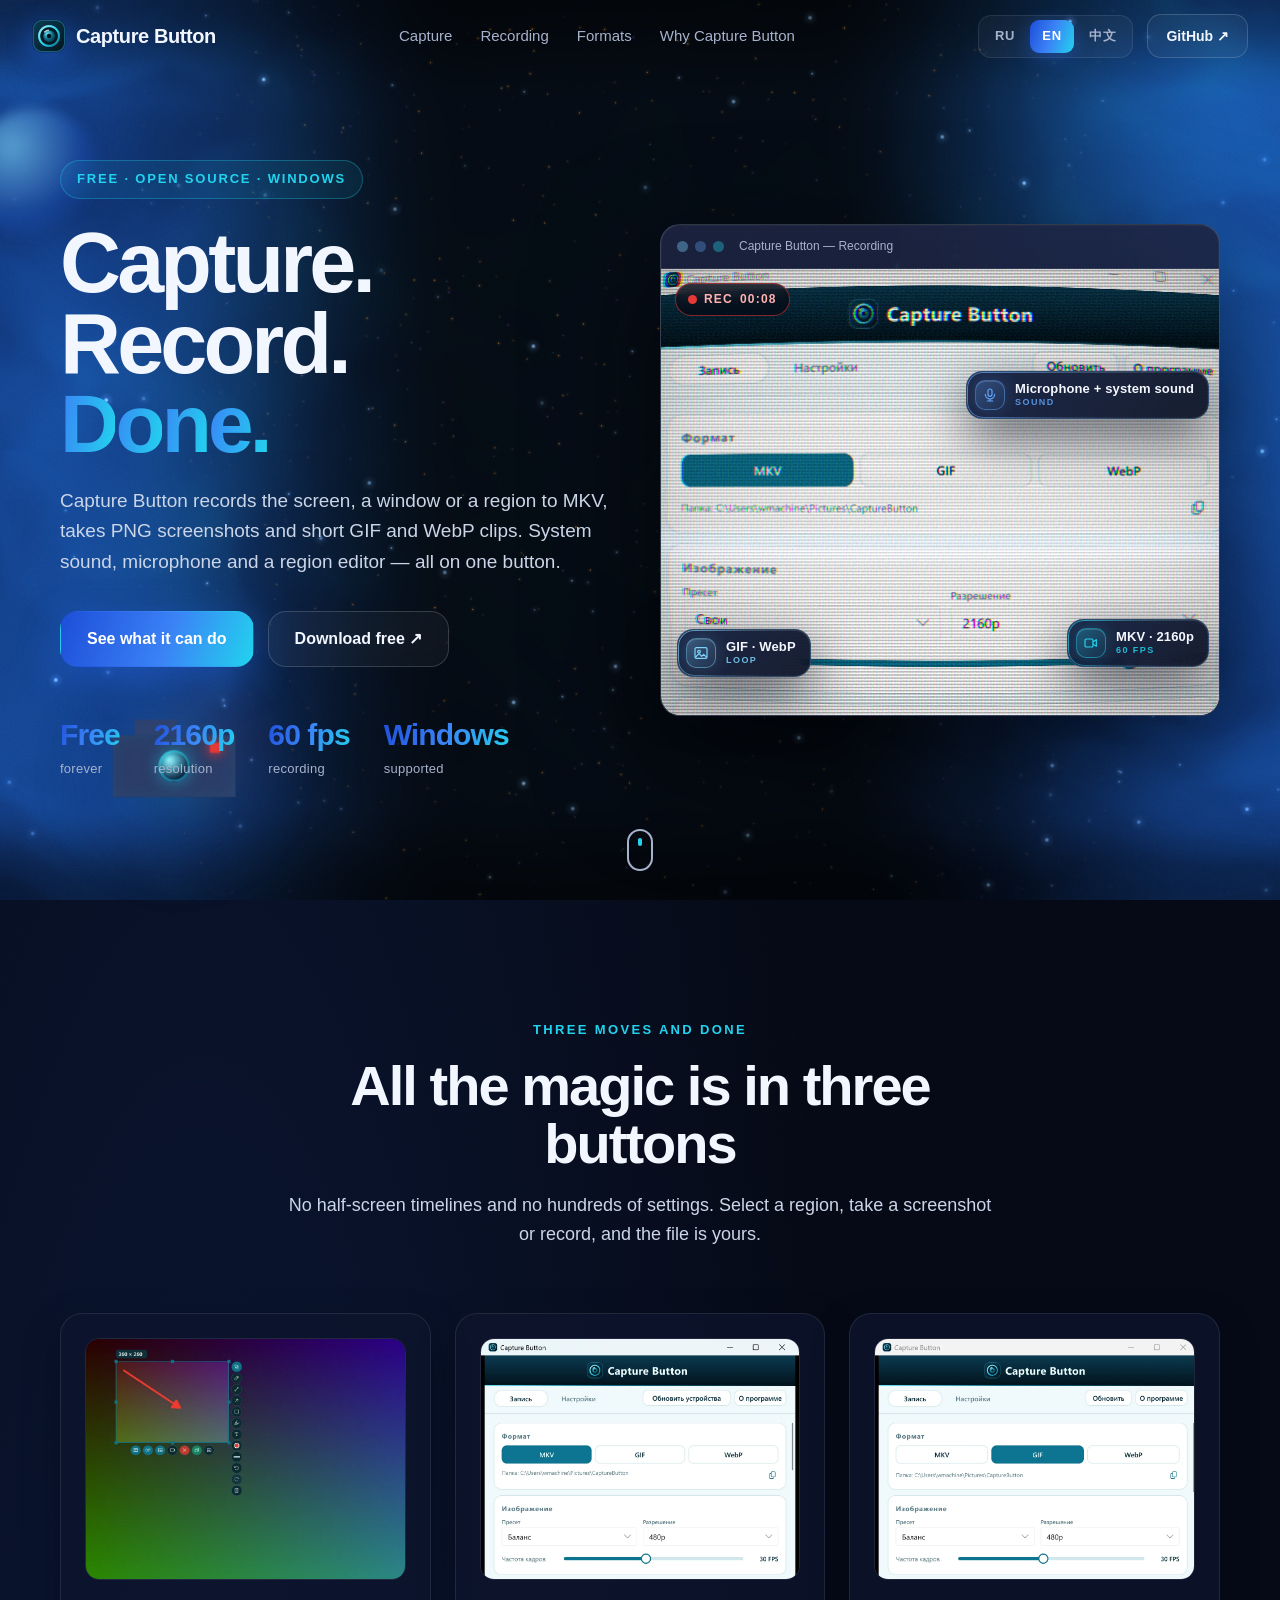
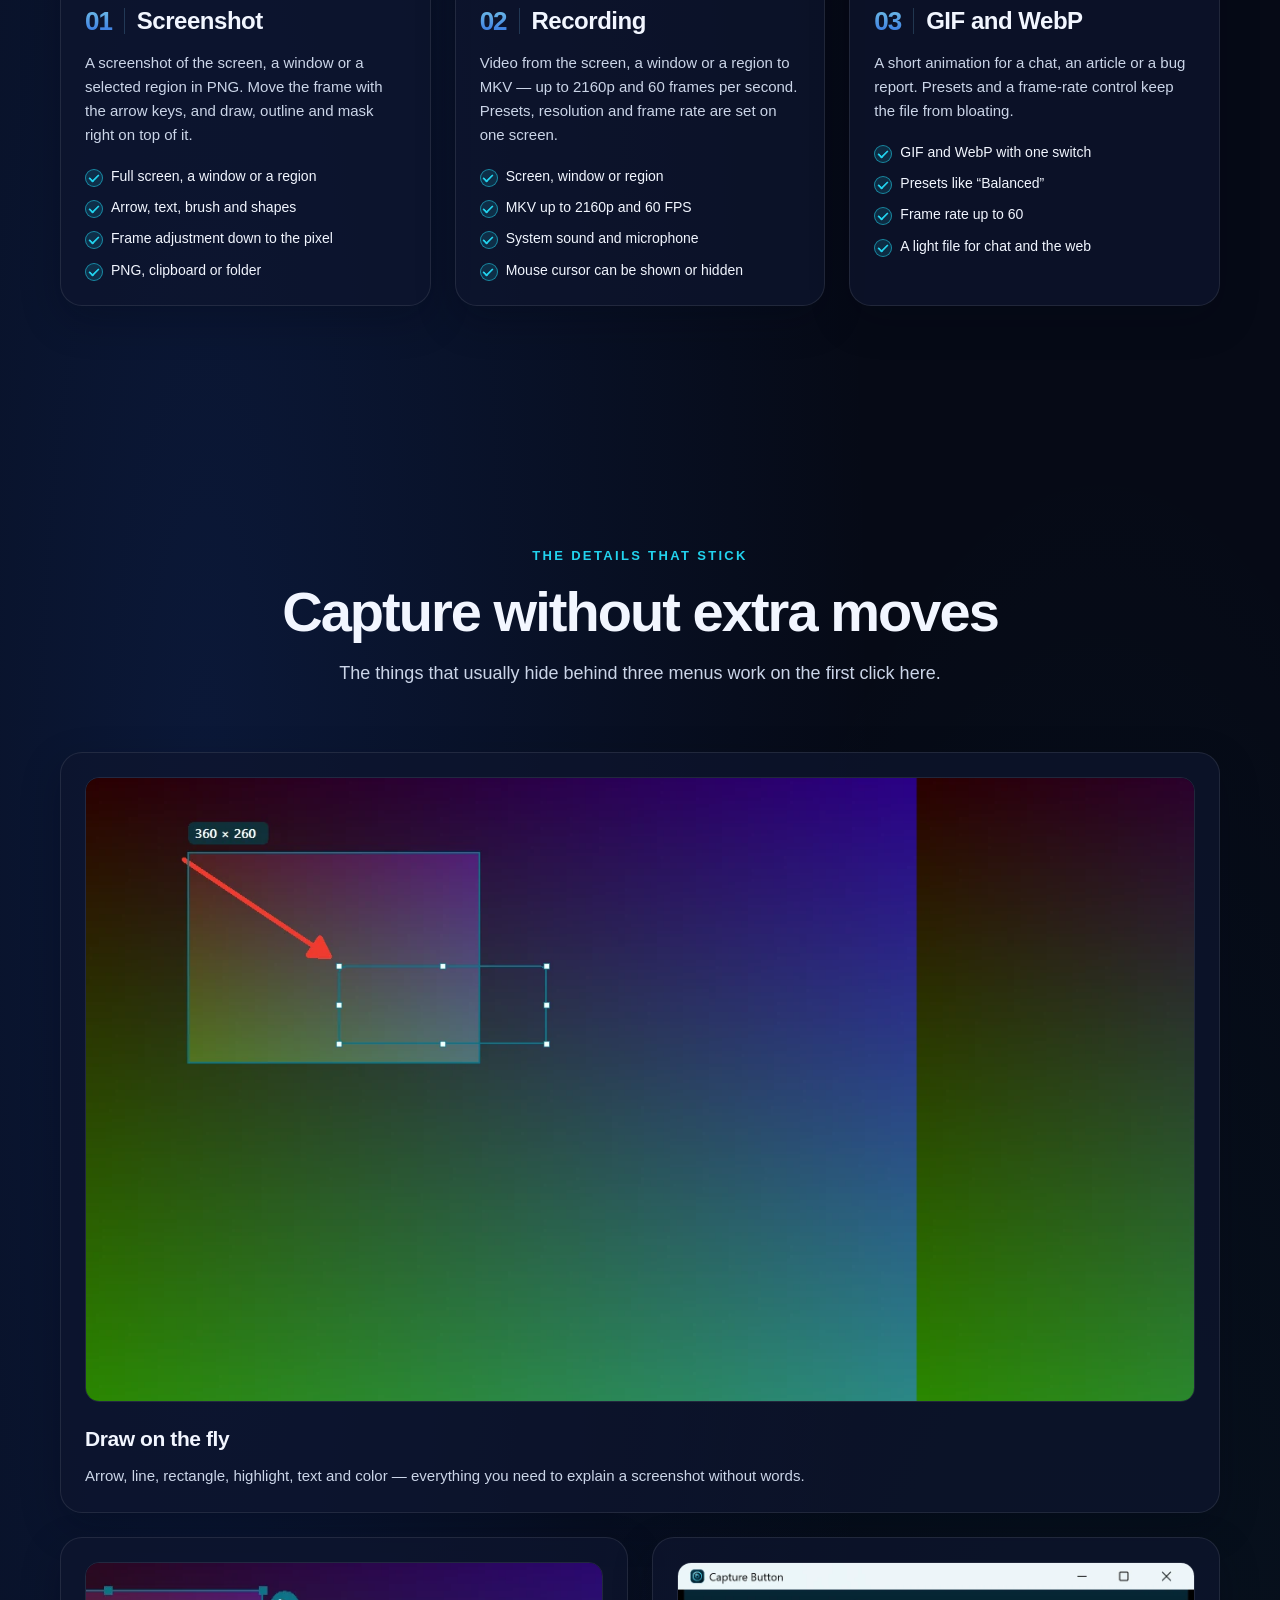
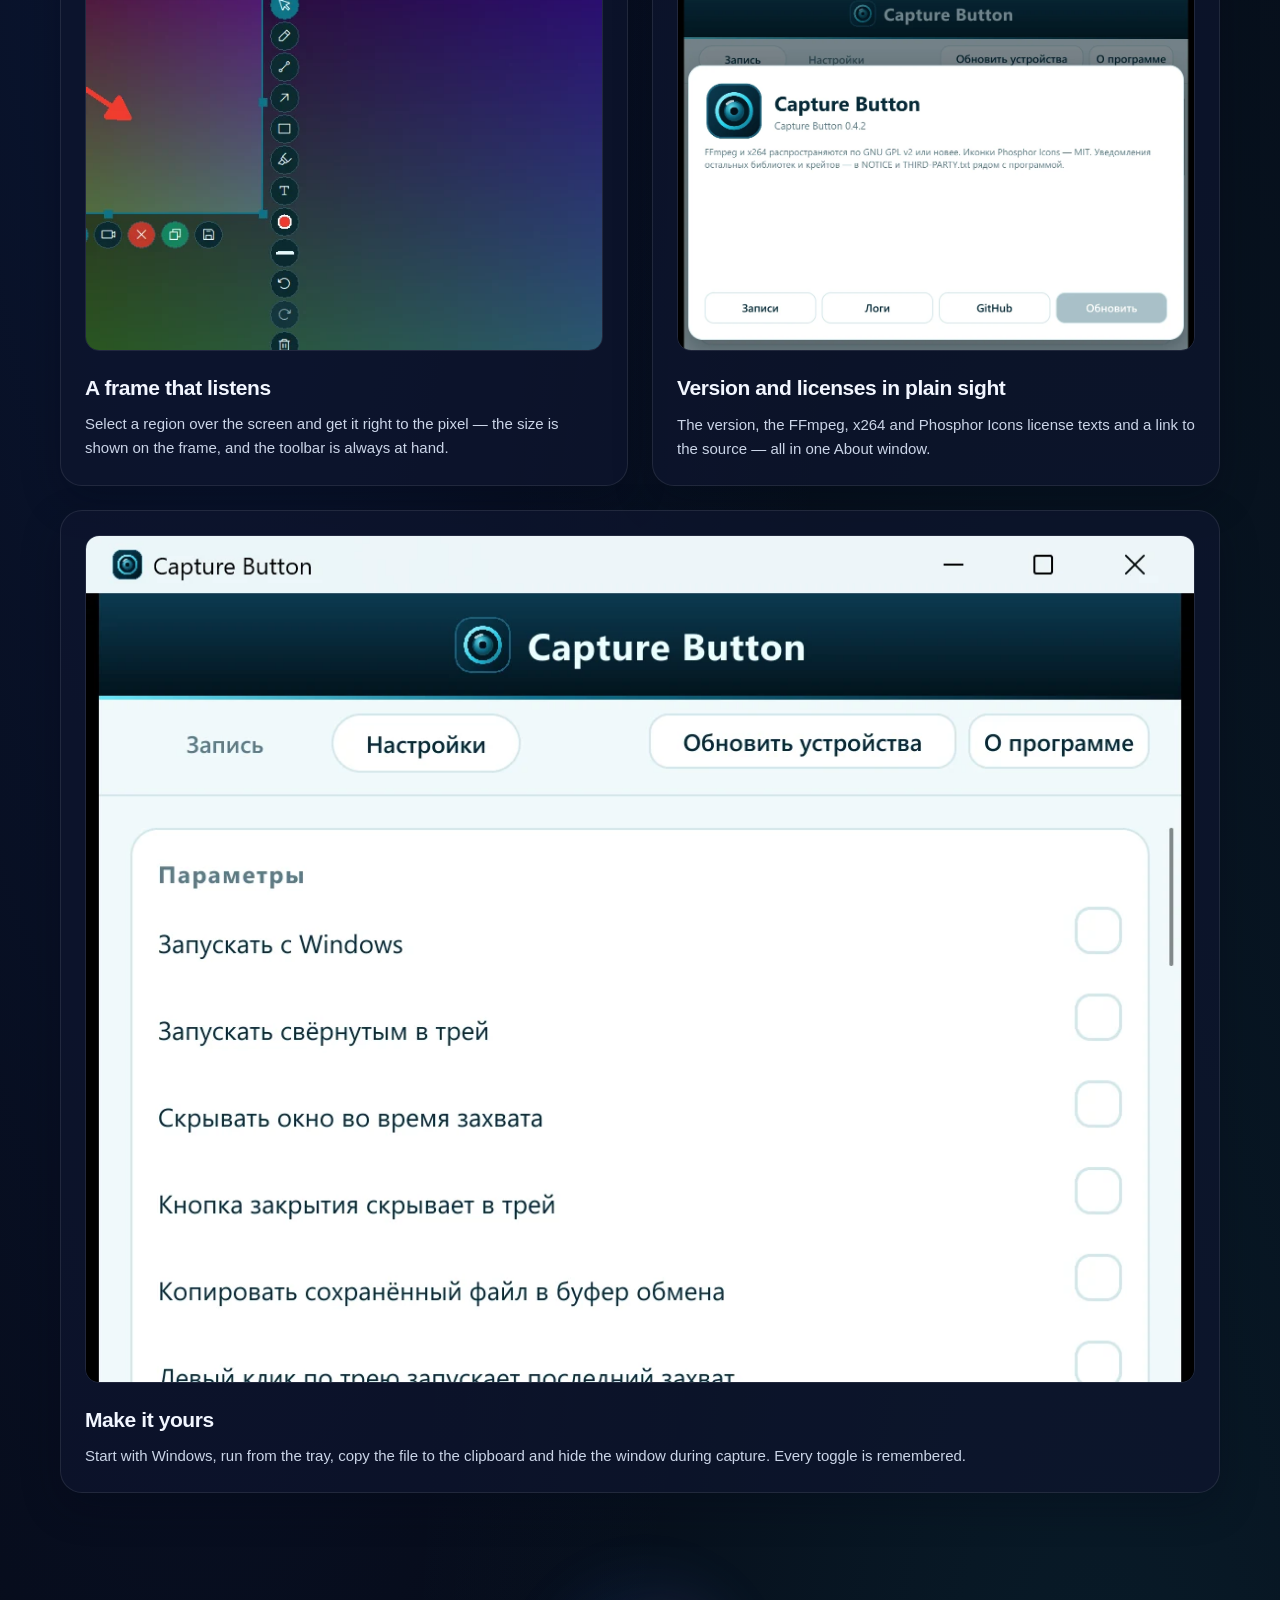
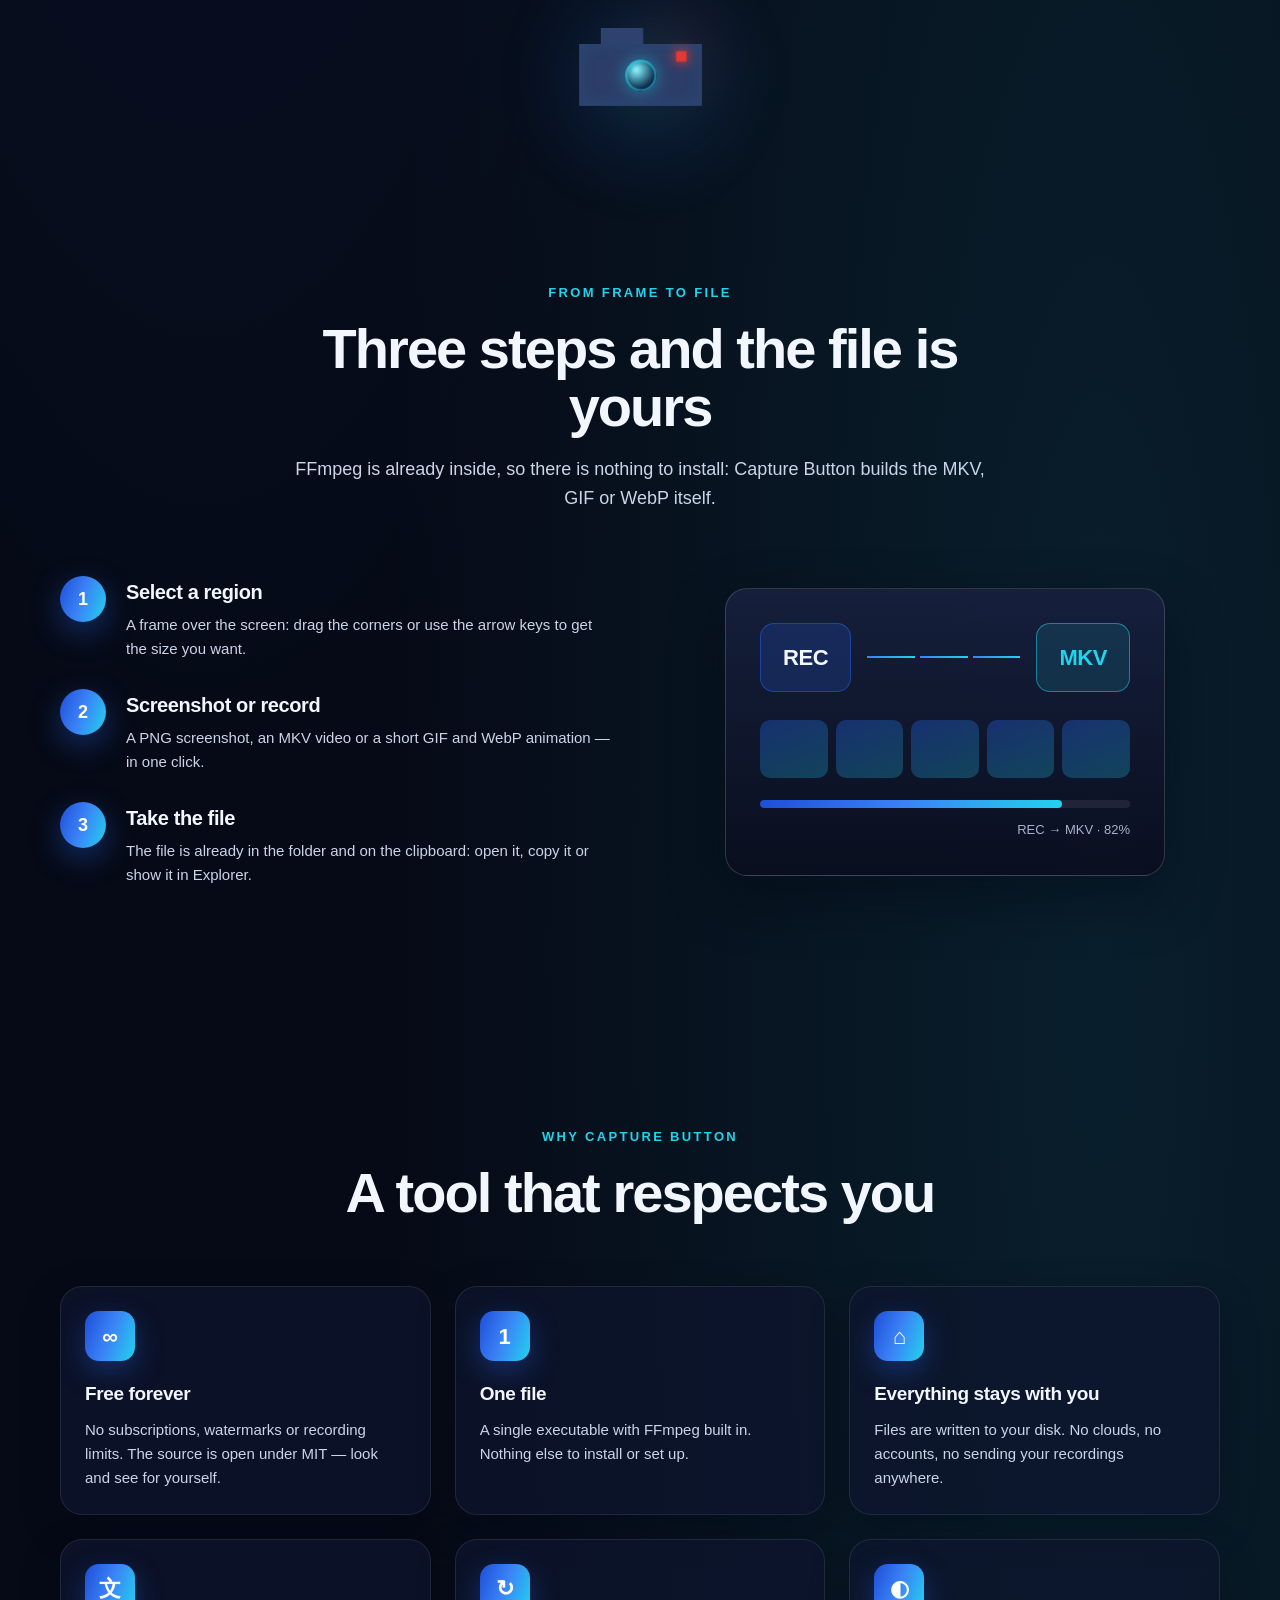
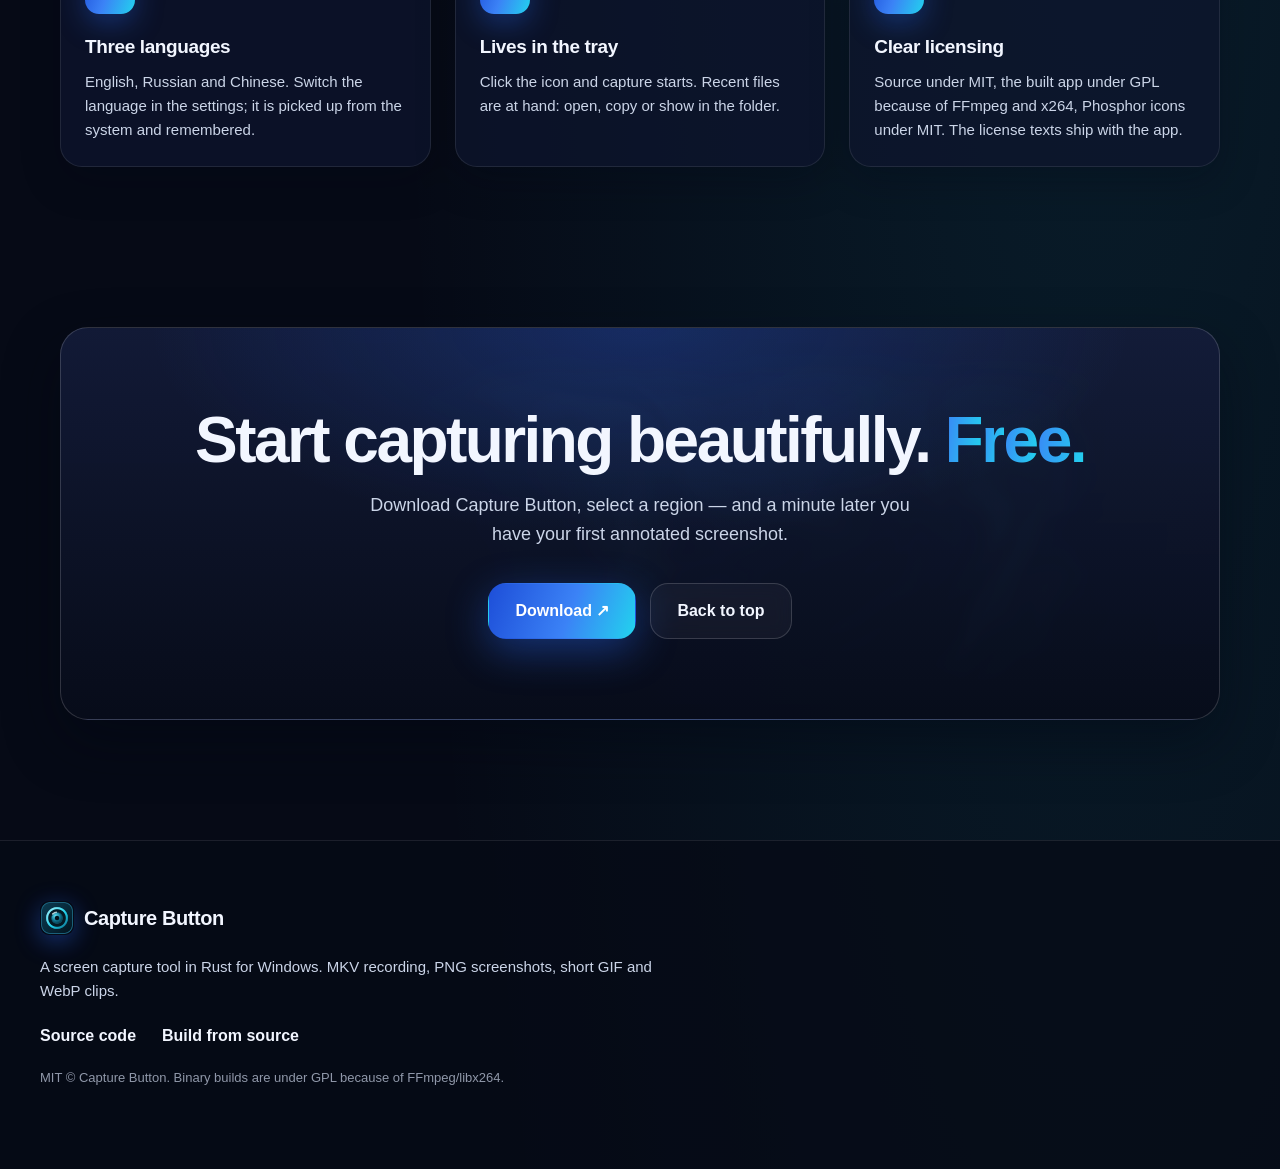
==== site/en/index.html @ 867edbab "﻿Replace the site with the new design and three pre-rendered languages The page is a static port of " ====
<!doctype html>
<html lang="en">
<head>
  <meta charset="utf-8">
  <meta name="viewport" content="width=device-width, initial-scale=1">
  <meta name="color-scheme" content="dark">
  <title data-key="meta.title">Capture Button — screen recording, screenshots, sound for Windows. Free.</title>
  <meta name="description" data-content-key="meta.description" content="Capture Button — a free Windows screen recorder: screen, window or region to MKV, PNG screenshots, short GIF and WebP clips, system sound and microphone. No account or cloud.">
  <meta name="theme-color" content="#070812">
  <meta property="og:locale" content="en_US">
  <meta property="og:title" data-content-key="og.title" content="Capture Button — capture, record, done">
  <meta property="og:description" data-content-key="og.description" content="Screen and sound recording, annotated screenshots, GIF and WebP. Free and open source.">
  <meta property="og:type" content="website">
  <meta property="og:url" content="https://machine202502.github.io/capture-button/en/">
  <meta property="og:image" content="https://machine202502.github.io/capture-button/assets/img/icon-512.png">
  <meta property="og:image:width" content="512">
  <meta property="og:image:height" content="512">
  <meta property="og:site_name" content="Capture Button">
  <meta name="twitter:card" content="summary">
  <meta name="twitter:title" data-content-key="og.title" content="Capture Button — capture, record, done">
  <meta name="twitter:description" data-content-key="og.description" content="Screen and sound recording, annotated screenshots, GIF and WebP. Free and open source.">
  <meta name="twitter:image" content="https://machine202502.github.io/capture-button/assets/img/icon-512.png">
  <link rel="canonical" href="https://machine202502.github.io/capture-button/en/">
  <link rel="alternate" hreflang="ru" href="https://machine202502.github.io/capture-button/">
  <link rel="alternate" hreflang="en" href="https://machine202502.github.io/capture-button/en/">
  <link rel="alternate" hreflang="zh" href="https://machine202502.github.io/capture-button/zh/">
  <link rel="alternate" hreflang="x-default" href="https://machine202502.github.io/capture-button/en/">
  <link rel="icon" type="image/png" href="../assets/img/icon.png">
  <link rel="apple-touch-icon" href="../assets/img/icon-512.png">
  <link rel="preload" as="image" href="../assets/img/screen-record.webp" type="image/webp" fetchpriority="high">
  <link rel="stylesheet" href="../assets/css/style.css?v=35">
  <script type="application/ld+json">
  {
    "@context": "https://schema.org",
    "@type": "SoftwareApplication",
    "name": "Capture Button",
    "applicationCategory": "MultimediaApplication",
    "operatingSystem": "Windows 10, Windows 11",
    "inLanguage": "en",
    "url": "https://machine202502.github.io/capture-button/en/",
    "downloadUrl": "https://github.com/machine202502/capture-button/releases/latest",
    "license": "https://github.com/machine202502/capture-button/blob/master/LICENSE",
    "description": "Screen, window or region recording to MKV, PNG screenshots and short GIF and WebP clips for Windows.",
    "offers": {
      "@type": "Offer",
      "price": "0",
      "priceCurrency": "USD"
    }
  }
  </script>
  <noscript>
    <style>
      .reveal { opacity: 1; transform: none; filter: none; }
      .hero-intro { animation: none; }
      .cta-fog { display: none; }
    </style>
  </noscript>
</head>
<body>
  <div class="bg" aria-hidden="true">
    <canvas id="shader"></canvas>
    <div class="grain"></div>
  </div>
  <div class="shutter-flash" aria-hidden="true"></div>

  <header class="nav" id="nav">
    <a class="brand" href="#top" aria-label="Capture Button">
      <img class="brand-icon" src="../assets/img/icon.png" alt="" width="34" height="34" aria-hidden="true">
      <span class="brand-name">Capture Button</span>
    </a>
    <nav class="nav-links" aria-label="Main navigation" data-aria-key="nav.aria">
      <a href="#capture" data-key="nav.capture">Capture</a>
      <a href="#record" data-key="nav.record">Recording</a>
      <a href="#convert" data-key="nav.formats">Formats</a>
      <a href="#why" data-key="nav.why">Why Capture Button</a>
    </nav>
    <div class="nav-actions">
      <div class="lang-switch" role="group" aria-label="Language" data-aria-key="lang.label">
        <a class="lang-btn" href="../" hreflang="ru" lang="ru" data-lang="ru">RU</a>
        <a class="lang-btn active" href="./" hreflang="en" lang="en" data-lang="en" aria-current="page">EN</a>
        <a class="lang-btn" href="../zh/" hreflang="zh" lang="zh" data-lang="zh">中文</a>
      </div>
      <a class="btn btn-ghost btn-sm" href="https://github.com/machine202502/capture-button" target="_blank" rel="noopener">GitHub ↗</a>
    </div>
  </header>

  <main id="top">
    <section class="hero">
      <div class="hero-shapes" aria-hidden="true">
        <div class="shape shape-orb"></div>
        <div class="shape shape-cam">
          <div class="cam-bloom" aria-hidden="true"></div>
          <div class="cam3d" aria-hidden="true">
            <div class="cam-body">
              <span class="cam-face b-front"></span>
              <span class="cam-face b-back"></span>
              <span class="cam-face b-left"></span>
              <span class="cam-face b-right"></span>
              <span class="cam-face b-top"></span>
              <span class="cam-face b-bottom"></span>
              <span class="cam-face cam-rec"></span>
            </div>
            <div class="cam-lens">
              <span class="cam-face l-front"></span>
              <span class="cam-face l-back"></span>
              <span class="cam-face l-left"></span>
              <span class="cam-face l-right"></span>
              <span class="cam-face l-top"></span>
              <span class="cam-face l-bottom"></span>
            </div>
            <div class="cam-vf">
              <span class="cam-face v-front"></span>
              <span class="cam-face v-back"></span>
              <span class="cam-face v-left"></span>
              <span class="cam-face v-right"></span>
              <span class="cam-face v-top"></span>
              <span class="cam-face v-bottom"></span>
            </div>
          </div>
        </div>
      </div>

      <div class="hero-inner">
        <p class="eyebrow hero-intro" data-delay="0" data-key="hero.eyebrow">Free · Open source · Windows</p>
        <h1 class="hero-title">
          <span class="line hero-intro" data-delay="80" data-key="hero.line1">Capture. Record.</span>
          <span class="line gradient-text hero-intro" data-delay="160" data-key="hero.line2" data-scramble>Done.</span>
        </h1>
        <p class="hero-sub hero-intro" data-delay="240" data-key="hero.sub">Capture Button records the screen, a window or a region to MKV, takes PNG screenshots and short GIF and WebP clips. System sound, microphone and a region editor — all on one button.</p>
        <div class="hero-cta hero-intro" data-delay="320">
          <a class="btn btn-primary magnetic" href="#capture" data-key="hero.cta.primary">See what it can do</a>
          <a class="btn btn-ghost magnetic" href="https://github.com/machine202502/capture-button/releases/latest/download/CaptureButton-@@VERSION@@-windows-x64-setup.msi" target="_blank" rel="noopener" data-key="hero.cta.ghost">Download free ↗</a>
        </div>
        <div class="hero-stats hero-intro" data-delay="400">
          <div class="stat">
            <strong data-key="stat.free.value">Free</strong>
            <span data-key="stat.free.label">forever</span>
          </div>
          <div class="stat">
            <strong><span data-count="2160">0</span><span data-key="stat.res.unit">p</span></strong>
            <span data-key="stat.res.label">resolution</span>
          </div>
          <div class="stat">
            <strong><span data-count="60">0</span><span data-key="stat.fps.unit"> fps</span></strong>
            <span data-key="stat.fps.label">recording</span>
          </div>
          <div class="stat">
            <strong data-key="stat.os.value">Windows</strong>
            <span data-key="stat.os.label">supported</span>
          </div>
        </div>
      </div>

      <div class="hero-visual">
        <div class="device tilt">
          <div class="device-bar">
            <span class="dot dot-r"></span>
            <span class="dot dot-y"></span>
            <span class="dot dot-g"></span>
            <span class="device-title" data-key="hero.device.title">Capture Button — Recording</span>
          </div>
          <div class="device-screen">
            <picture class="media-picture">
              <source srcset="../assets/img/screen-record.webp" type="image/webp">
              <img class="crt-fallback" src="../assets/img/screen-record.png" width="1124" height="900" alt="Capture Button window: recording format, preset, resolution and frame rate" data-alt-key="alt.record" loading="eager" fetchpriority="high" decoding="async">
            </source></picture>
            <canvas class="crt-canvas" aria-hidden="true"></canvas>
            <div class="rec-badge">
              <span class="rec-dot"></span>
              <span class="rec-label">REC</span>
              <span class="rec-time" id="recTime">00:00</span>
            </div>
          </div>
        </div>
        <div class="float-chip chip-1" data-float="1">
          <span class="chip-badge" aria-hidden="true">
            <svg viewbox="0 0 24 24" fill="none" stroke="currentColor" stroke-width="1.8" stroke-linecap="round" stroke-linejoin="round"><rect x="3" y="6" width="12" height="12" rx="2"></rect><path d="M15 10l5-3v10l-5-3"></path></svg>
          </span>
          <span class="chip-copy"><b>MKV · 2160p</b><small data-key="hero.chip1.label">60 FPS</small></span>
        </div>
        <div class="float-chip chip-2" data-float="2">
          <span class="chip-badge" aria-hidden="true">
            <svg viewbox="0 0 24 24" fill="none" stroke="currentColor" stroke-width="1.8" stroke-linecap="round" stroke-linejoin="round"><rect x="3" y="4" width="18" height="16" rx="2"></rect><circle cx="9" cy="10" r="2"></circle><path d="M4 18l5-5 4 4 3-3 4 4"></path></svg>
          </span>
          <span class="chip-copy"><b>GIF · WebP</b><small data-key="hero.chip2.label">loop</small></span>
        </div>
        <div class="float-chip chip-3" data-float="3">
          <span class="chip-badge" aria-hidden="true">
            <svg viewbox="0 0 24 24" fill="none" stroke="currentColor" stroke-width="1.8" stroke-linecap="round" stroke-linejoin="round"><rect x="9" y="3" width="6" height="11" rx="3"></rect><path d="M5 11a7 7 0 0 0 14 0M12 18v3M8 21h8"></path></svg>
          </span>
          <span class="chip-copy"><b data-key="hero.chip3">Microphone + system sound</b><small data-key="hero.chip3.label">sound</small></span>
        </div>
      </div>

      <a class="scroll-hint" href="#capture" aria-label="Scroll down" data-aria-key="scroll.down">
        <span class="mouse"><span class="wheel"></span></span>
      </a>
    </section>

    <section class="section pillars" id="capture">
      <header class="section-head reveal">
        <p class="kicker" data-key="cap.kicker">Three moves and done</p>
        <h2 data-key="cap.h2">All the magic is in three buttons</h2>
        <p class="lede" data-key="cap.lede">No half-screen timelines and no hundreds of settings. Select a region, take a screenshot or record, and the file is yours.</p>
      </header>

      <div class="pillar-grid">
        <article class="pillar reveal" data-tilt>
          <div class="pillar-shot">
            <picture class="media-picture">
              <source srcset="../assets/img/region-overlay.webp" type="image/webp">
              <img src="../assets/img/region-overlay.png" width="1018" height="768" alt="Region selection: frame with dimensions and toolbar" data-alt-key="alt.capture" loading="lazy" fetchpriority="low" decoding="async">
            </source></picture>
          </div>
          <div class="pillar-title">
            <span class="pillar-num">01</span>
            <h3 data-key="cap.p1.h3">Screenshot</h3>
          </div>
          <p data-key="cap.p1.p">A screenshot of the screen, a window or a selected region in PNG. Move the frame with the arrow keys, and draw, outline and mask right on top of it.</p>
          <ul class="tick-list">
            <li data-key="cap.p1.li1">Full screen, a window or a region</li>
            <li data-key="cap.p1.li2">Arrow, text, brush and shapes</li>
            <li data-key="cap.p1.li3">Frame adjustment down to the pixel</li>
            <li data-key="cap.p1.li4">PNG, clipboard or folder</li>
          </ul>
        </article>

        <article class="pillar pillar-featured reveal" data-tilt>
          <div class="pillar-shot">
            <picture class="media-picture">
              <source srcset="../assets/img/screen-record-balanced.webp" type="image/webp">
              <img src="../assets/img/screen-record-balanced.png" width="1124" height="848" alt="Recording window: MKV format, preset, resolution and frame rate" data-alt-key="alt.record2" loading="lazy" fetchpriority="low" decoding="async">
            </source></picture>
          </div>
          <div class="pillar-title">
            <span class="pillar-num">02</span>
            <h3 data-key="cap.p2.h3">Recording</h3>
          </div>
          <p data-key="cap.p2.p">Video from the screen, a window or a region to MKV — up to 2160p and 60 frames per second. Presets, resolution and frame rate are set on one screen.</p>
          <ul class="tick-list">
            <li data-key="cap.p2.li1">Screen, window or region</li>
            <li data-key="cap.p2.li2">MKV up to 2160p and 60 FPS</li>
            <li data-key="cap.p2.li3">System sound and microphone</li>
            <li data-key="cap.p2.li4">Mouse cursor can be shown or hidden</li>
          </ul>
        </article>

        <article class="pillar reveal" data-tilt>
          <div class="pillar-shot">
            <picture class="media-picture">
              <source srcset="../assets/img/screen-record-gif.webp" type="image/webp">
              <img src="../assets/img/screen-record-gif.png" width="1124" height="848" alt="Recording window with GIF selected" data-alt-key="alt.convert" loading="lazy" fetchpriority="low" decoding="async">
            </source></picture>
          </div>
          <div class="pillar-title">
            <span class="pillar-num">03</span>
            <h3 data-key="cap.p3.h3">GIF and WebP</h3>
          </div>
          <p data-key="cap.p3.p">A short animation for a chat, an article or a bug report. Presets and a frame-rate control keep the file from bloating.</p>
          <ul class="tick-list">
            <li data-key="cap.p3.li1">GIF and WebP with one switch</li>
            <li data-key="cap.p3.li2">Presets like “Balanced”</li>
            <li data-key="cap.p3.li3">Frame rate up to 60</li>
            <li data-key="cap.p3.li4">A light file for chat and the web</li>
          </ul>
        </article>
      </div>
    </section>

    <section class="section spotlight" id="record">
      <header class="section-head reveal">
        <p class="kicker" data-key="spot.kicker">The details that stick</p>
        <h2 data-key="spot.h2">Capture without extra moves</h2>
        <p class="lede" data-key="spot.lede">The things that usually hide behind three menus work on the first click here.</p>
      </header>

      <div class="bento">
        <article class="bento-item bento-wide reveal" data-tilt>
          <div class="bento-media">
            <picture class="media-picture">
              <source srcset="../assets/img/region-wide.webp" type="image/webp">
              <img src="../assets/img/region-wide.png" width="1366" height="768" alt="Annotations: arrow and text box on the selected region" data-alt-key="alt.region" loading="lazy" fetchpriority="low" decoding="async">
            </source></picture>
          </div>
          <div class="bento-copy">
            <h3 data-key="spot.b1.h3">Draw on the fly</h3>
            <p data-key="spot.b1.p">Arrow, line, rectangle, highlight, text and color — everything you need to explain a screenshot without words.</p>
          </div>
        </article>

        <article class="bento-item reveal" data-tilt>
          <div class="bento-media">
            <picture class="media-picture">
              <source srcset="../assets/img/region-frame.webp" type="image/webp">
              <img src="../assets/img/region-frame.png" width="600" height="450" alt="Selection frame: dimensions on the frame and toolbar" data-alt-key="alt.annotate" loading="lazy" fetchpriority="low" decoding="async">
            </source></picture>
          </div>
          <div class="bento-copy">
            <h3 data-key="spot.b2.h3">A frame that listens</h3>
            <p data-key="spot.b2.p">Select a region over the screen and get it right to the pixel — the size is shown on the frame, and the toolbar is always at hand.</p>
          </div>
        </article>

        <article class="bento-item reveal" data-tilt>
          <div class="bento-media">
            <picture class="media-picture">
              <source srcset="../assets/img/screen-about.webp" type="image/webp">
              <img src="../assets/img/screen-about.png" width="1124" height="845" alt="About window: version, FFmpeg and x264 licenses, links" data-alt-key="alt.about" loading="lazy" fetchpriority="low" decoding="async">
            </source></picture>
          </div>
          <div class="bento-copy">
            <h3 data-key="spot.b3.h3">Version and licenses in plain sight</h3>
            <p data-key="spot.b3.p">The version, the FFmpeg, x264 and Phosphor Icons license texts and a link to the source — all in one About window.</p>
          </div>
        </article>

        <article class="bento-item bento-wide reveal" data-tilt>
          <div class="bento-media">
            <picture class="media-picture">
              <source srcset="../assets/img/screen-settings.webp" type="image/webp">
              <img src="../assets/img/screen-settings.png" width="1124" height="858" alt="Settings: start with Windows, tray, copy to clipboard" data-alt-key="alt.settings" loading="lazy" fetchpriority="low" decoding="async">
            </source></picture>
          </div>
          <div class="bento-copy">
            <h3 data-key="spot.b4.h3">Make it yours</h3>
            <p data-key="spot.b4.p">Start with Windows, run from the tray, copy the file to the clipboard and hide the window during capture. Every toggle is remembered.</p>
          </div>
        </article>
      </div>
    </section>

    <div class="camera-interlude">
      <div class="interlude-cam camera-shutter" role="button" tabindex="0" aria-label="Take a screenshot" data-aria-key="camera.shutter" data-camera-shutter>
        <div class="cam-bloom" aria-hidden="true"></div>
      </div>
    </div>

    <section class="section how" id="convert">
      <header class="section-head reveal">
        <p class="kicker" data-key="cnv.kicker">From frame to file</p>
        <h2 data-key="cnv.h2">Three steps and the file is yours</h2>
        <p class="lede" data-key="cnv.lede">FFmpeg is already inside, so there is nothing to install: Capture Button builds the MKV, GIF or WebP itself.</p>
      </header>

      <div class="how-grid">
        <ol class="how-steps">
          <li class="how-step reveal">
            <span class="step-dot">1</span>
            <div>
              <h3 data-key="cnv.step1.h3">Select a region</h3>
              <p data-key="cnv.step1.p">A frame over the screen: drag the corners or use the arrow keys to get the size you want.</p>
            </div>
          </li>
          <li class="how-step reveal" data-delay="100">
            <span class="step-dot">2</span>
            <div>
              <h3 data-key="cnv.step2.h3">Screenshot or record</h3>
              <p data-key="cnv.step2.p">A PNG screenshot, an MKV video or a short GIF and WebP animation — in one click.</p>
            </div>
          </li>
          <li class="how-step reveal" data-delay="200">
            <span class="step-dot">3</span>
            <div>
              <h3 data-key="cnv.step3.h3">Take the file</h3>
              <p data-key="cnv.step3.p">The file is already in the folder and on the clipboard: open it, copy it or show it in Explorer.</p>
            </div>
          </li>
        </ol>

        <div class="how-visual reveal" data-delay="150">
          <div class="convert-card tilt">
            <div class="convert-io">
              <div class="convert-pill" data-key="cnv.from">REC</div>
              <div class="convert-arrow" aria-hidden="true"><span></span><span></span><span></span></div>
              <div class="convert-pill convert-pill-out" data-key="cnv.to">MKV</div>
            </div>
            <div class="convert-frames" aria-hidden="true">
              <span></span><span></span><span></span><span></span><span></span>
            </div>
            <div class="convert-progress"><i style="--p:0%"></i></div>
            <p class="convert-caption"><span data-wobble data-key="cnv.caption">REC → MKV ·</span> <span class="convert-percent" id="convertPercent"><span class="wobble-letter" style="--i:11"></span><span class="wobble-letter" style="--i:12">0</span><span class="wobble-letter" style="--i:13">%</span></span></p>
          </div>
        </div>
      </div>
    </section>

    <section class="section why" id="why">
      <header class="section-head reveal">
        <p class="kicker" data-key="why.kicker">Why Capture Button</p>
        <h2 data-key="why.h2">A tool that respects you</h2>
      </header>

      <div class="why-grid">
        <article class="why-item reveal">
          <span class="why-icon">∞</span>
          <h3 data-key="why.free.h3">Free forever</h3>
          <p data-key="why.free.p">No subscriptions, watermarks or recording limits. The source is open under MIT — look and see for yourself.</p>
        </article>
        <article class="why-item reveal" data-delay="60">
          <span class="why-icon">1</span>
          <h3 data-key="why.one.h3">One file</h3>
          <p data-key="why.one.p">A single executable with FFmpeg built in. Nothing else to install or set up.</p>
        </article>
        <article class="why-item reveal" data-delay="120">
          <span class="why-icon">⌂</span>
          <h3 data-key="why.local.h3">Everything stays with you</h3>
          <p data-key="why.local.p">Files are written to your disk. No clouds, no accounts, no sending your recordings anywhere.</p>
        </article>
        <article class="why-item reveal" data-delay="180">
          <span class="why-icon">文</span>
          <h3 data-key="why.lang.h3">Three languages</h3>
          <p data-key="why.lang.p">English, Russian and Chinese. Switch the language in the settings; it is picked up from the system and remembered.</p>
        </article>
        <article class="why-item reveal" data-delay="240">
          <span class="why-icon">↻</span>
          <h3 data-key="why.tray.h3">Lives in the tray</h3>
          <p data-key="why.tray.p">Click the icon and capture starts. Recent files are at hand: open, copy or show in the folder.</p>
        </article>
        <article class="why-item reveal" data-delay="300">
          <span class="why-icon">◐</span>
          <h3 data-key="why.lic.h3">Clear licensing</h3>
          <p data-key="why.lic.p">Source under MIT, the built app under GPL because of FFmpeg and x264, Phosphor icons under MIT. The license texts ship with the app.</p>
        </article>
      </div>
    </section>

    <section class="final-cta">
      <div class="final-cta-inner reveal">
        <canvas class="cta-fog" aria-hidden="true"></canvas>
        <h2><span data-key="cta.lead">Start capturing beautifully.</span> <span class="gradient-text cta-free" data-wobble data-key="cta.free">Free.</span></h2>
        <p data-key="cta.p">Download Capture Button, select a region — and a minute later you have your first annotated screenshot.</p>
        <div class="hero-cta">
          <a class="btn btn-primary magnetic" href="https://github.com/machine202502/capture-button/releases/latest/download/CaptureButton-@@VERSION@@-windows-x64-setup.msi" target="_blank" rel="noopener" data-key="cta.primary">Download ↗</a>
          <a class="btn btn-ghost magnetic" href="#top" data-key="cta.ghost">Back to top</a>
        </div>
      </div>
    </section>
  </main>

  <footer class="footer">
    <div class="footer-peek" data-footer-peek aria-hidden="true">
      <button class="footer-peek-trigger" type="button" tabindex="-1" aria-label="Hide the camera" data-aria-key="camera.hidePeek">
        <span class="footer-peek-bloom" aria-hidden="true"></span>
      </button>
    </div>

    <div class="footer-inner">
      <a class="brand" href="#top">
        <img class="brand-icon" src="../assets/img/icon.png" alt="" width="34" height="34" aria-hidden="true">
        <span class="brand-name">Capture Button</span>
      </a>
      <p data-key="footer.p">A screen capture tool in Rust for Windows. MKV recording, PNG screenshots, short GIF and WebP clips.</p>
      <div class="footer-links">
        <a href="https://github.com/machine202502/capture-button" target="_blank" rel="noopener" data-key="footer.source">Source code</a>
        <a href="https://github.com/machine202502/capture-button#readme" target="_blank" rel="noopener" data-key="footer.build">Build from source</a>
      </div>
      <p class="footer-note" data-key="footer.note">MIT © Capture Button. Binary builds are under GPL because of FFmpeg/libx264.</p>
    </div>
  </footer>

  <script src="../assets/js/main.js?v=46"></script>
</body>
</html>
---- site/assets/css/style.css ----
:root {
  color-scheme: dark;
  --bg: #060a16;
  --bg-2: #0a1228;
  --panel: rgba(15, 22, 46, 0.72);
  --panel-strong: rgba(19, 26, 56, 0.82);
  --line: rgba(255, 255, 255, 0.09);
  --line-strong: rgba(255, 255, 255, 0.16);
  --text: #f2f6ff;
  --text-soft: #cbd5e8;
  --muted: #a7b2cc;
  --blue: #2563eb;
  --blue-2: #3b82f6;
  --cyan: #22d3ee;
  --sky: #7dd3fc;
  --navy: #162c78;
  --g1: #1d4ed8;
  --g2: #3b82f6;
  --g3: #22d3ee;
  --g4: #7dd3fc;
  --shadow-card: 0 14px 38px rgba(2, 6, 20, 0.28);
  --shadow-card-hover: 0 22px 56px rgba(2, 6, 20, 0.42);
  --grad: linear-gradient(110deg, var(--g1) 0%, var(--g2) 48%, var(--g3) 100%);
  --grad-soft: linear-gradient(110deg, rgba(37, 99, 235, 0.32), rgba(34, 211, 238, 0.22), rgba(125, 211, 252, 0.24));
  --radius: 22px;
  --max: 1240px;
  --font: "Inter", "Manrope", -apple-system, BlinkMacSystemFont, "Segoe UI", Roboto, "Helvetica Neue", Arial, sans-serif;
}

* {
  box-sizing: border-box;
  margin: 0;
  padding: 0;
}

html {
  scroll-behavior: smooth;
  scroll-padding-top: 90px;
  overflow-x: hidden;
  scrollbar-width: none;
  -ms-overflow-style: none;
}

body {
  font-family: var(--font);
  background:
    radial-gradient(ellipse at 16% 32%, rgba(37, 99, 235, 0.16), transparent 44%),
    radial-gradient(ellipse at 86% 76%, rgba(34, 211, 238, 0.1), transparent 46%),
    var(--bg);
  color: var(--text);
  overflow-x: hidden;
  scrollbar-width: none;
  -ms-overflow-style: none;
  line-height: 1.6;
  -webkit-font-smoothing: antialiased;
  text-rendering: optimizeLegibility;
}

::selection {
  background: rgba(37, 99, 235, 0.55);
  color: #fff;
}

a {
  color: inherit;
  text-decoration: none;
}

img {
  display: block;
  max-width: 100%;
}

.media-picture {
  display: block;
}

a:focus-visible,
button:focus-visible {
  outline: 2px solid var(--cyan);
  outline-offset: 3px;
}

html::-webkit-scrollbar,
body::-webkit-scrollbar {
  display: none;
  width: 0;
  height: 0;
}

/* ---------- background ---------- */
.bg {
  position: fixed;
  inset: 0;
  z-index: -2;
  pointer-events: none;
}

#shader {
  position: absolute;
  inset: 0;
  width: 100%;
  height: 100%;
  display: block;
  opacity: 0;
  transition: opacity 1.2s ease;
}

#shader.on {
  opacity: 1;
}

@media (prefers-reduced-motion: reduce) {
  #shader {
    transition: none;
  }
}

.grain {
  position: absolute;
  inset: 0;
  opacity: 0.05;
  background-image: url("data:image/svg+xml,%3Csvg xmlns='http://www.w3.org/2000/svg' width='140' height='140'%3E%3Cfilter id='n'%3E%3CfeTurbulence type='fractalNoise' baseFrequency='0.9' numOctaves='2'/%3E%3C/filter%3E%3Crect width='100%25' height='100%25' filter='url(%23n)'/%3E%3C/svg%3E");
  mix-blend-mode: overlay;
}

.shutter-flash {
  position: fixed;
  inset: 0;
  z-index: 9999;
  pointer-events: none;
  opacity: 0;
  background:
    radial-gradient(circle at 50% 46%, #ffffff 0 34%, rgba(250, 253, 255, 0.98) 62%, rgba(222, 241, 255, 0.94) 100%);
  will-change: opacity;
}

.shutter-flash.is-firing {
  animation: shutter-flash 0.48s cubic-bezier(0.2, 0.8, 0.2, 1) both;
}

@keyframes shutter-flash {
  0% { opacity: 0; }
  6% { opacity: 0.96; }
  14% { opacity: 0.82; }
  32% { opacity: 0.08; }
  46% { opacity: 0.22; }
  100% { opacity: 0; }
}

/* ---------- nav ---------- */
.nav {
  position: fixed;
  top: 0;
  left: 0;
  right: 0;
  z-index: 50;
  display: flex;
  align-items: center;
  justify-content: space-between;
  gap: 24px;
  padding: 14px 32px;
  transition: background 0.4s ease, border-color 0.4s ease, backdrop-filter 0.4s ease;
  border-bottom: 1px solid transparent;
}

.nav.scrolled {
  background: rgba(6, 10, 22, 0.76);
  border-bottom-color: var(--line);
  -webkit-backdrop-filter: blur(18px) saturate(1.4);
  backdrop-filter: blur(18px) saturate(1.4);
}

.brand {
  display: inline-flex;
  align-items: center;
  gap: 10px;
  font-weight: 800;
  letter-spacing: -0.02em;
  font-size: 20px;
}

.brand-icon {
  width: 34px;
  height: 34px;
  flex: 0 0 auto;
  border-radius: 9px;
  box-shadow: 0 6px 24px rgba(37, 99, 235, 0.45);
}

.nav-links {
  display: flex;
  gap: 28px;
  align-items: center;
}

.nav-links a {
  color: var(--muted);
  font-size: 15px;
  font-weight: 500;
  position: relative;
  transition: color 0.25s ease;
}

.nav-links a::after {
  content: "";
  position: absolute;
  left: 0;
  bottom: -6px;
  width: 100%;
  height: 2px;
  border-radius: 2px;
  background: var(--grad);
  transform: scaleX(0);
  transform-origin: left;
  transition: transform 0.3s ease;
}

.nav-links a:hover {
  color: #fff;
}

.nav-links a:hover::after {
  transform: scaleX(1);
}

.nav-actions {
  display: flex;
  align-items: center;
  gap: 14px;
}

.lang-switch {
  display: flex;
  gap: 3px;
  padding: 4px;
  border: 1px solid var(--line);
  border-radius: 13px;
  background: rgba(255, 255, 255, 0.04);
}

.lang-btn {
  min-width: 38px;
  min-height: 32px;
  border: 0;
  padding: 6px 12px;
  border-radius: 9px;
  background: transparent;
  color: var(--muted);
  font: inherit;
  font-size: 13px;
  font-weight: 800;
  letter-spacing: 0.06em;
  cursor: pointer;
  transition: color 0.25s ease, background 0.25s ease, box-shadow 0.25s ease;
}

.lang-btn:hover {
  color: #fff;
}

.lang-btn.active {
  color: #fff;
  background: var(--grad);
  box-shadow: 0 4px 18px rgba(37, 99, 235, 0.4);
}

/* ---------- buttons ---------- */
.btn {
  display: inline-flex;
  align-items: center;
  justify-content: center;
  gap: 8px;
  padding: 14px 26px;
  border-radius: 18px;
  font-weight: 700;
  font-size: 16px;
  cursor: pointer;
  border: 1px solid transparent;
  transition: transform 0.18s ease, box-shadow 0.25s ease, border-color 0.25s ease, background 0.25s ease;
  white-space: nowrap;
}

.btn-primary {
  color: #fff;
  background: linear-gradient(110deg, var(--g1), var(--g2) 55%, var(--g3));
  box-shadow: 0 12px 40px rgba(37, 99, 235, 0.42);
  position: relative;
  overflow: hidden;
}

.btn-primary::before {
  content: "";
  position: absolute;
  inset: 0;
  background: linear-gradient(110deg, transparent 30%, rgba(255, 255, 255, 0.35) 50%, transparent 70%);
  transform: translateX(-120%);
  transition: transform 0.7s ease;
}

.btn-primary:hover::before {
  transform: translateX(120%);
}

.btn-primary:hover {
  box-shadow: 0 16px 54px rgba(37, 99, 235, 0.58);
}

.btn-ghost {
  color: var(--text);
  border-color: var(--line-strong);
  background: rgba(255, 255, 255, 0.04);
  -webkit-backdrop-filter: blur(8px);
  backdrop-filter: blur(8px);
}

.btn-ghost:hover {
  border-color: rgba(255, 255, 255, 0.4);
  background: rgba(255, 255, 255, 0.1);
}

.btn-sm {
  padding: 10px 18px;
  font-size: 14px;
  border-radius: 14px;
}

/* ---------- hero ---------- */
.hero {
  position: relative;
  min-height: 100vh;
  display: grid;
  grid-template-columns: minmax(0, 1fr) minmax(0, 1fr);
  align-items: center;
  gap: 40px;
  max-width: var(--max);
  margin: 0 auto;
  padding: 130px 40px 90px;
}

.hero-inner {
  position: relative;
  z-index: 3;
}

.hero-intro {
  animation: hero-intro 0.82s cubic-bezier(0.22, 1, 0.36, 1) both;
  animation-delay: calc(var(--delay, 0) * 1ms);
}

@keyframes hero-intro {
  0% { transform: translate3d(0, 16px, 0); }
  100% { transform: translate3d(0, 0, 0); }
}

.eyebrow {
  display: inline-flex;
  align-items: center;
  gap: 10px;
  font-size: 13px;
  font-weight: 600;
  letter-spacing: 0.14em;
  text-transform: uppercase;
  color: var(--cyan);
  padding: 8px 16px;
  border: 1px solid rgba(34, 211, 238, 0.3);
  border-radius: 999px;
  background: rgba(34, 211, 238, 0.08);
}

.hero-title {
  margin: 24px 0 22px;
  font-size: clamp(46px, 6.6vw, 88px);
  line-height: 0.96;
  letter-spacing: -0.045em;
  font-weight: 850;
}

.hero-title .line {
  display: block;
}

.hero-title [data-scramble] {
  white-space: nowrap;
  font-size: 0.97em;
}

.gradient-text {
  background: linear-gradient(100deg, var(--g2), var(--g3) 50%, var(--g4) 90%);
  background-size: 220% 100%;
  -webkit-background-clip: text;
  background-clip: text;
  color: transparent;
  animation: gradient-shift 7s ease-in-out infinite;
}

.gradient-text.is-wobble {
  background: none;
  -webkit-background-clip: border-box;
  background-clip: border-box;
  animation: none;
}

@keyframes gradient-shift {
  0%, 100% { background-position: 0% 50%; }
  50% { background-position: 100% 50%; }
}

.wobble-letter {
  display: inline-block;
  background: linear-gradient(100deg, var(--g2), var(--g3) 50%, var(--g4) 90%);
  background-size: 220% 100%;
  -webkit-background-clip: text;
  background-clip: text;
  color: transparent;
  animation:
    letter-float 4.2s ease-in-out infinite,
    gradient-shift 7s ease-in-out infinite;
  animation-delay: calc(var(--i) * -0.18s), 0s;
}

@keyframes letter-float {
  0%, 100% { transform: translateY(0) rotate(0deg); }
  22% { transform: translateY(-7px) rotate(-3deg); }
  50% { transform: translateY(3px) rotate(2deg); }
  72% { transform: translateY(-4px) rotate(-1.5deg); }
}

.hero-sub {
  max-width: 560px;
  font-size: 19px;
  color: var(--text-soft);
}

.hero-cta {
  display: flex;
  flex-wrap: wrap;
  gap: 14px;
  margin-top: 34px;
}

.hero-stats {
  display: flex;
  flex-wrap: wrap;
  gap: 34px;
  margin-top: 44px;
}

.stat {
  display: flex;
  flex-direction: column;
}

.stat strong {
  font-size: 30px;
  font-weight: 850;
  letter-spacing: -0.03em;
  background: var(--grad);
  -webkit-background-clip: text;
  background-clip: text;
  color: transparent;
}

.stat > span {
  font-size: 13px;
  color: var(--muted);
  letter-spacing: 0.02em;
}

/* hero visual */
.hero-visual {
  position: relative;
  z-index: 2;
  perspective: 1400px;
}

.hero-visual::before {
  content: "";
  position: absolute;
  inset: -16%;
  background: radial-gradient(closest-side, rgba(34, 211, 238, 0.12), rgba(37, 99, 235, 0.06) 55%, transparent 78%);
  filter: blur(8px);
  pointer-events: none;
  z-index: 0;
}

.device {
  position: relative;
  z-index: 2;
  border-radius: 20px;
  border: 1px solid var(--line-strong);
  background: linear-gradient(180deg, rgba(24, 32, 62, 0.9), rgba(10, 14, 30, 0.9));
  box-shadow: 0 40px 120px rgba(0, 0, 0, 0.6), 0 0 0 1px rgba(255, 255, 255, 0.03) inset;
  overflow: hidden;
  transform-style: preserve-3d;
  animation: device-bob 7s ease-in-out infinite;
}

.device::after {
  content: "";
  position: absolute;
  inset: -2px;
  border-radius: 22px;
  padding: 1px;
  background: linear-gradient(140deg, rgba(37, 99, 235, 0.65), transparent 35%, rgba(34, 211, 238, 0.45) 65%, transparent);
  -webkit-mask: linear-gradient(#000 0 0) content-box, linear-gradient(#000 0 0);
  -webkit-mask-composite: xor;
  mask: linear-gradient(#000 0 0) content-box, linear-gradient(#000 0 0);
  mask-composite: exclude;
  pointer-events: none;
}

@keyframes device-bob {
  0%, 100% { transform: translateY(0) rotateX(0deg) rotateY(0deg); }
  50% { transform: translateY(-16px) rotateX(3deg) rotateY(-4deg); }
}

.device-bar {
  display: flex;
  align-items: center;
  gap: 7px;
  padding: 12px 16px;
  border-bottom: 1px solid var(--line);
  background: rgba(255, 255, 255, 0.02);
}

.dot {
  width: 11px;
  height: 11px;
  border-radius: 50%;
}

.dot-r { background: rgba(125, 211, 252, 0.38); }
.dot-y { background: rgba(96, 165, 250, 0.34); }
.dot-g { background: rgba(34, 211, 238, 0.36); }

.device-title {
  margin-left: 8px;
  font-size: 12px;
  color: var(--muted);
}

.device-screen {
  position: relative;
  overflow: hidden;
}

.crt-fallback {
  display: block;
  width: 100%;
  height: auto;
  filter: contrast(1.05) saturate(1.05);
}

.crt-fallback.crt-off {
  visibility: hidden;
}

.crt-canvas {
  position: absolute;
  inset: 0;
  z-index: 1;
  display: none;
  width: 100%;
  height: 100%;
}

.crt-canvas.on {
  display: block;
}

.rec-badge {
  position: absolute;
  top: 14px;
  left: 14px;
  z-index: 2;
  display: flex;
  align-items: center;
  gap: 7px;
  padding: 6px 12px;
  border-radius: 999px;
  background: rgba(6, 10, 22, 0.74);
  border: 1px solid rgba(229, 57, 53, 0.55);
  -webkit-backdrop-filter: blur(8px);
  backdrop-filter: blur(8px);
  font-size: 12px;
  font-weight: 700;
  letter-spacing: 0.1em;
  color: #ffb3b0;
}

.rec-dot {
  width: 9px;
  height: 9px;
  border-radius: 50%;
  background: #e53935;
  animation: rec-pulse 1.4s ease-in-out infinite;
}

@keyframes rec-pulse {
  0%, 100% { opacity: 1; box-shadow: 0 0 0 0 rgba(229, 57, 53, 0.7); }
  50% { opacity: 0.55; box-shadow: 0 0 0 8px rgba(229, 57, 53, 0); }
}

.float-chip {
  --chip-accent: 34, 211, 238;
  position: absolute;
  z-index: 3;
  display: inline-flex;
  align-items: center;
  gap: 10px;
  padding: 8px 14px 8px 8px;
  border-radius: 16px;
  background: linear-gradient(135deg, rgba(20, 32, 66, 0.96), rgba(8, 15, 34, 0.92));
  border: 1px solid rgba(125, 211, 252, 0.22);
  box-shadow:
    0 18px 50px rgba(2, 6, 20, 0.6),
    0 0 0 1px rgba(255, 255, 255, 0.03) inset,
    0 1px 0 rgba(255, 255, 255, 0.08) inset;
  -webkit-backdrop-filter: blur(16px) saturate(1.3);
  backdrop-filter: blur(16px) saturate(1.3);
  white-space: nowrap;
  overflow: hidden;
  opacity: 1;
  will-change: transform;
}

.float-chip::before {
  content: "";
  position: absolute;
  inset: 0;
  border-radius: inherit;
  padding: 1px;
  background: linear-gradient(120deg, rgba(var(--chip-accent), 0.75), rgba(var(--chip-accent), 0.16) 42%, transparent 72%);
  -webkit-mask: linear-gradient(#000 0 0) content-box, linear-gradient(#000 0 0);
  -webkit-mask-composite: xor;
  mask: linear-gradient(#000 0 0) content-box, linear-gradient(#000 0 0);
  mask-composite: exclude;
  pointer-events: none;
}

.float-chip::after {
  content: "";
  position: absolute;
  top: -60%;
  left: -55%;
  width: 42%;
  height: 220%;
  background: linear-gradient(90deg, transparent, rgba(255, 255, 255, 0.16), transparent);
  transform: rotate(18deg) translateX(-120%);
  animation: chip-sheen 6.5s ease-in-out infinite;
  pointer-events: none;
}

.float-chip > * {
  position: relative;
  z-index: 1;
}

.chip-badge {
  display: grid;
  place-items: center;
  flex: 0 0 auto;
  width: 30px;
  height: 30px;
  border-radius: 10px;
  background: linear-gradient(135deg, rgba(var(--chip-accent), 0.3), rgba(var(--chip-accent), 0.08));
  border: 1px solid rgba(var(--chip-accent), 0.42);
  color: rgb(var(--chip-accent));
  box-shadow: 0 0 18px rgba(var(--chip-accent), 0.2), inset 0 1px 0 rgba(255, 255, 255, 0.14);
}

.chip-badge svg {
  width: 16px;
  height: 16px;
  display: block;
}

.chip-copy {
  display: flex;
  flex-direction: column;
  gap: 2px;
  line-height: 1.1;
}

.chip-copy b {
  font-size: 13px;
  font-weight: 800;
  letter-spacing: 0.01em;
  color: #f4f7ff;
}

.chip-copy small {
  font-size: 9px;
  font-weight: 700;
  letter-spacing: 0.16em;
  text-transform: uppercase;
  color: rgba(var(--chip-accent), 0.85);
}

.chip-1 { --chip-accent: 34, 211, 238; bottom: 10%; right: 2%; animation: chip-drift-a 7.5s ease-in-out infinite; }
.chip-2 { --chip-accent: 125, 211, 252; bottom: 8%; left: 3%; animation: chip-drift-b 9s ease-in-out infinite; }
.chip-3 { --chip-accent: 96, 165, 250; top: 30%; right: 2%; animation: chip-drift-c 8.2s ease-in-out infinite; }

@keyframes chip-drift-a {
  0%, 100% { transform: translate3d(0, 0, 0) rotate(0deg); }
  35% { transform: translate3d(7px, -9px, 0) rotate(1.2deg); }
  70% { transform: translate3d(-3px, 5px, 0) rotate(-0.8deg); }
}

@keyframes chip-drift-b {
  0%, 100% { transform: translate3d(0, 0, 0) rotate(0deg); }
  40% { transform: translate3d(-6px, -7px, 0) rotate(-1deg); }
  75% { transform: translate3d(4px, 4px, 0) rotate(0.7deg); }
}

@keyframes chip-drift-c {
  0%, 100% { transform: translate3d(0, 0, 0) rotate(0deg); }
  30% { transform: translate3d(-5px, 6px, 0) rotate(-0.8deg); }
  65% { transform: translate3d(3px, -5px, 0) rotate(1deg); }
}

@keyframes chip-sheen {
  0%, 52% { transform: rotate(18deg) translateX(-120%); opacity: 0; }
  60% { opacity: 0.75; }
  82%, 100% { transform: rotate(18deg) translateX(430%); opacity: 0; }
}

/* shapes */
.hero-shapes {
  position: absolute;
  inset: 0;
  pointer-events: none;
}

.shape {
  position: absolute;
}

@keyframes spin3d {
  0% { transform: rotateX(0deg) rotateY(0deg); }
  100% { transform: rotateX(360deg) rotateY(360deg); }
}

.shape-orb {
  top: 12%;
  left: -4%;
  width: 130px;
  height: 130px;
  border-radius: 50%;
  background: radial-gradient(circle at 32% 30%, rgba(125, 211, 252, 0.65), rgba(37, 99, 235, 0.25) 55%, transparent 75%);
  filter: blur(6px);
  animation: orb-pulse 6s ease-in-out infinite;
}

@keyframes orb-pulse {
  0%, 100% { transform: scale(1) translateY(0); opacity: 0.85; }
  50% { transform: scale(1.15) translateY(-20px); opacity: 1; }
}

.shape-cam {
  bottom: 6%;
  left: 6%;
  width: 160px;
  height: 160px;
  transform-origin: 50% 58%;
  animation: cam-arrive 1.5s cubic-bezier(.16, 1, .3, 1) .15s both;
}

.cam-bloom {
  position: absolute;
  inset: -28%;
  z-index: 0;
  border-radius: 50%;
  background:
    radial-gradient(circle at 52% 52%, rgba(34, 211, 238, 0.24), rgba(37, 99, 235, 0.12) 38%, transparent 70%),
    radial-gradient(circle at 64% 42%, rgba(229, 57, 53, 0.14), transparent 34%);
  filter: blur(16px);
  mix-blend-mode: screen;
  opacity: 0.65;
  pointer-events: none;
  animation: cam-bloom 6s ease-in-out infinite;
  will-change: opacity, transform;
}

@keyframes cam-bloom {
  0%, 100% { opacity: 0.55; transform: scale(0.96); }
  50% { opacity: 0.9; transform: scale(1.05); }
}

@keyframes cam-arrive {
  0% { transform: translate3d(120px, 70px, 0) scale(.02) rotate(-8deg); }
  100% { transform: translate3d(0, 0, 0) scale(1) rotate(0); }
}

.cam3d {
  position: absolute;
  inset: 0;
  z-index: 1;
  perspective: 900px;
  transform-style: preserve-3d;
  animation: spin3d 16s linear infinite;
}

.cam-body,
.cam-lens,
.cam-vf {
  position: absolute;
  left: 50%;
  top: 50%;
  transform-style: preserve-3d;
}

.cam-body {
  width: 120px;
  height: 60px;
  transform: translate(-50%, -50%);
}

.cam-lens {
  width: 30px;
  height: 30px;
  transform: translate(-50%, -50%) translateZ(29px);
}

.cam-vf {
  width: 42px;
  height: 16px;
  transform: translate(-50%, -50%) translate3d(-18px, -38px, 0);
}

.cam-face {
  position: absolute;
  left: 50%;
  top: 50%;
  display: block;
  backface-visibility: hidden;
}

.b-front { width: 120px; height: 60px; transform: translate(-50%, -50%) translateZ(18px); background: #2b3d68; box-shadow: inset 0 0 20px rgba(34, 211, 238, 0.08); }
.b-back { width: 120px; height: 60px; transform: translate(-50%, -50%) rotateY(180deg) translateZ(18px); background: #1a2744; }
.b-left { width: 36px; height: 60px; transform: translate(-50%, -50%) rotateY(-90deg) translateZ(60px); background: #203052; }
.b-right { width: 36px; height: 60px; transform: translate(-50%, -50%) rotateY(90deg) translateZ(60px); background: #203052; box-shadow: inset 0 0 16px rgba(34, 211, 238, 0.1); }
.b-top { width: 120px; height: 36px; transform: translate(-50%, -50%) rotateX(90deg) translateZ(30px); background: #34507d; box-shadow: inset 0 0 18px rgba(34, 211, 238, 0.16); }
.b-bottom { width: 120px; height: 36px; transform: translate(-50%, -50%) rotateX(-90deg) translateZ(30px); background: #131e38; }

.l-front { width: 30px; height: 30px; border-radius: 50%; transform: translate(-50%, -50%) translateZ(11px); background: radial-gradient(circle at 35% 30%, #67e8f9, #0b1b3a 72%); box-shadow: inset 0 0 0 2px rgba(34, 211, 238, 0.55), 0 0 16px rgba(34, 211, 238, 0.5); }

.l-front::after {
  content: "";
  position: absolute;
  inset: 18%;
  border-radius: 50%;
  background: radial-gradient(circle at 32% 28%, rgba(255, 255, 255, 0.9), rgba(125, 211, 252, 0.35) 35%, transparent 70%);
  mix-blend-mode: screen;
  opacity: 0.35;
  animation: lens-glint 4.5s ease-in-out infinite;
}

@keyframes lens-glint {
  0%, 100% { opacity: 0.25; transform: scale(0.9); }
  45% { opacity: 0.85; transform: scale(1.05); }
}
.l-back { width: 30px; height: 30px; transform: translate(-50%, -50%) rotateY(180deg) translateZ(11px); background: #14203a; }
.l-left { width: 22px; height: 30px; transform: translate(-50%, -50%) rotateY(-90deg) translateZ(15px); background: #1b2a4a; }
.l-right { width: 22px; height: 30px; transform: translate(-50%, -50%) rotateY(90deg) translateZ(15px); background: #1b2a4a; }
.l-top { width: 30px; height: 22px; transform: translate(-50%, -50%) rotateX(90deg) translateZ(15px); background: #24355c; }
.l-bottom { width: 30px; height: 22px; transform: translate(-50%, -50%) rotateX(-90deg) translateZ(15px); background: #16223e; }

.v-front { width: 42px; height: 16px; transform: translate(-50%, -50%) translateZ(8px); background: #2e4270; }
.v-back { width: 42px; height: 16px; transform: translate(-50%, -50%) rotateY(180deg) translateZ(8px); background: #1a2744; }
.v-left { width: 16px; height: 16px; transform: translate(-50%, -50%) rotateY(-90deg) translateZ(21px); background: #22345c; }
.v-right { width: 16px; height: 16px; transform: translate(-50%, -50%) rotateY(90deg) translateZ(21px); background: #22345c; }
.v-top { width: 42px; height: 16px; transform: translate(-50%, -50%) rotateX(90deg) translateZ(8px); background: #3a5a8c; }
.v-bottom { width: 42px; height: 16px; transform: translate(-50%, -50%) rotateX(-90deg) translateZ(8px); background: #17233f; }

.cam-rec {
  width: 10px;
  height: 10px;
  transform: translate(-50%, -50%) translate3d(40px, -18px, 19px);
  background: #e53935;
  box-shadow: 0 0 10px 2px rgba(229, 57, 53, 0.7);
  animation: rec-blink 1.8s ease-in-out infinite;
  will-change: opacity, box-shadow;
}

@keyframes rec-blink {
  0% { opacity: 0.3; box-shadow: 0 0 4px 1px rgba(229, 57, 53, 0.2); }
  8% { opacity: 1; box-shadow: 0 0 16px 6px rgba(229, 57, 53, 0.9), 0 0 34px 12px rgba(229, 57, 53, 0.38); }
  30% { opacity: 0.68; box-shadow: 0 0 10px 3px rgba(229, 57, 53, 0.45); }
  100% { opacity: 0.3; box-shadow: 0 0 4px 1px rgba(229, 57, 53, 0.18); }
}

/* interlude camera */
.camera-interlude {
  position: relative;
  z-index: 1;
  display: grid;
  place-items: center;
  max-width: var(--max);
  min-height: 200px;
  margin: -40px auto -10px;
  padding: 0 40px;
  pointer-events: none;
}

.interlude-cam {
  position: relative;
  width: 160px;
  height: 160px;
}

.interlude-cam .cam3d {
  animation: none;
  transform-origin: 50% 58%;
  will-change: transform;
}

.camera-shutter {
  pointer-events: auto;
  cursor: pointer;
  touch-action: manipulation;
  border-radius: 22px;
  outline: none;
  -webkit-tap-highlight-color: transparent;
}

.camera-shutter::after {
  content: "";
  position: absolute;
  inset: 13%;
  z-index: 3;
  border: 1px solid rgba(125, 211, 252, 0.7);
  border-radius: 50%;
  opacity: 0;
  pointer-events: none;
  box-shadow: 0 0 26px rgba(34, 211, 238, 0.38);
}

.camera-shutter:focus-visible {
  outline: 2px solid rgba(34, 211, 238, 0.86);
  outline-offset: 7px;
}

.camera-shutter.is-firing .cam-bloom {
  opacity: 1;
  filter: blur(13px) brightness(1.65);
}

.camera-shutter.is-celebrating .cam-bloom {
  opacity: 0.95;
  filter: blur(20px) brightness(1.38);
}

.camera-shutter.is-firing::after {
  animation: camera-shutter-ring 0.56s ease-out both;
}

.camera-shutter.is-celebrating::after {
  animation: camera-celebration-halo 1.08s ease-out both;
}

@keyframes camera-shutter-ring {
  0% { opacity: 0.9; transform: scale(0.62); }
  72%, 100% { opacity: 0; transform: scale(1.45); }
}

@keyframes camera-celebration-halo {
  0% { opacity: 0; transform: scale(0.72) rotate(0deg); }
  26% { opacity: 0.7; }
  100% { opacity: 0; transform: scale(1.72) rotate(180deg); }
}

.scroll-hint {
  position: absolute;
  left: 50%;
  bottom: 26px;
  display: grid;
  place-items: center;
  width: 48px;
  height: 48px;
  transform: translateX(-50%);
  z-index: 4;
}

.mouse {
  display: block;
  width: 26px;
  height: 42px;
  border: 2px solid var(--muted);
  border-radius: 999px;
  position: relative;
}

.wheel {
  position: absolute;
  top: 7px;
  left: 50%;
  width: 4px;
  height: 8px;
  margin-left: -2px;
  border-radius: 4px;
  background: var(--cyan);
  animation: wheel 1.8s ease-in-out infinite;
}

@keyframes wheel {
  0% { transform: translateY(0); opacity: 1; }
  70% { transform: translateY(14px); opacity: 0; }
  100% { transform: translateY(0); opacity: 0; }
}

/* ---------- sections ---------- */
.section {
  max-width: var(--max);
  margin: 0 auto;
  padding: 120px 40px;
}

.section-head {
  max-width: 720px;
  margin: 0 auto 64px;
  text-align: center;
}

.kicker {
  font-size: 13px;
  font-weight: 700;
  letter-spacing: 0.18em;
  text-transform: uppercase;
  color: var(--cyan);
  margin-bottom: 16px;
}

.section-head h2 {
  font-size: clamp(34px, 4.4vw, 56px);
  line-height: 1.04;
  letter-spacing: -0.035em;
  font-weight: 850;
}

.lede {
  margin-top: 18px;
  font-size: 18px;
  color: var(--text-soft);
}

/* pillars */
.pillar-grid {
  display: grid;
  grid-template-columns: repeat(3, 1fr);
  gap: 24px;
}

.pillar {
  position: relative;
  padding: 24px;
  border-radius: var(--radius);
  border: 1px solid var(--line);
  background: var(--panel);
  overflow: hidden;
  box-shadow: var(--shadow-card);
  transition: transform 0.4s ease, border-color 0.4s ease, box-shadow 0.4s ease, background 0.4s ease;
}

.pillar::before,
.bento-item::before,
.why-item::before {
  content: "";
  position: absolute;
  top: 0;
  left: 0;
  right: 0;
  height: 2px;
  background: var(--grad);
  opacity: 0;
  pointer-events: none;
  transition: opacity 0.4s ease;
}

.pillar:hover {
  transform: translateY(-5px);
  border-color: var(--line-strong);
  background: var(--panel-strong);
  box-shadow: var(--shadow-card-hover);
}

.pillar:hover::before,
.bento-item:hover::before,
.why-item:hover::before {
  opacity: 1;
}

.pillar-shot {
  position: relative;
  isolation: isolate;
  border-radius: 14px;
  overflow: hidden;
  border: 1px solid var(--line);
  margin-bottom: 22px;
  transition: border-color 0.35s ease, box-shadow 0.35s ease;
}

.pillar-shot img {
  width: 100%;
  height: auto;
  transition: transform 0.6s ease;
}

.pillar-title {
  display: flex;
  align-items: center;
  gap: 12px;
  margin-bottom: 10px;
}

.pillar .pillar-title h3 {
  margin: 0;
}

.pillar-num {
  flex: 0 0 auto;
  padding-right: 12px;
  border-right: 1px solid rgba(125, 211, 252, 0.22);
  font-size: 26px;
  font-weight: 800;
  line-height: 1;
  letter-spacing: -0.04em;
  font-variant-numeric: tabular-nums;
  color: transparent;
  background: linear-gradient(180deg, #7dd3fc, #3b82f6);
  -webkit-background-clip: text;
  background-clip: text;
  opacity: 0.9;
  transition: opacity 0.3s ease, filter 0.3s ease;
}

.pillar:hover .pillar-num {
  opacity: 1;
  filter: drop-shadow(0 0 8px rgba(34, 211, 238, 0.4));
}

.pillar h3 {
  font-size: 24px;
  font-weight: 800;
  letter-spacing: -0.02em;
  margin-bottom: 10px;
}

.pillar p {
  color: var(--text-soft);
  font-size: 15px;
  margin-bottom: 18px;
}

.tick-list {
  list-style: none;
  display: grid;
  gap: 9px;
}

.tick-list li {
  position: relative;
  padding-left: 26px;
  font-size: 14px;
  color: var(--text);
}

.tick-list li::before {
  content: "";
  position: absolute;
  left: 0;
  top: 4px;
  width: 16px;
  height: 16px;
  border-radius: 50%;
  background: rgba(34, 211, 238, 0.14);
  border: 1px solid rgba(34, 211, 238, 0.55);
}

.tick-list li::after {
  content: "";
  position: absolute;
  left: 5.5px;
  top: 7px;
  width: 4px;
  height: 8px;
  border: solid var(--cyan);
  border-width: 0 2px 2px 0;
  border-radius: 0 0 1px 0;
  transform: rotate(45deg);
  transform-origin: center;
}

/* bento */
.bento {
  display: grid;
  grid-template-columns: repeat(2, 1fr);
  gap: 24px;
}

.bento-item {
  position: relative;
  display: grid;
  grid-template-rows: auto 1fr;
  gap: 20px;
  padding: 24px;
  border-radius: var(--radius);
  border: 1px solid var(--line);
  background: var(--panel);
  overflow: hidden;
  box-shadow: var(--shadow-card);
  transition: transform 0.4s ease, border-color 0.4s ease, box-shadow 0.4s ease, background 0.4s ease;
}

.bento-item:hover {
  border-color: var(--line-strong);
  transform: translateY(-5px);
  background: var(--panel-strong);
  box-shadow: var(--shadow-card-hover);
}

.bento-wide {
  grid-column: span 2;
}

.bento-media {
  position: relative;
  isolation: isolate;
  border-radius: 14px;
  overflow: hidden;
  border: 1px solid var(--line);
  transition: border-color 0.35s ease, box-shadow 0.35s ease;
}

.bento-media img {
  width: 100%;
  height: auto;
  transition: transform 0.6s ease;
}

.pillar:hover .pillar-shot,
.bento-item:hover .bento-media {
  border-color: rgba(125, 211, 252, 0.22);
  box-shadow: 0 10px 28px rgba(0, 0, 0, 0.25), 0 0 16px rgba(34, 211, 238, 0.04);
}

.pillar-shot::before,
.bento-media::before {
  content: "";
  position: absolute;
  inset: 0;
  z-index: 1;
  border-radius: inherit;
  pointer-events: none;
  background: linear-gradient(
    135deg,
    rgba(255, 255, 255, 0.022),
    transparent 38%,
    transparent 66%,
    rgba(125, 211, 252, 0.018)
  );
  opacity: calc(var(--light-o, 0) * 0.7);
  transition: opacity 0.4s ease;
  mix-blend-mode: soft-light;
}

.pillar-shot::after,
.bento-media::after {
  content: "";
  position: absolute;
  inset: 0;
  z-index: 2;
  border-radius: inherit;
  pointer-events: none;
  backdrop-filter: brightness(1.16) saturate(1.12) contrast(1.02) blur(0.3px);
  -webkit-backdrop-filter: brightness(1.16) saturate(1.12) contrast(1.02) blur(0.3px);
  -webkit-mask-image: linear-gradient(
    calc(112deg + var(--tilt-angle, 0deg)),
    transparent calc(22% + var(--mask-shift, 0%)),
    rgba(0, 0, 0, 0.35) calc(38% + var(--mask-shift, 0%)),
    #000 calc(50% + var(--mask-shift, 0%)),
    rgba(0, 0, 0, 0.35) calc(62% + var(--mask-shift, 0%)),
    transparent calc(78% + var(--mask-shift, 0%))
  );
  mask-image: linear-gradient(
    calc(112deg + var(--tilt-angle, 0deg)),
    transparent calc(22% + var(--mask-shift, 0%)),
    rgba(0, 0, 0, 0.35) calc(38% + var(--mask-shift, 0%)),
    #000 calc(50% + var(--mask-shift, 0%)),
    rgba(0, 0, 0, 0.35) calc(62% + var(--mask-shift, 0%)),
    transparent calc(78% + var(--mask-shift, 0%))
  );
  opacity: var(--light-o, 0);
  transition: opacity 0.4s ease;
}

.bento-copy h3 {
  font-size: 21px;
  font-weight: 800;
  letter-spacing: -0.02em;
  margin-bottom: 8px;
}

.bento-copy p {
  color: var(--text-soft);
  font-size: 15px;
}

/* how */
.how-grid {
  display: grid;
  grid-template-columns: 1fr 1fr;
  gap: 60px;
  align-items: center;
}

.how-steps {
  list-style: none;
  display: grid;
  gap: 28px;
}

.how-step {
  display: flex;
  gap: 20px;
  align-items: flex-start;
}

.step-dot {
  flex: 0 0 auto;
  display: grid;
  place-items: center;
  width: 46px;
  height: 46px;
  border-radius: 50%;
  font-size: 18px;
  font-weight: 850;
  color: #fff;
  background: var(--grad);
  box-shadow: 0 10px 30px rgba(37, 99, 235, 0.4);
}

.how-step h3 {
  font-size: 20px;
  font-weight: 800;
  letter-spacing: -0.02em;
}

.how-step p {
  color: var(--text-soft);
  font-size: 15px;
  font-weight: 500;
  margin-top: 5px;
}

.how-visual {
  display: grid;
  place-items: center;
  perspective: 1200px;
}

.convert-card {
  width: 100%;
  max-width: 440px;
  padding: 34px;
  border-radius: var(--radius);
  border: 1px solid var(--line-strong);
  background: linear-gradient(180deg, rgba(24, 32, 62, 0.9), rgba(10, 14, 30, 0.9));
  box-shadow: var(--shadow-card-hover);
  transform-style: preserve-3d;
}

.convert-io {
  display: flex;
  align-items: center;
  justify-content: space-between;
  gap: 16px;
}

.convert-pill {
  padding: 16px 22px;
  border-radius: 14px;
  font-weight: 850;
  font-size: 22px;
  letter-spacing: -0.02em;
  background: rgba(37, 99, 235, 0.2);
  border: 1px solid rgba(37, 99, 235, 0.5);
}

.convert-pill-out {
  color: var(--cyan);
  background: rgba(34, 211, 238, 0.12);
  border-color: rgba(34, 211, 238, 0.5);
}

.convert-arrow {
  flex: 1;
  display: flex;
  align-items: center;
  gap: 5px;
  height: 20px;
}

.convert-arrow span {
  flex: 1;
  height: 2px;
  background: linear-gradient(90deg, var(--g2), var(--g3));
  animation: arrow-flow 1.2s ease-in-out infinite;
}

.convert-arrow span:nth-child(2) { animation-delay: 0.15s; }
.convert-arrow span:nth-child(3) { animation-delay: 0.3s; }

@keyframes arrow-flow {
  0% { opacity: 0.25; transform: scaleX(0.6); }
  50% { opacity: 1; transform: scaleX(1); }
  100% { opacity: 0.25; transform: scaleX(0.6); }
}

.convert-frames {
  display: flex;
  gap: 8px;
  margin: 28px 0 22px;
}

.convert-frames span {
  flex: 1;
  height: 58px;
  border-radius: 10px;
  background: linear-gradient(160deg, rgba(37, 99, 235, 0.35), rgba(34, 211, 238, 0.25));
  animation: frame-pulse 2.2s ease-in-out infinite;
}

.convert-frames span:nth-child(2) { animation-delay: 0.2s; }
.convert-frames span:nth-child(3) { animation-delay: 0.4s; }
.convert-frames span:nth-child(4) { animation-delay: 0.6s; }
.convert-frames span:nth-child(5) { animation-delay: 0.8s; }

@keyframes frame-pulse {
  0%, 100% { opacity: 0.45; transform: translateY(0); }
  50% { opacity: 1; transform: translateY(-6px); }
}

.convert-progress {
  height: 8px;
  border-radius: 999px;
  background: rgba(255, 255, 255, 0.08);
  overflow: hidden;
}

.convert-progress i {
  display: block;
  height: 100%;
  width: var(--p, 68%);
  border-radius: 999px;
  background: var(--grad);
  animation: progress-beat 2.6s ease-in-out infinite;
}

@keyframes progress-beat {
  0%, 100% { filter: brightness(1); }
  12% { filter: brightness(1.22); }
  24% { filter: brightness(1); }
  36% { filter: brightness(1.1); }
  52%, 100% { filter: brightness(1); }
}

.convert-caption {
  margin-top: 12px;
  font-size: 13px;
  color: var(--muted);
  text-align: right;
  font-variant-numeric: tabular-nums;
}

.convert-percent {
  display: inline-block;
  min-width: 3.2ch;
  color: var(--muted);
  font-variant-numeric: tabular-nums;
  text-align: right;
}

.convert-caption .wobble-letter {
  background: none;
  color: var(--muted);
  animation: letter-float-small 5.2s ease-in-out infinite;
  animation-delay: calc(var(--i) * -0.09s);
}

@keyframes letter-float-small {
  0%, 100% { transform: translateY(0) rotate(0deg); }
  30% { transform: translateY(-1.4px) rotate(-0.6deg); }
  55% { transform: translateY(0.7px) rotate(0.4deg); }
  80% { transform: translateY(-0.7px) rotate(-0.25deg); }
}

/* why */
.why-grid {
  display: grid;
  grid-template-columns: repeat(3, 1fr);
  gap: 24px;
}

.why-item {
  position: relative;
  padding: 24px;
  border-radius: var(--radius);
  border: 1px solid var(--line);
  background: var(--panel);
  overflow: hidden;
  box-shadow: var(--shadow-card);
  transition: transform 0.4s ease, border-color 0.4s ease, background 0.4s ease, box-shadow 0.4s ease;
}

.why-item:hover {
  transform: translateY(-5px);
  border-color: var(--line-strong);
  background: var(--panel-strong);
  box-shadow: var(--shadow-card-hover);
}

.why-icon {
  display: grid;
  place-items: center;
  width: 50px;
  height: 50px;
  margin-bottom: 18px;
  border-radius: 14px;
  font-size: 22px;
  font-weight: 850;
  color: #fff;
  background: var(--grad);
  box-shadow: 0 10px 28px rgba(37, 99, 235, 0.35);
}

.why-item h3 {
  font-size: 19px;
  font-weight: 800;
  letter-spacing: -0.02em;
  margin-bottom: 8px;
}

.why-item p {
  color: var(--text-soft);
  font-size: 15px;
}

/* final cta */
.final-cta {
  max-width: var(--max);
  margin: 40px auto 120px;
  padding: 0 40px;
}

.final-cta-inner {
  position: relative;
  text-align: center;
  padding: 80px 40px;
  border-radius: 28px;
  border: 1px solid var(--line-strong);
  background:
    radial-gradient(700px 300px at 50% 0%, rgba(37, 99, 235, 0.24), transparent 70%),
    linear-gradient(180deg, rgba(21, 29, 60, 0.85), rgba(8, 12, 26, 0.9));
  box-shadow: var(--shadow-card-hover);
  overflow: hidden;
}

.final-cta-inner > * {
  position: relative;
  z-index: 1;
}

.final-cta-inner > .cta-fog {
  position: absolute;
  inset: 0;
  z-index: 0;
  display: block;
  width: 100%;
  height: 100%;
  border-radius: inherit;
  pointer-events: none;
  mix-blend-mode: screen;
  opacity: 0.9;
}

.final-cta-inner h2 {
  font-size: clamp(34px, 5vw, 64px);
  letter-spacing: -0.04em;
  font-weight: 850;
  line-height: 1.02;
}

.cta-free {
  display: inline;
  white-space: nowrap;
}

html[lang="ru"] .cta-free {
  display: block;
}

.final-cta-inner p {
  max-width: 540px;
  margin: 18px auto 0;
  color: var(--text-soft);
  font-size: 18px;
}

.final-cta-inner .hero-cta {
  justify-content: center;
}

/* footer */
.footer {
  position: relative;
  border-top: 1px solid var(--line);
  padding: 60px 40px 80px;
  background: rgba(6, 10, 22, 0.7);
}

.footer-inner {
  max-width: var(--max);
  margin: 0 auto;
  display: grid;
  gap: 20px;
}

.footer-inner p {
  max-width: 620px;
  color: var(--text-soft);
  font-size: 15px;
}

.footer-links {
  display: flex;
  gap: 26px;
  flex-wrap: wrap;
}

.footer-links a {
  color: var(--text);
  font-weight: 600;
  position: relative;
}

.footer-links a::after {
  content: "";
  position: absolute;
  left: 0;
  bottom: -3px;
  width: 100%;
  height: 1px;
  background: var(--grad);
  transform: scaleX(0);
  transform-origin: left;
  transition: transform 0.3s ease;
}

.footer-links a:hover::after {
  transform: scaleX(1);
}

.footer-note {
  font-size: 13px !important;
  opacity: 0.7;
}

.footer-peek {
  --peek-hide-x: calc(-100% - 28px);
  --peek-half-x: calc(-50% - 14px);
  --peek-near-x: calc(-12% - 3px);
  --peek-rotate: 5deg;
  --peek-idle-rotate: -2deg;
  --peek-sway: 4px;
  position: absolute;
  bottom: calc(100% + 28px);
  z-index: 80;
  width: 150px;
  height: 150px;
  visibility: hidden;
  opacity: 0;
  pointer-events: none;
  transform-origin: 50% 100%;
  transform: translate3d(var(--peek-hide-x), 0, 0) rotate(var(--peek-rotate));
  will-change: transform;
}

.footer-peek.is-left {
  left: -28px;
}

.footer-peek.is-right {
  right: -28px;
  --peek-hide-x: calc(100% + 28px);
  --peek-half-x: calc(50% + 14px);
  --peek-near-x: calc(12% + 3px);
  --peek-rotate: -5deg;
  --peek-idle-rotate: 2deg;
  --peek-sway: -4px;
}

.footer-peek.is-peeking {
  visibility: visible;
  opacity: 1;
  pointer-events: auto;
  animation:
    footer-peek-arrive 1.75s cubic-bezier(0.2, 0.72, 0.24, 1) both,
    footer-peek-idle 5.7s 1.75s ease-in-out infinite;
}

.footer-peek.is-peeking.is-retreating {
  pointer-events: none;
  animation: footer-peek-retreat 0.26s cubic-bezier(0.45, 0, 0.85, 0.3) both;
}

.footer-peek-trigger {
  position: relative;
  display: block;
  width: 100%;
  height: 100%;
  border: 0;
  padding: 0;
  appearance: none;
  background: transparent;
  cursor: pointer;
  touch-action: manipulation;
  -webkit-tap-highlight-color: transparent;
}

.footer-peek-trigger:focus-visible {
  outline: 2px solid rgba(34, 211, 238, 0.88);
  outline-offset: 7px;
  border-radius: 50%;
}

.footer-peek-bloom {
  position: absolute;
  inset: -18%;
  z-index: 0;
  border-radius: 50%;
  pointer-events: none;
  background:
    radial-gradient(circle at 48% 56%, rgba(34, 211, 238, 0.26), rgba(37, 99, 235, 0.14) 38%, transparent 70%),
    radial-gradient(circle at 62% 42%, rgba(229, 57, 53, 0.13), transparent 32%);
  filter: blur(18px);
  mix-blend-mode: screen;
  opacity: 0.58;
}

.footer-peek.is-peeking .footer-peek-bloom {
  animation: footer-peek-glow 3.8s ease-in-out infinite;
}

.footer-peek-trigger:hover .footer-peek-bloom {
  opacity: 0.9;
}

.footer-peek .cam3d {
  animation: none;
  transform-origin: 50% 58%;
  will-change: transform;
}

@keyframes footer-peek-arrive {
  0% {
    opacity: 1;
    transform: translate3d(var(--peek-hide-x), 0, 0) rotate(var(--peek-rotate));
  }
  22% {
    transform: translate3d(var(--peek-half-x), 0, 0) rotate(var(--peek-idle-rotate));
  }
  45% {
    transform: translate3d(var(--peek-near-x), 0, 0) rotate(var(--peek-idle-rotate));
  }
  72% {
    transform: translate3d(0, 0, 0) rotate(0deg);
  }
  100% {
    opacity: 1;
    transform: translate3d(0, 0, 0) rotate(0deg);
  }
}

@keyframes footer-peek-idle {
  0%, 100% { transform: translate3d(0, 0, 0) rotate(0deg); }
  34% { transform: translate3d(var(--peek-sway), 0, 0) rotate(var(--peek-idle-rotate)); }
  61% { transform: translate3d(0, 0, 0) rotate(0deg); }
  82% { transform: translate3d(var(--peek-sway), 0, 0) rotate(var(--peek-idle-rotate)); }
}

@keyframes footer-peek-retreat {
  0% {
    opacity: 1;
    transform: translate3d(0, 0, 0) rotate(0deg);
  }
  100% {
    opacity: 0;
    transform: translate3d(var(--peek-hide-x), 0, 0) rotate(var(--peek-rotate));
  }
}

@keyframes footer-peek-glow {
  0%, 100% { opacity: 0.52; transform: scale(0.96); }
  48% { opacity: 0.9; transform: scale(1.08); }
}

/* ---------- reveal ---------- */
.reveal {
  opacity: 0;
  transform: translateY(34px);
  filter: blur(6px);
  transition: opacity 0.8s cubic-bezier(0.22, 1, 0.36, 1), transform 0.8s cubic-bezier(0.22, 1, 0.36, 1), filter 0.8s ease;
  transition-delay: var(--delay, 0ms);
}

.reveal.in {
  opacity: 1;
  transform: translateY(0);
  filter: blur(0);
}

/* ---------- responsive ---------- */
@media (max-width: 1120px) {
  .chip-1,
  .chip-2,
  .chip-3 {
    display: none;
  }
}

@media (max-width: 1020px) {
  .hero {
    grid-template-columns: 1fr;
    padding-top: 150px;
    text-align: center;
  }

  .hero-inner {
    order: 2;
  }

  .hero-visual {
    order: 1;
    max-width: 620px;
    margin: 0 auto;
  }

  .hero-sub {
    margin: 0 auto;
  }

  .hero-cta,
  .hero-stats {
    justify-content: center;
  }

  .pillar-grid {
    grid-template-columns: 1fr;
  }

  .how-grid {
    grid-template-columns: 1fr;
  }

  .why-grid {
    grid-template-columns: repeat(2, 1fr);
  }
}

@media (max-width: 720px) {
  .nav-links {
    display: none;
  }

  .nav-actions .btn-sm {
    display: none;
  }

  .section,
  .hero {
    padding-left: 22px;
    padding-right: 22px;
  }

  .bento {
    grid-template-columns: 1fr;
  }

  .bento-wide {
    grid-column: span 1;
  }

  .why-grid {
    grid-template-columns: 1fr;
  }

  .how-steps {
    padding: 24px;
  }

  .hero-title {
    font-size: clamp(40px, 12vw, 58px);
  }

  .hero-stats {
    gap: 22px;
  }

  .brand {
    font-size: 17px;
  }

  .lang-btn {
    min-width: 32px;
    padding: 6px 8px;
    white-space: nowrap;
  }

  .pillar,
  .bento-item,
  .why-item,
  .float-chip,
  .btn-ghost {
    -webkit-backdrop-filter: none;
    backdrop-filter: none;
  }

  .footer-peek {
    width: 128px;
    height: 128px;
  }

  .footer-peek.is-left {
    left: -22px;
  }

  .footer-peek.is-right {
    right: -22px;
  }
}

@media (prefers-reduced-motion: reduce) {
  *, *::before, *::after {
    animation-duration: 0.001ms !important;
    animation-iteration-count: 1 !important;
    transition-duration: 0.001ms !important;
    scroll-behavior: auto !important;
  }

  .reveal {
    opacity: 1;
    transform: none;
    filter: none;
  }
}
/* Language links use the same pill as the original language buttons. */
a.lang-btn {
  display: inline-flex;
  align-items: center;
  justify-content: center;
}
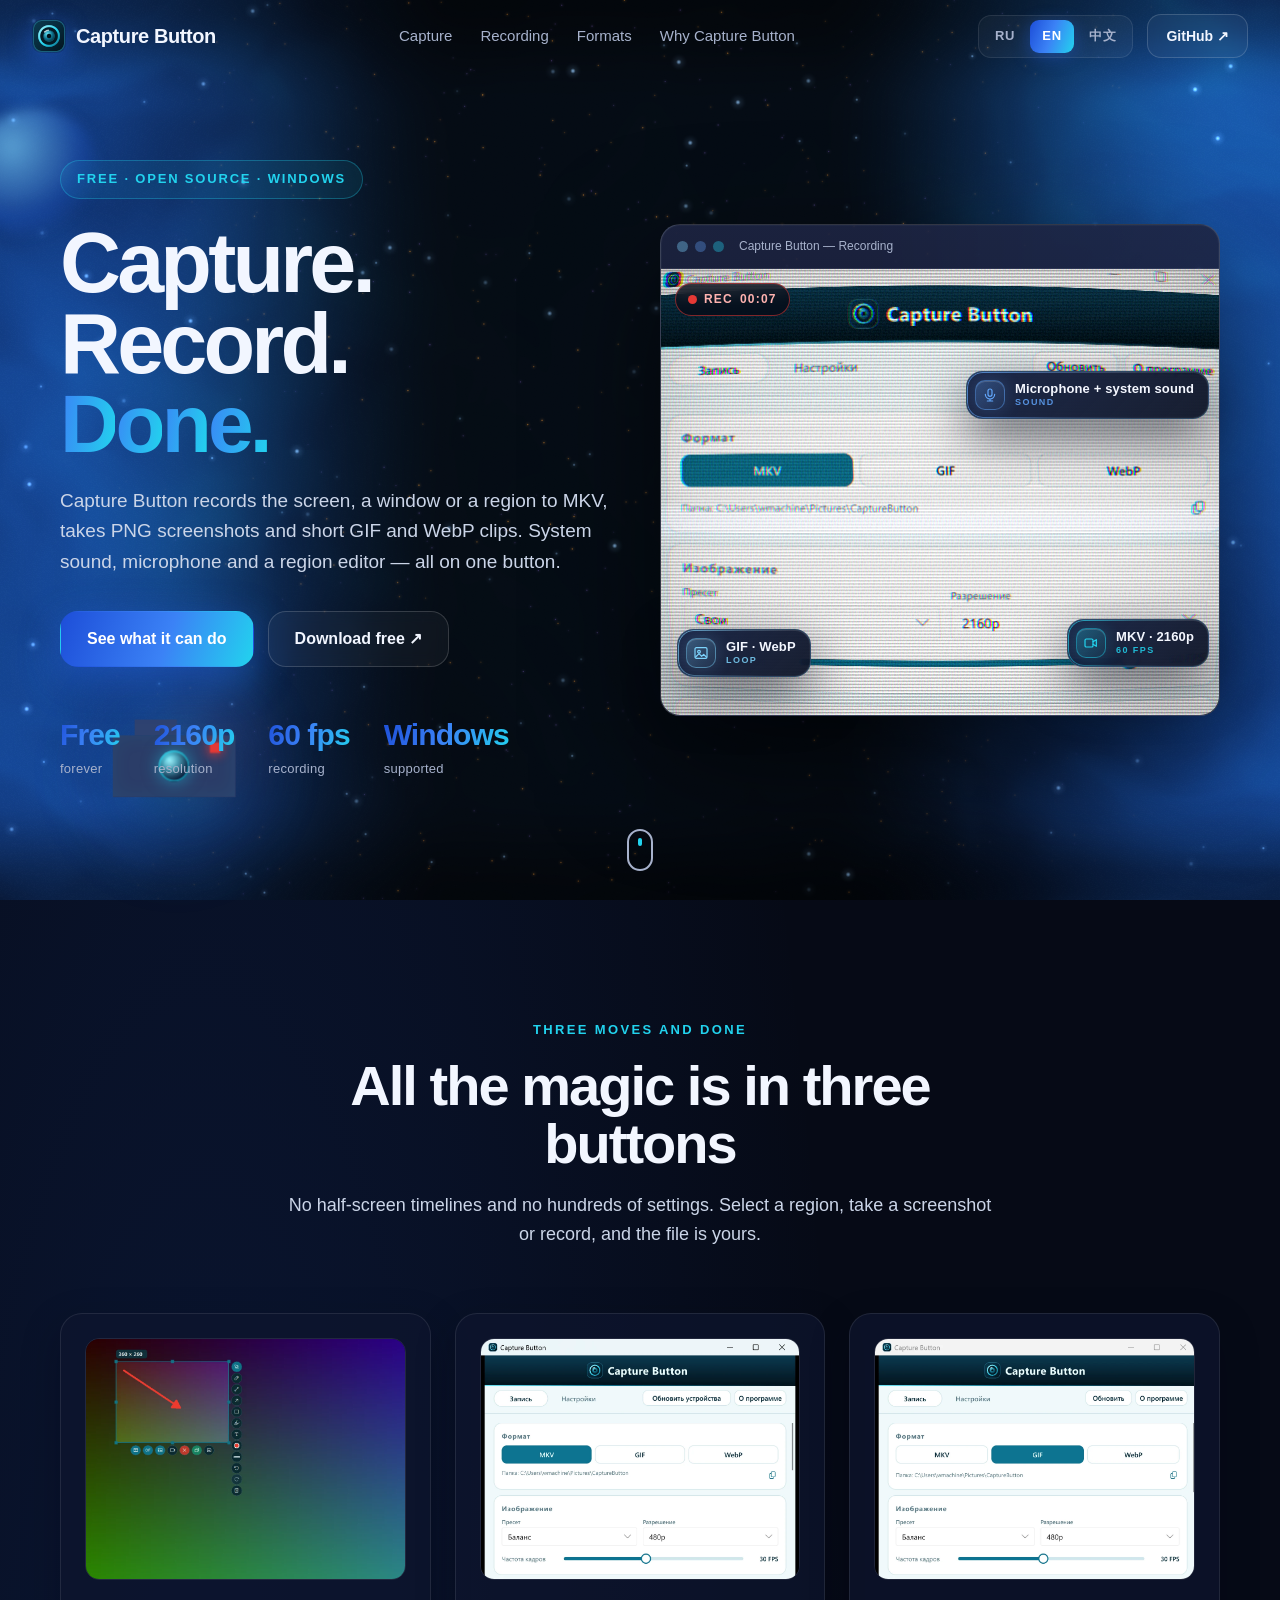
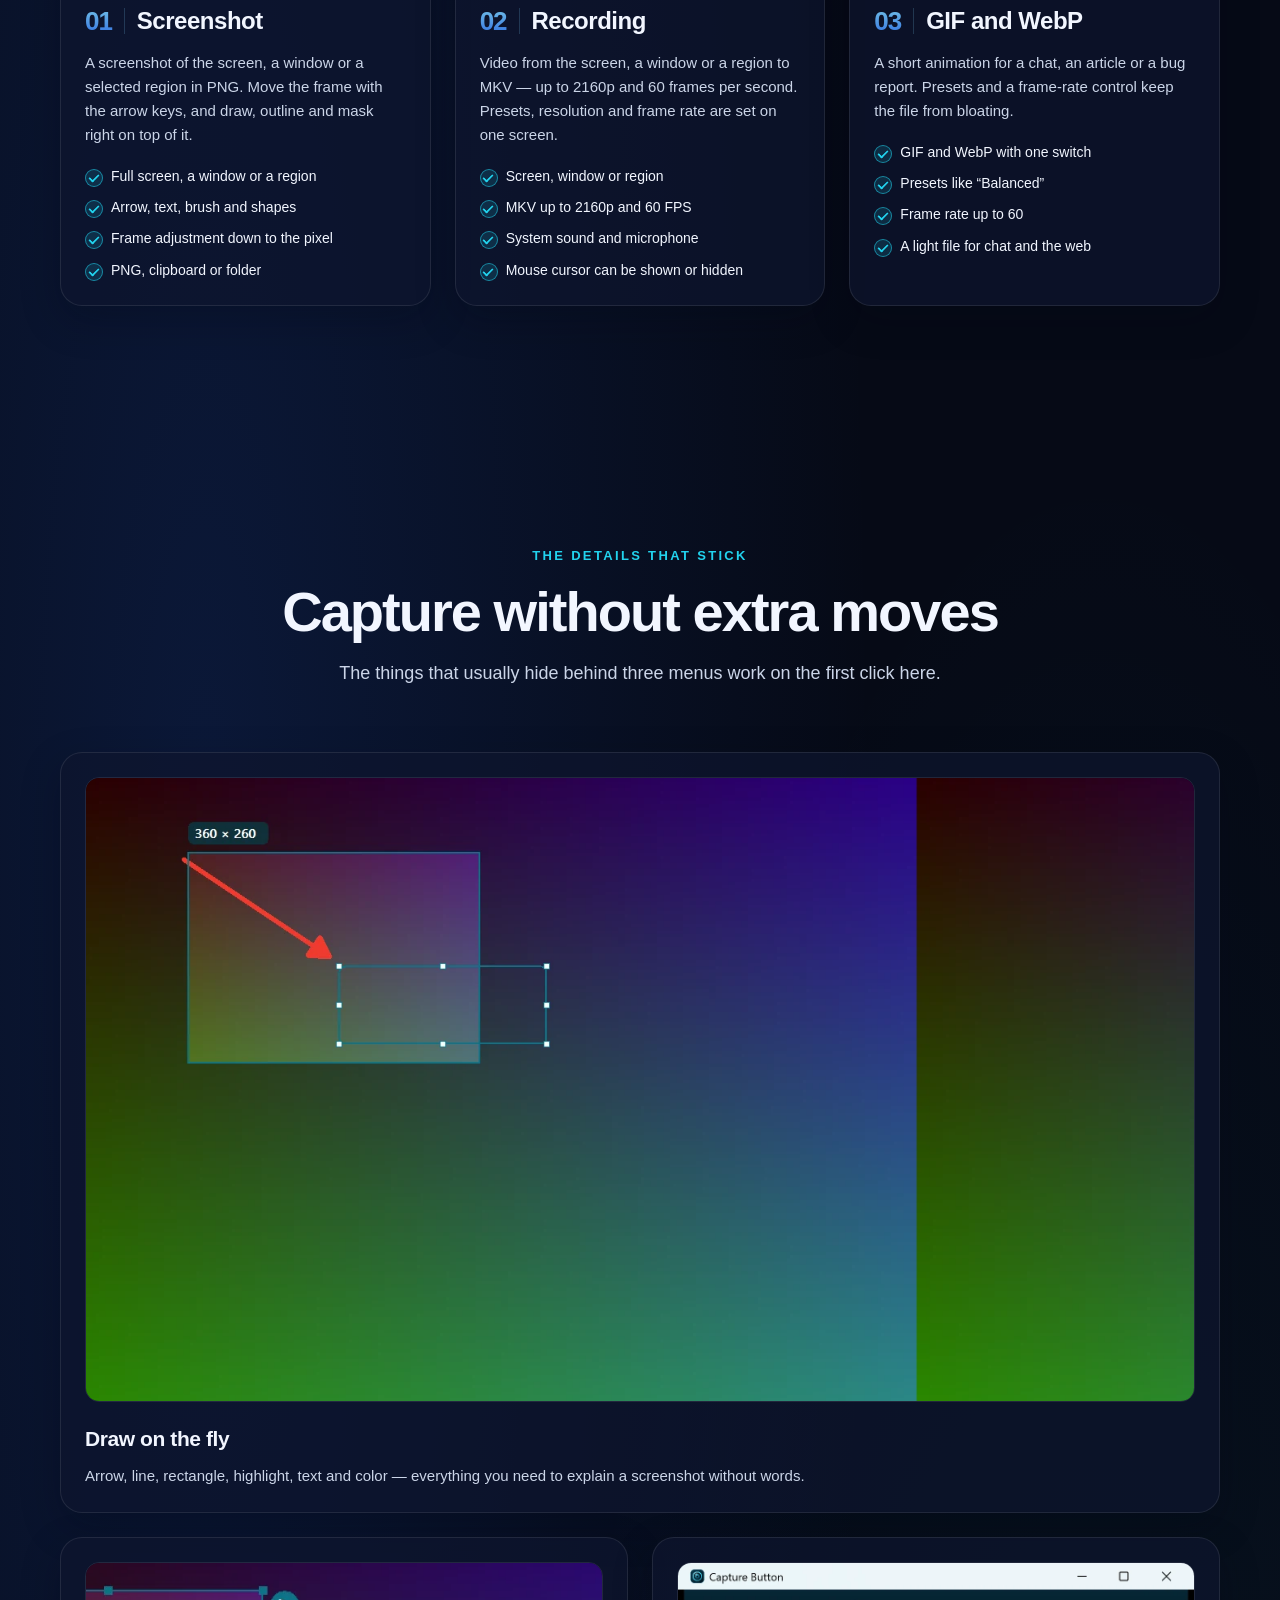
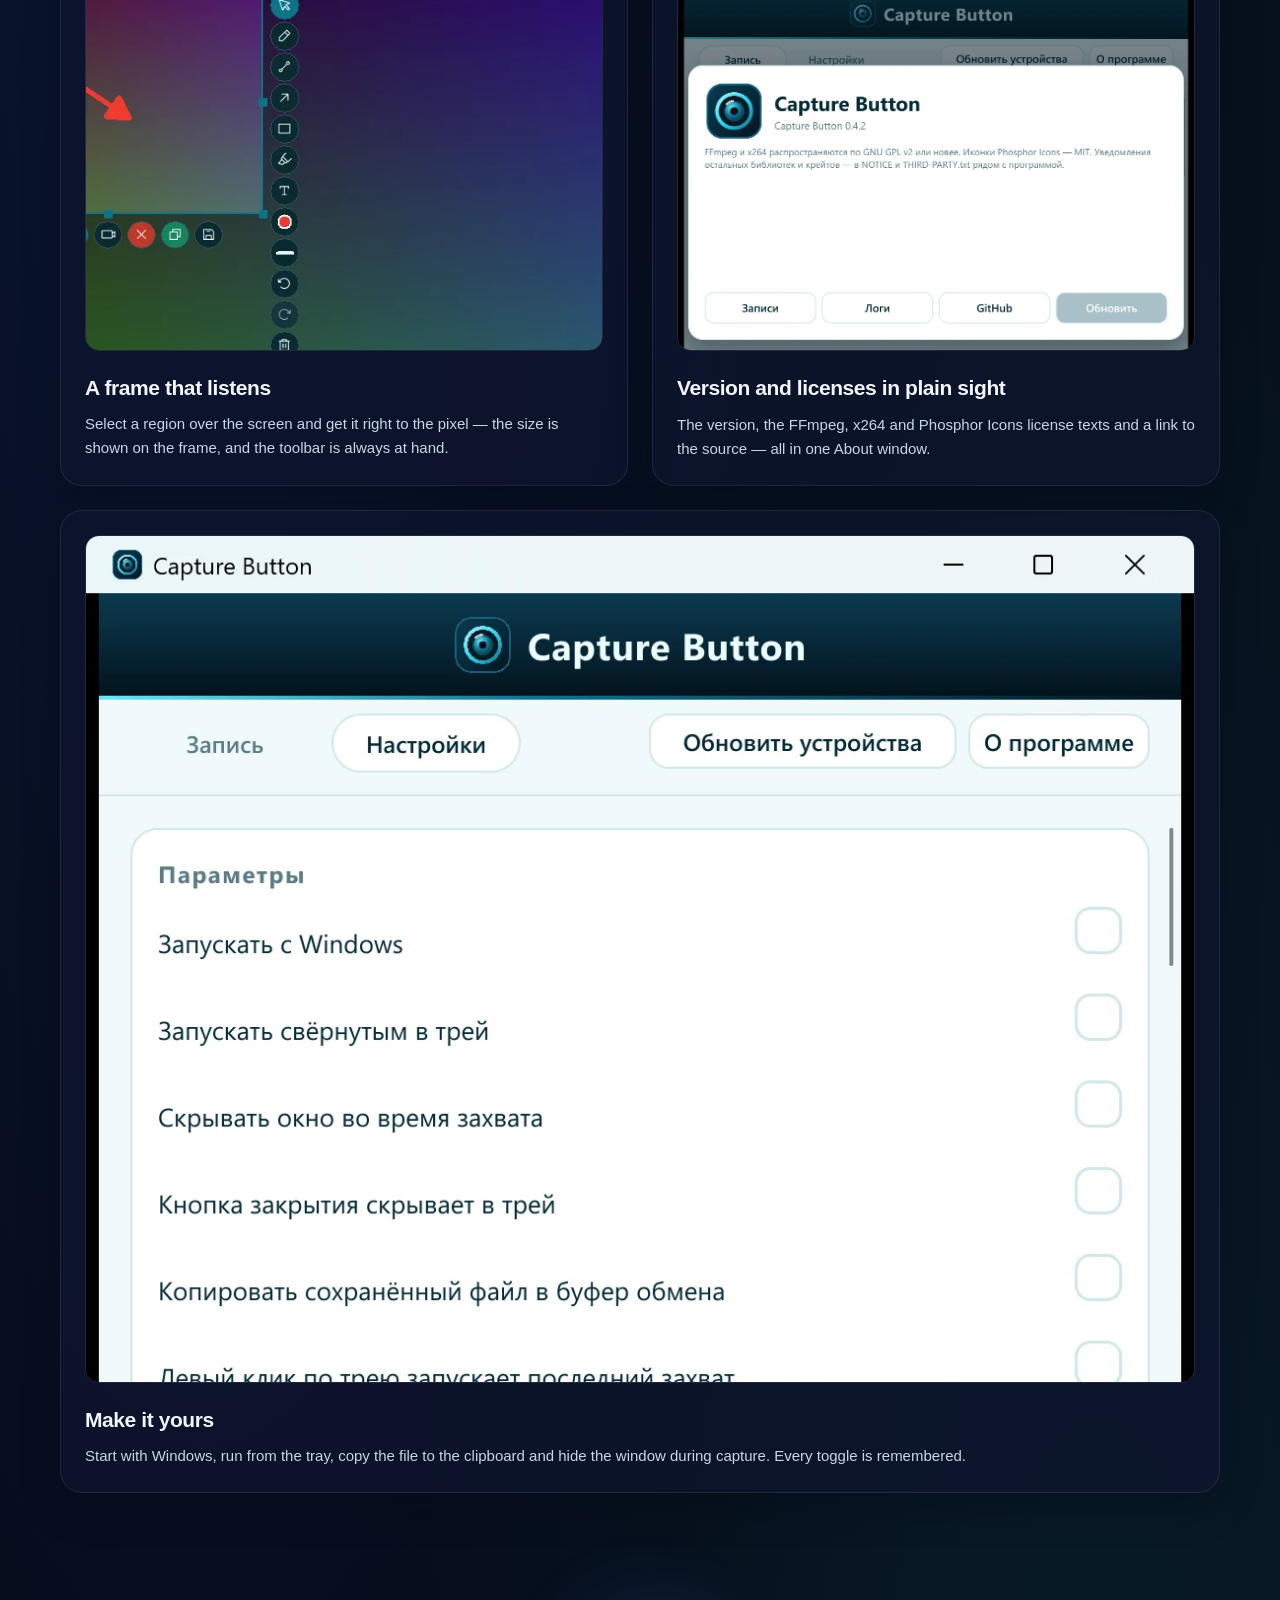
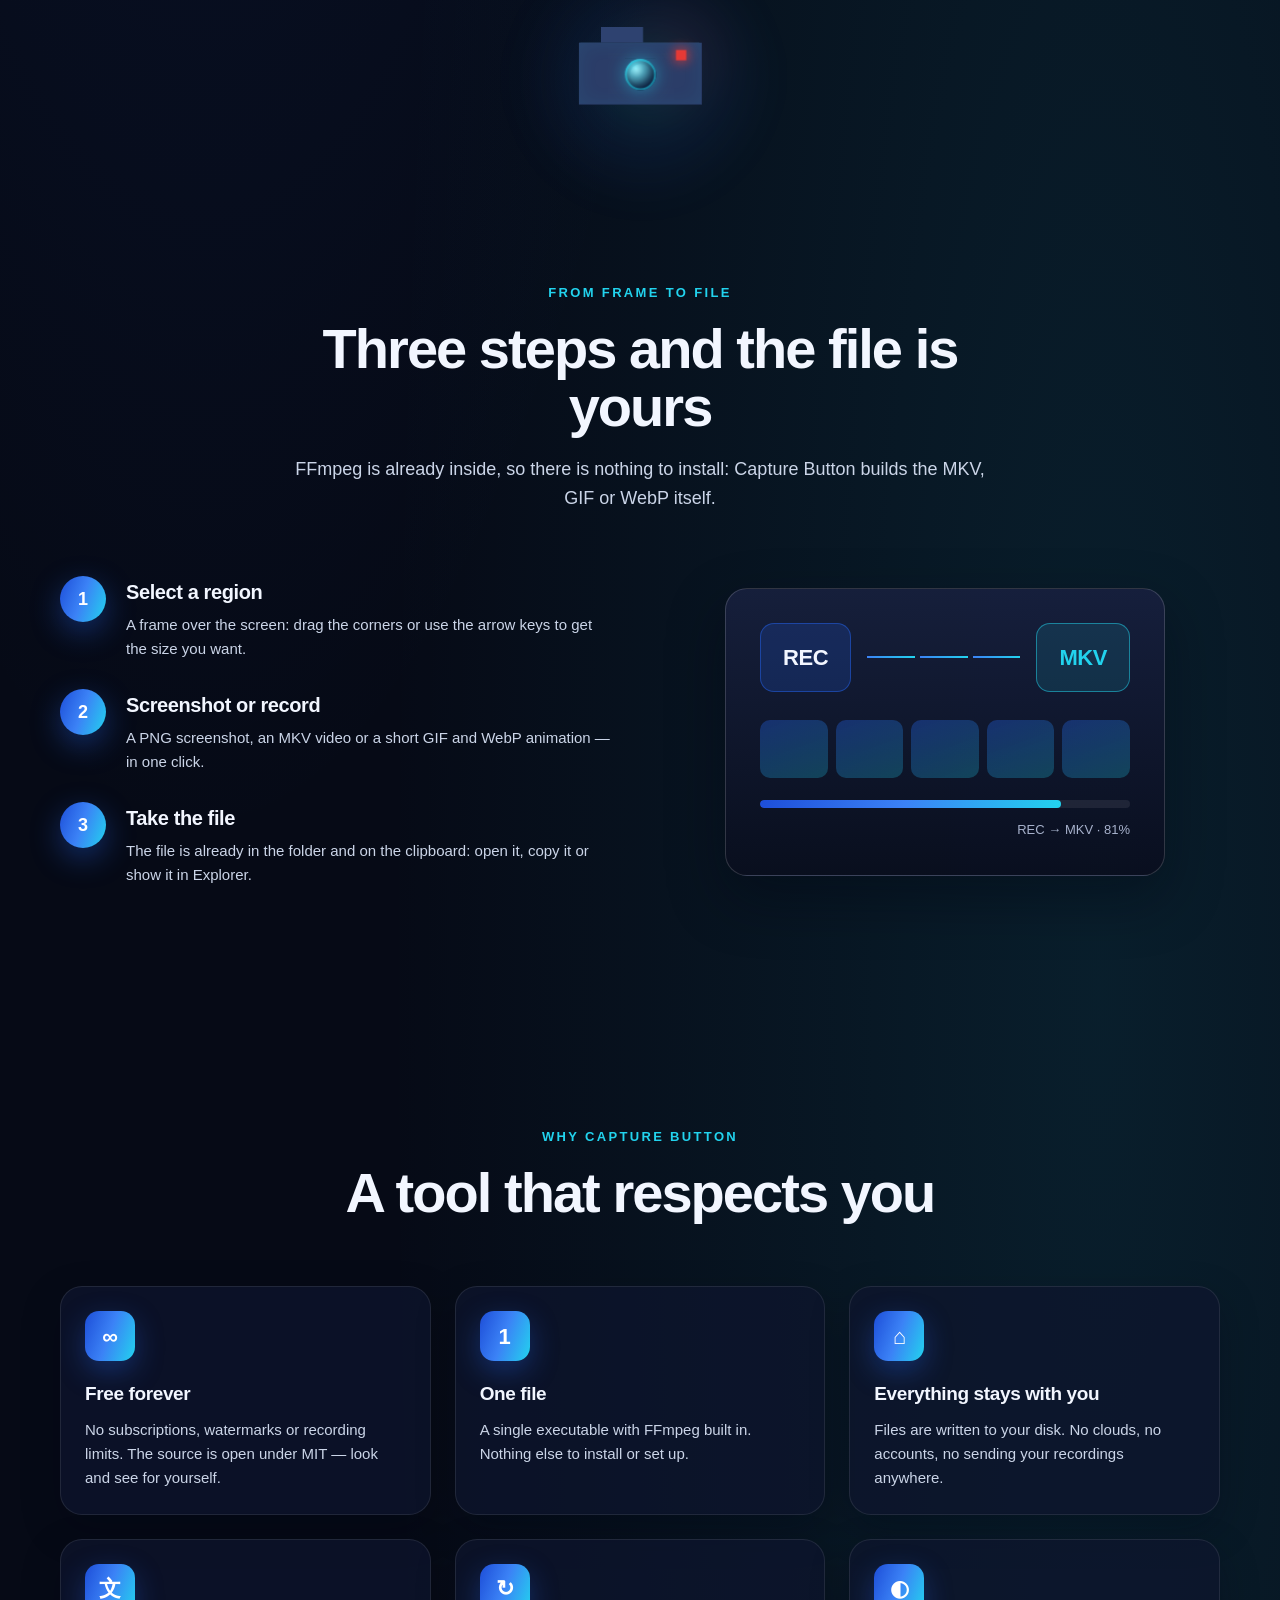
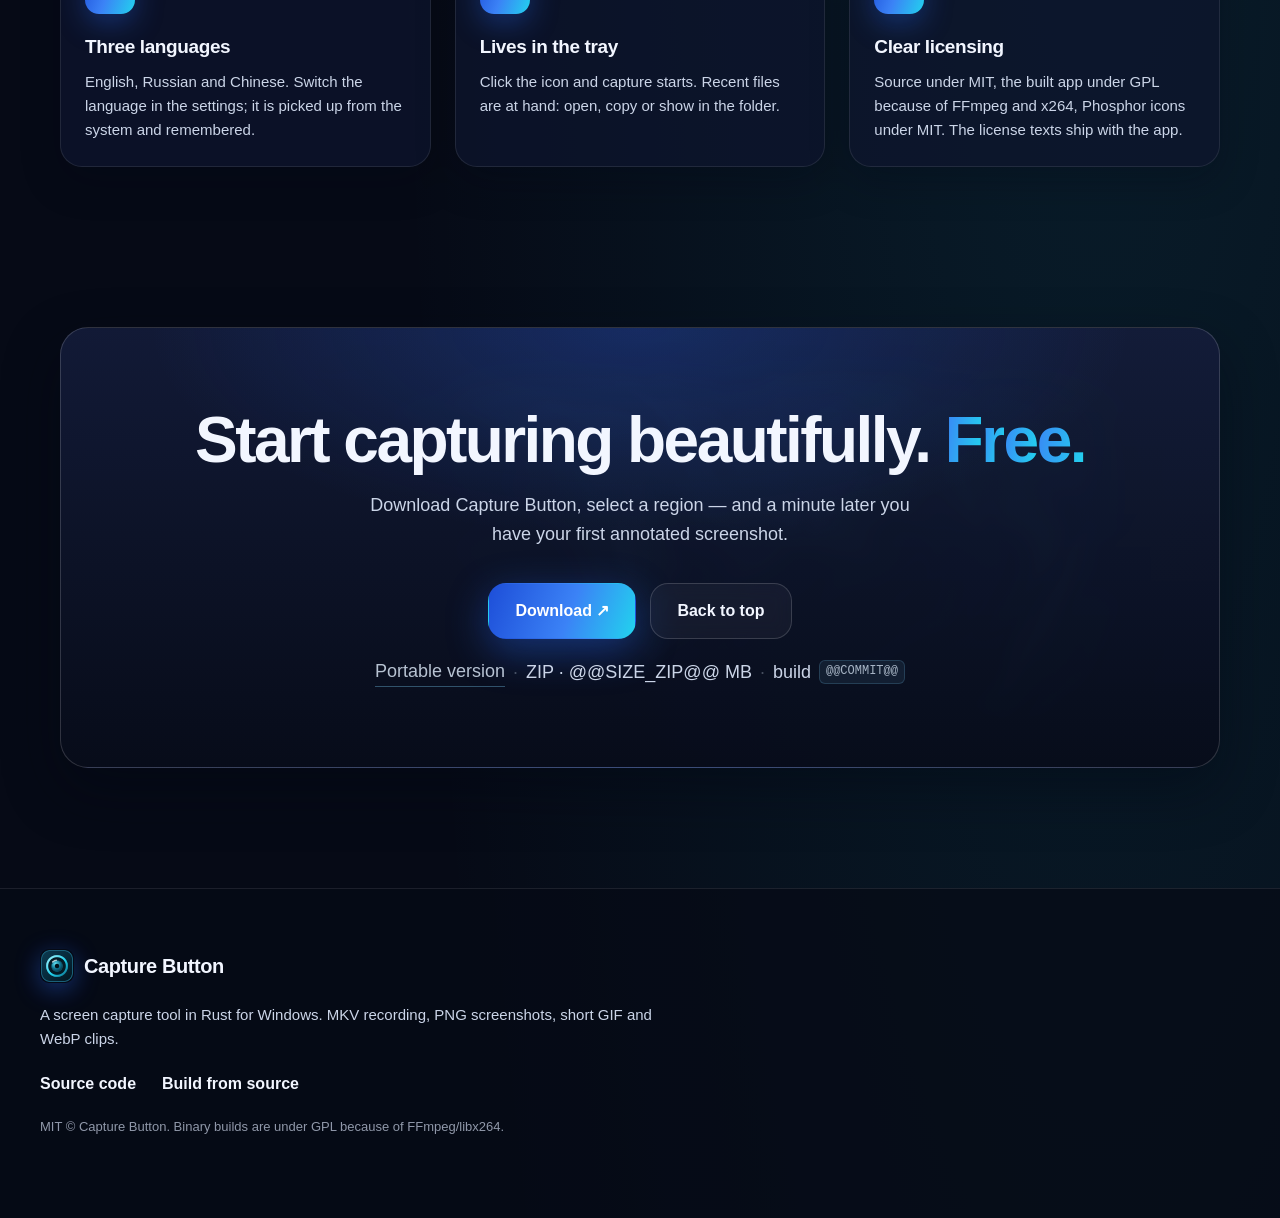
==== commit ddbf6b74: "Site: show the build hash and offer the portable ZIP The final call to action now carries a small me" ====
--- a/site/en/index.html
+++ b/site/en/index.html
@@ -28,7 +28,7 @@
   <link rel="icon" type="image/png" href="../assets/img/icon.png">
   <link rel="apple-touch-icon" href="../assets/img/icon-512.png">
   <link rel="preload" as="image" href="../assets/img/screen-record.webp" type="image/webp" fetchpriority="high">
-  <link rel="stylesheet" href="../assets/css/style.css?v=35">
+  <link rel="stylesheet" href="../assets/css/style.css?v=47">
   <script type="application/ld+json">
   {
     "@context": "https://schema.org",
@@ -430,9 +430,17 @@
         <h2><span data-key="cta.lead">Start capturing beautifully.</span> <span class="gradient-text cta-free" data-wobble data-key="cta.free">Free.</span></h2>
         <p data-key="cta.p">Download Capture Button, select a region — and a minute later you have your first annotated screenshot.</p>
         <div class="hero-cta">
-          <a class="btn btn-primary magnetic" href="https://github.com/machine202502/capture-button/releases/latest/download/CaptureButton-@@VERSION@@-windows-x64-setup.msi" target="_blank" rel="noopener" data-key="cta.primary">Download ↗</a>
+          <a class="btn btn-primary magnetic" href="https://github.com/machine202502/capture-button/releases/latest/download/CaptureButton-@@VERSION@@-windows-x64-setup.msi" target="_blank" rel="noopener" title="sha256 @@HASH_SETUP@@" data-key="cta.primary">Download ↗</a>
           <a class="btn btn-ghost magnetic" href="#top" data-key="cta.ghost">Back to top</a>
         </div>
+        <p class="cta-meta">
+          <a class="cta-portable" href="https://github.com/machine202502/capture-button/releases/latest/download/CaptureButton-@@VERSION@@-windows-x64.zip" target="_blank" rel="noopener" title="sha256 @@HASH_ZIP@@" data-key="cta.portable">Portable version</a>
+          <span class="cta-meta-dot">·</span>
+          <span class="cta-meta-size">ZIP · @@SIZE_ZIP@@ MB</span>
+          <span class="cta-meta-dot">·</span>
+          <span data-key="cta.build">build</span>
+          <code class="cta-hash">@@COMMIT@@</code>
+        </p>
       </div>
     </section>
   </main>
@@ -458,6 +466,6 @@
     </div>
   </footer>
 
-  <script src="../assets/js/main.js?v=46"></script>
+  <script src="../assets/js/main.js?v=47"></script>
 </body>
 </html>
--- a/site/assets/css/style.css
+++ b/site/assets/css/style.css
@@ -1633,6 +1633,44 @@
   font-size: 15px;
 }
 
+.cta-meta {
+  display: flex;
+  flex-wrap: wrap;
+  align-items: center;
+  justify-content: center;
+  gap: 8px;
+  margin: 18px 0 0;
+  font-size: 13px;
+  color: rgba(226, 240, 255, 0.52);
+}
+
+.cta-meta a {
+  color: rgba(226, 240, 255, 0.8);
+  text-decoration: none;
+  border-bottom: 1px solid rgba(125, 211, 252, 0.35);
+  padding-bottom: 1px;
+  transition: color 0.3s ease, border-color 0.3s ease;
+}
+
+.cta-meta a:hover {
+  color: #eaf7ff;
+  border-color: rgba(125, 211, 252, 0.8);
+}
+
+.cta-meta-dot {
+  color: rgba(226, 240, 255, 0.28);
+}
+
+.cta-hash {
+  font-family: ui-monospace, SFMono-Regular, Consolas, monospace;
+  font-size: 12px;
+  color: rgba(226, 240, 255, 0.72);
+  background: rgba(125, 211, 252, 0.08);
+  border: 1px solid rgba(125, 211, 252, 0.18);
+  border-radius: 6px;
+  padding: 1px 6px;
+}
+
 .footer-links {
   display: flex;
   gap: 26px;
@@ -1870,6 +1908,15 @@
 }
 
 @media (max-width: 720px) {
+  .cta-meta {
+    gap: 6px;
+    font-size: 12px;
+  }
+
+  .cta-meta-dot {
+    display: none;
+  }
+
   .nav-links {
     display: none;
   }
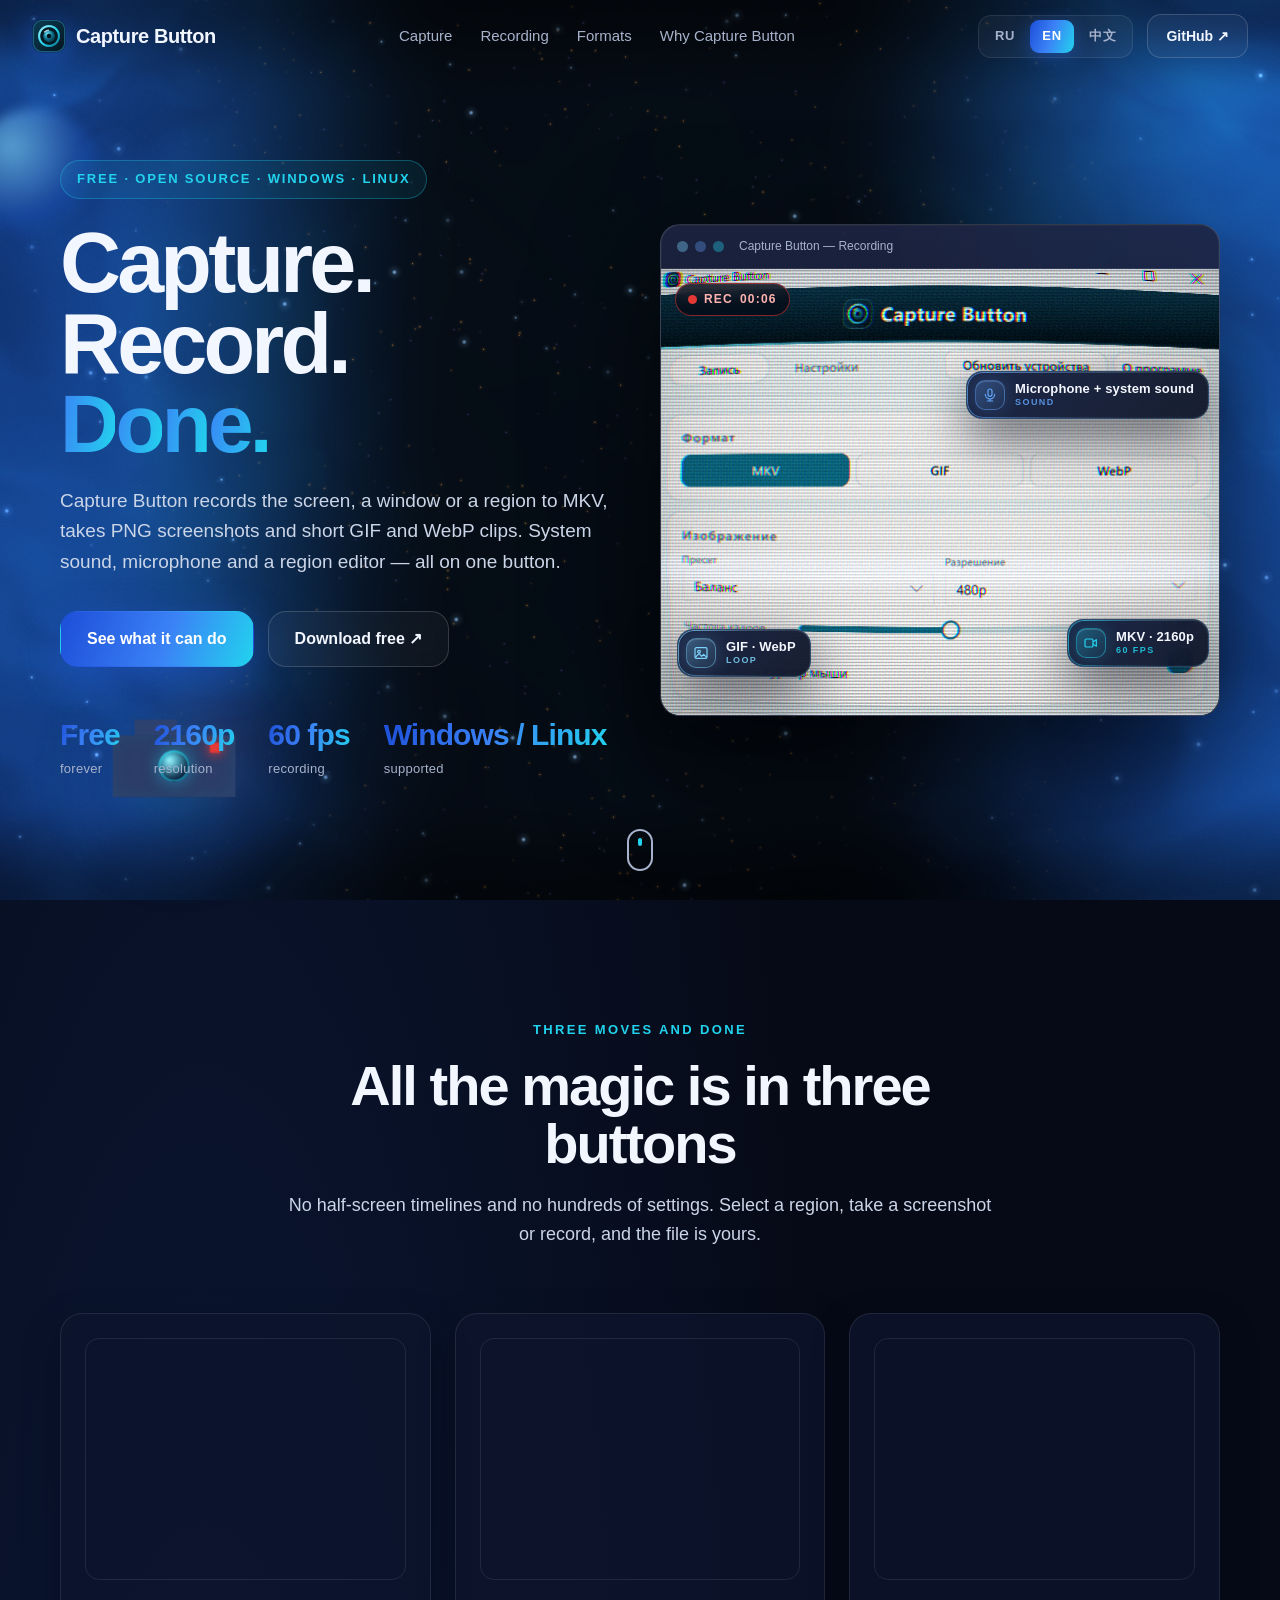
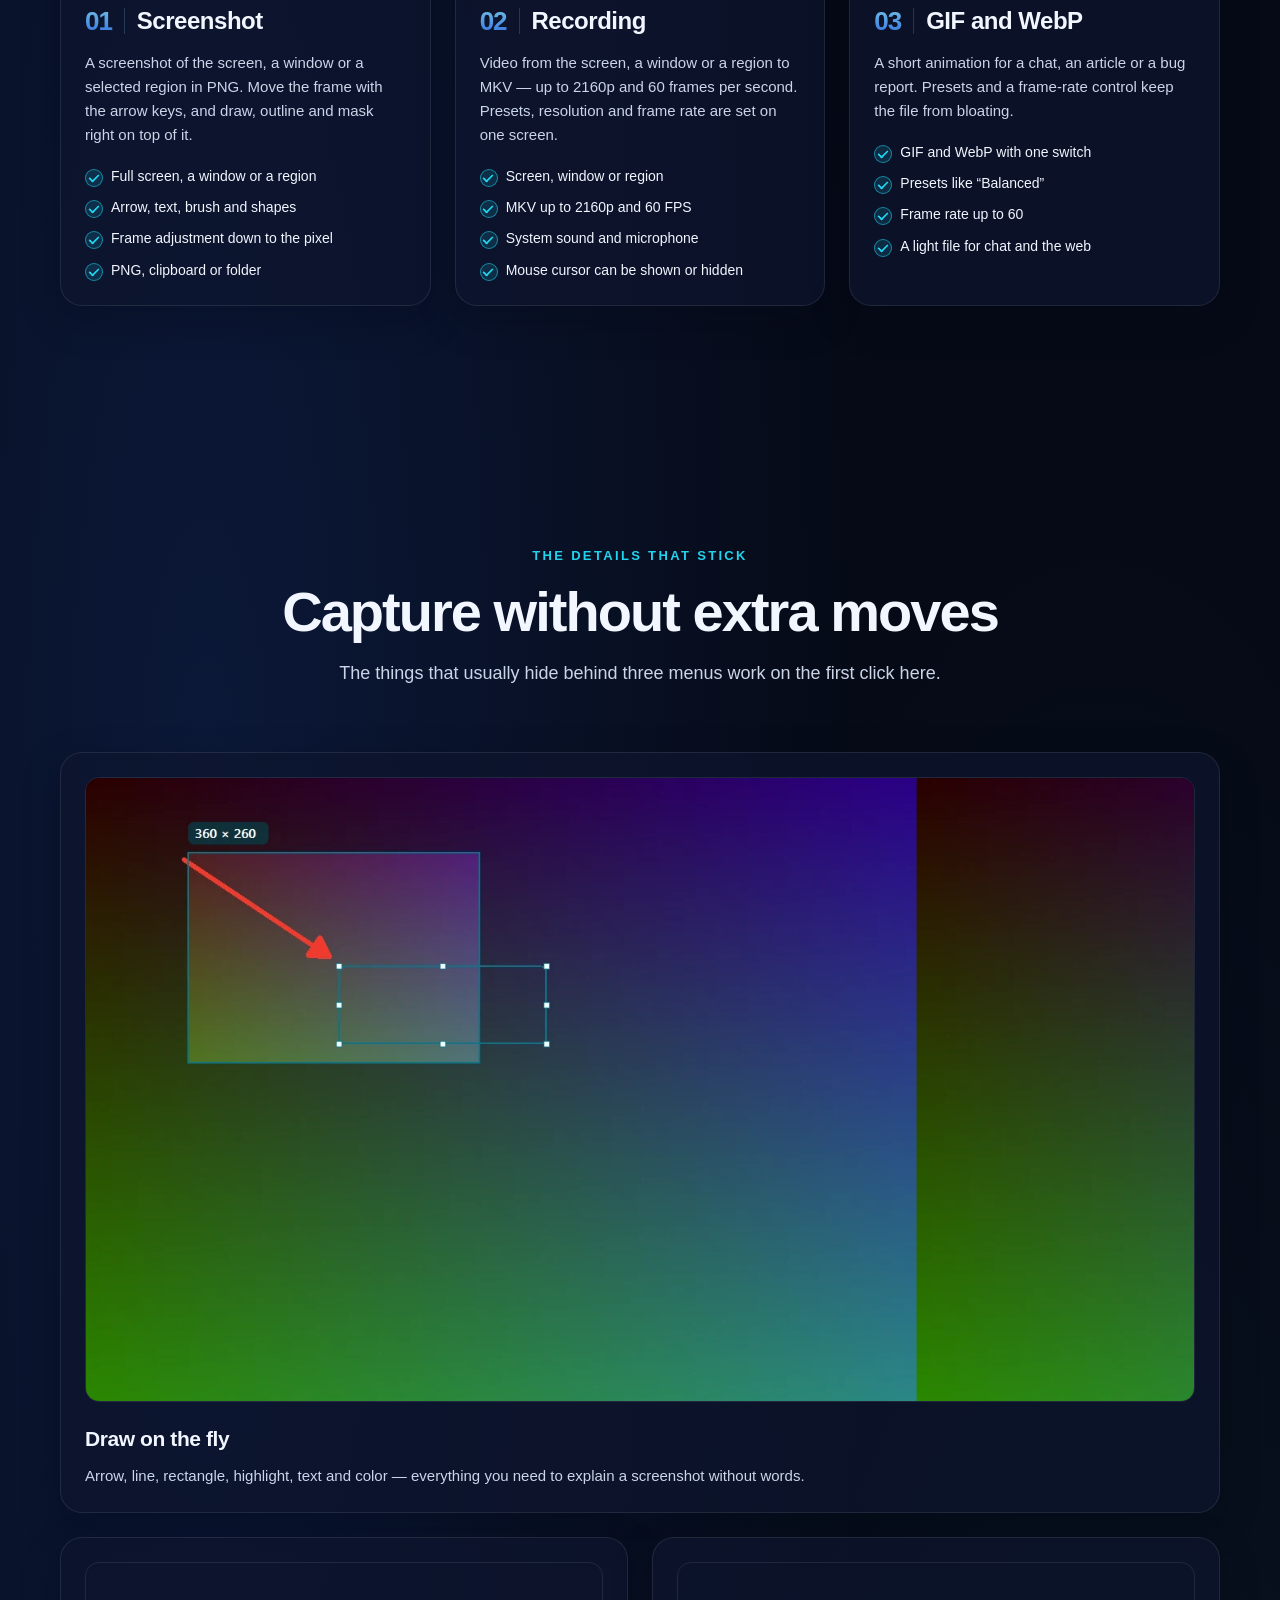
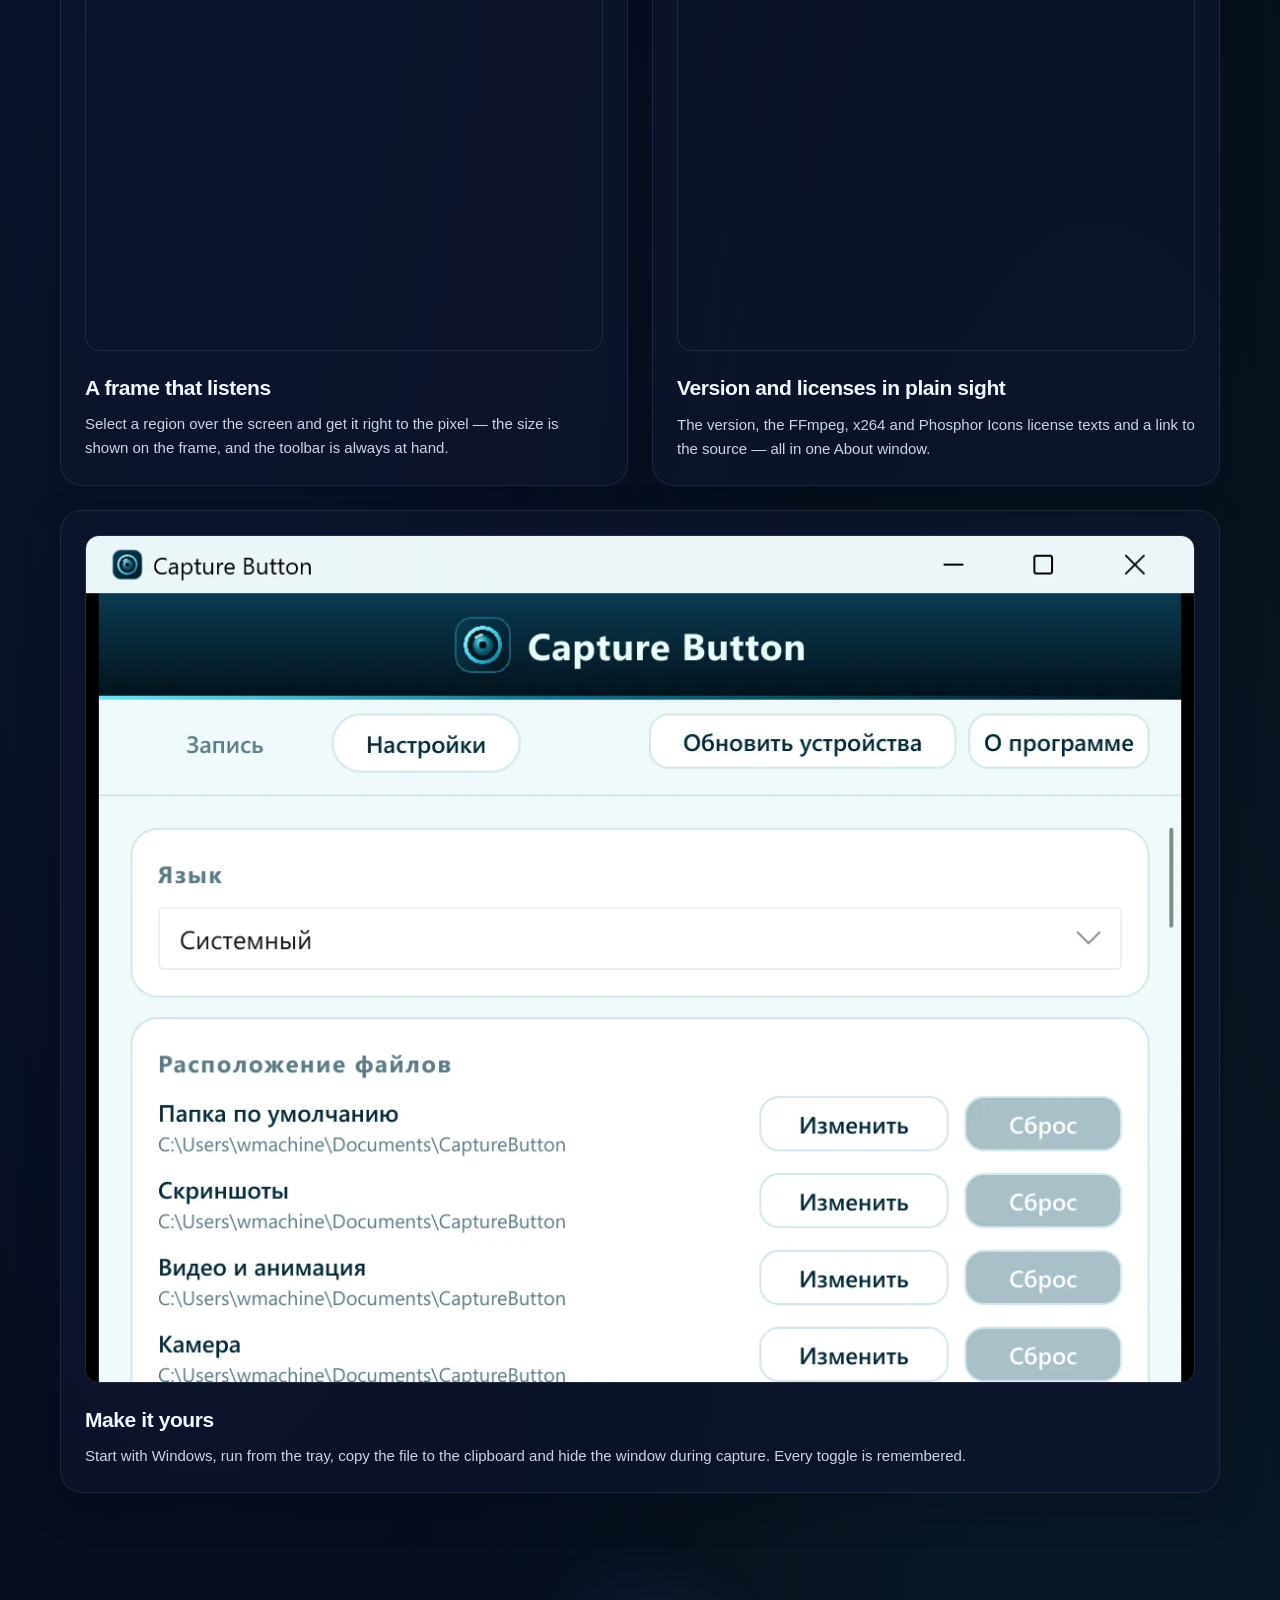
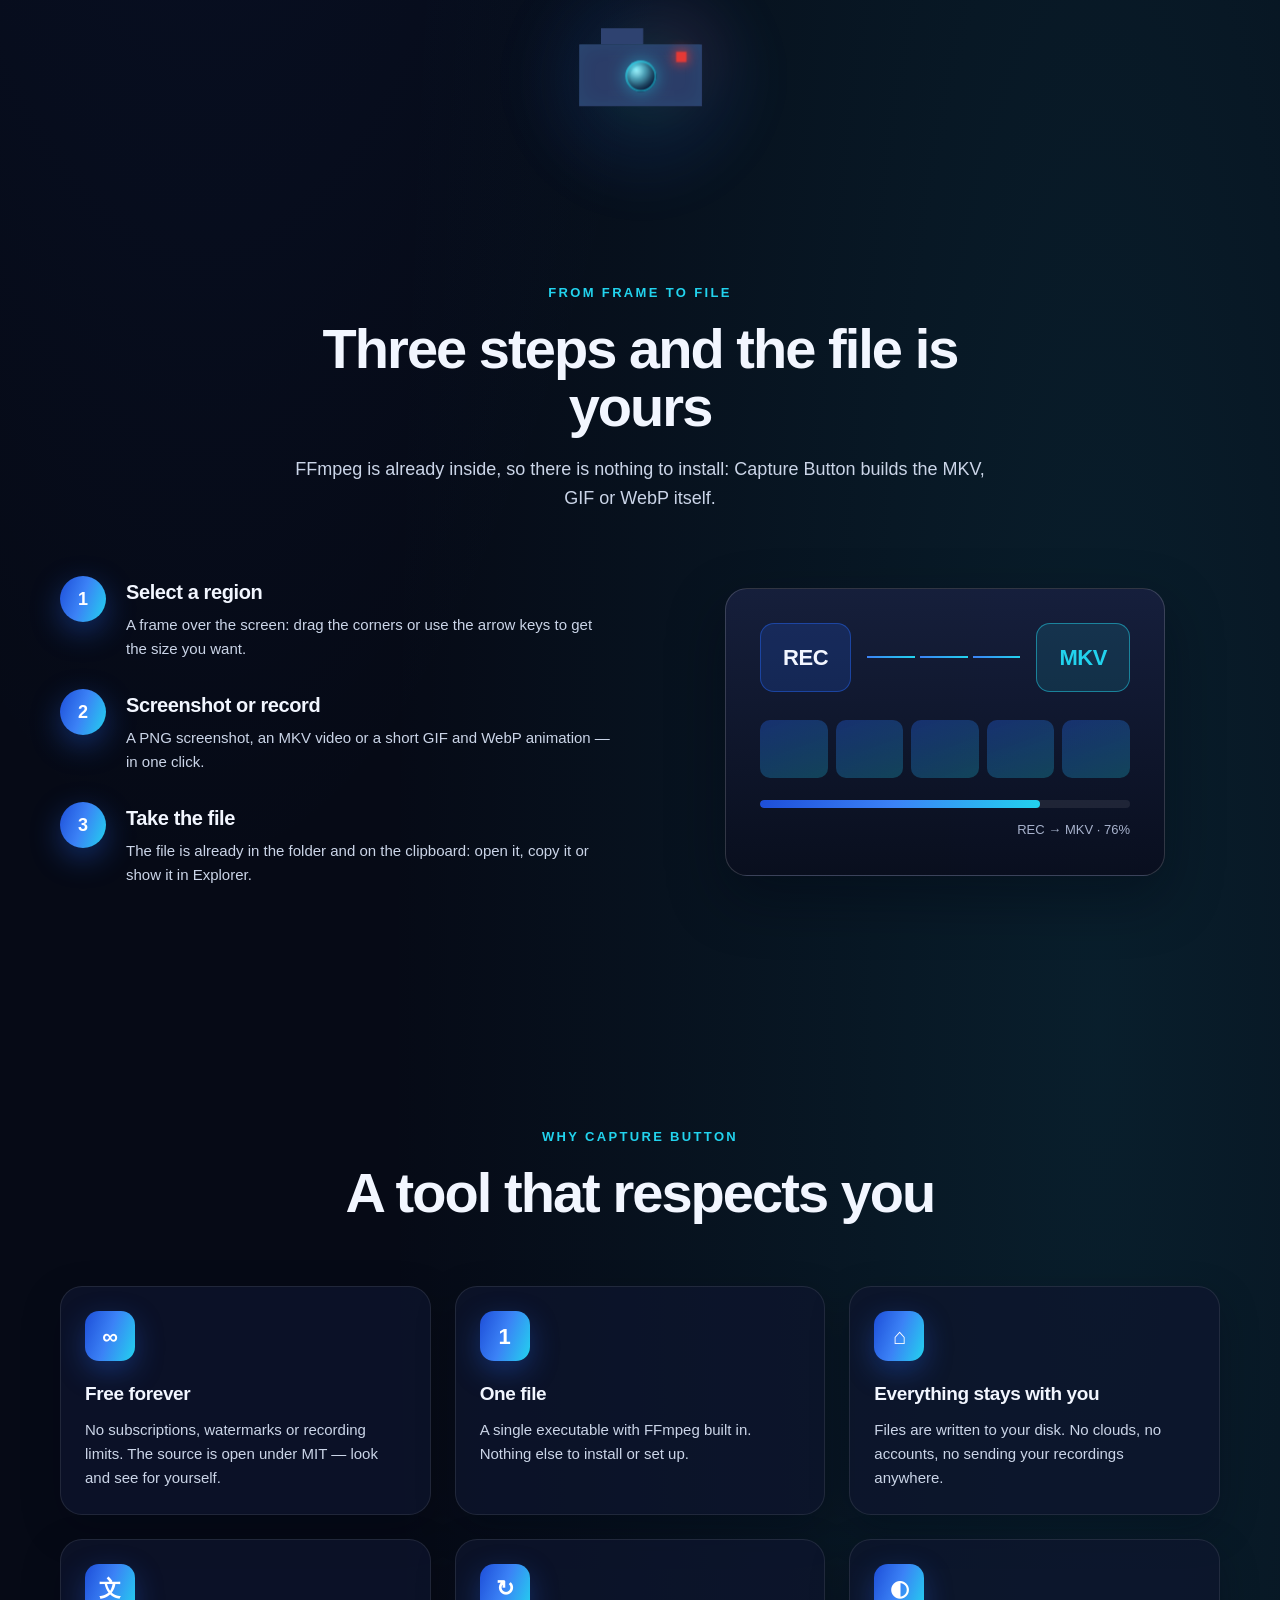
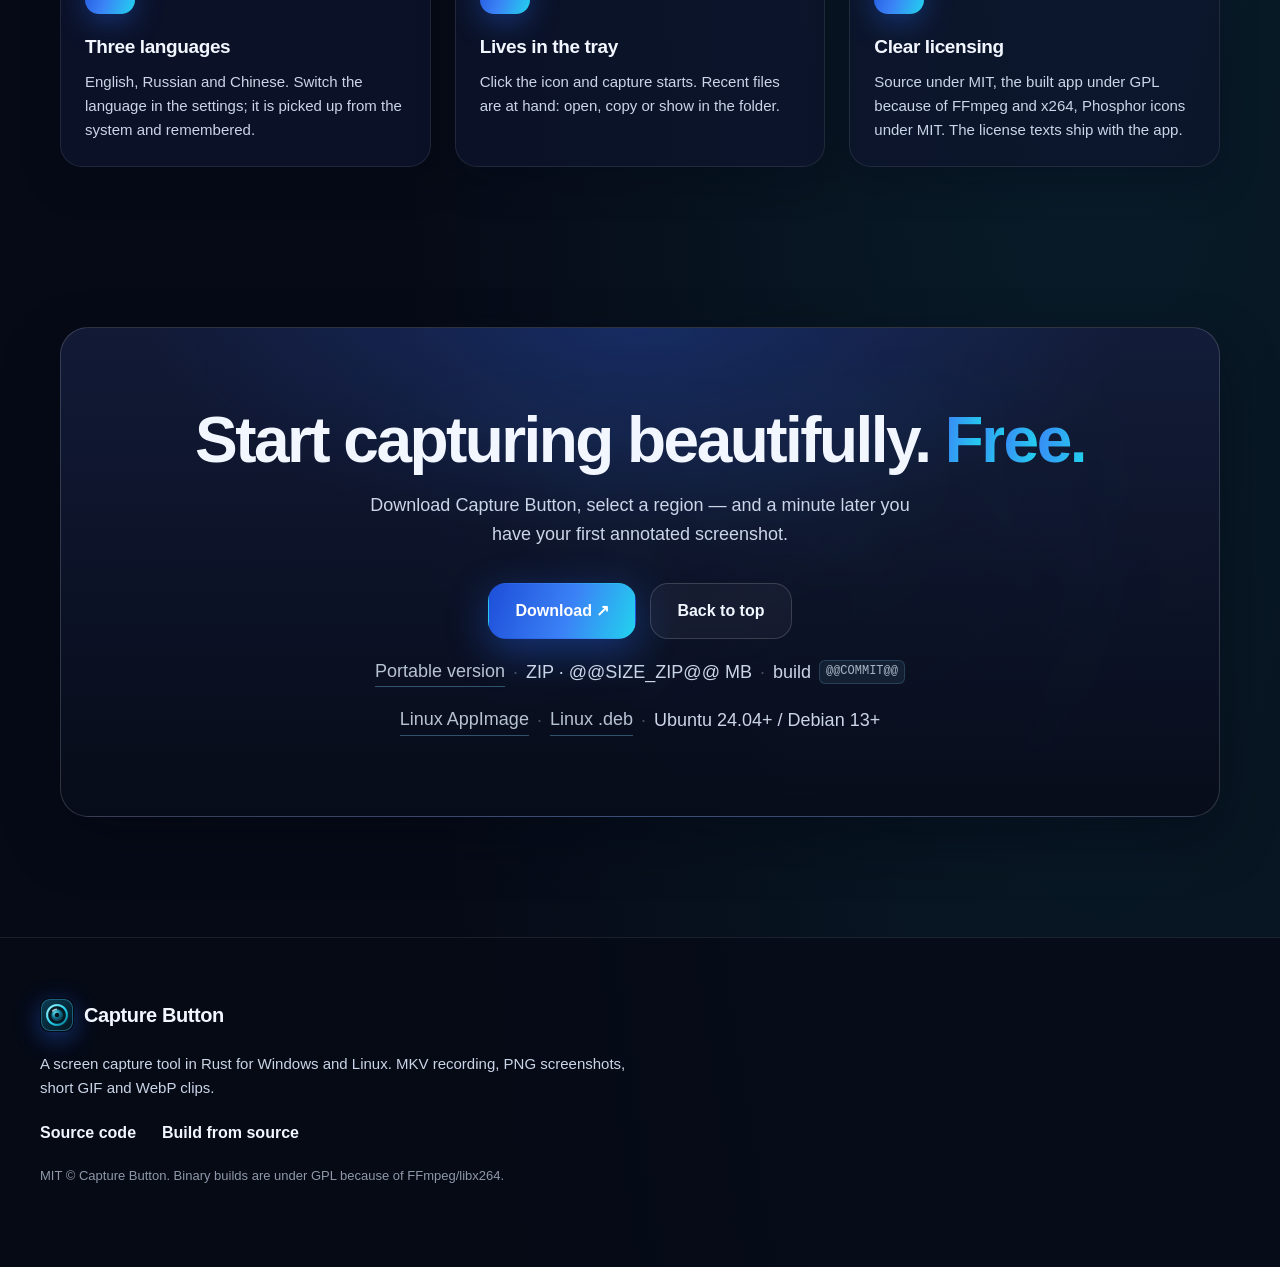
==== commit b009252f: "Show the Linux downloads on the site - The hero, the statistics, the metadata and the footer say Win" ====
--- a/site/en/index.html
+++ b/site/en/index.html
@@ -4,8 +4,8 @@
   <meta charset="utf-8">
   <meta name="viewport" content="width=device-width, initial-scale=1">
   <meta name="color-scheme" content="dark">
-  <title data-key="meta.title">Capture Button — screen recording, screenshots, sound for Windows. Free.</title>
-  <meta name="description" data-content-key="meta.description" content="Capture Button — a free Windows screen recorder: screen, window or region to MKV, PNG screenshots, short GIF and WebP clips, system sound and microphone. No account or cloud.">
+  <title data-key="meta.title">Capture Button — screen recording, screenshots, sound for Windows and Linux. Free.</title>
+  <meta name="description" data-content-key="meta.description" content="Capture Button — a free Windows and Linux screen recorder: screen, window or region to MKV, PNG screenshots, short GIF and WebP clips, system sound and microphone. No account or cloud.">
   <meta name="theme-color" content="#070812">
   <meta property="og:locale" content="en_US">
   <meta property="og:title" data-content-key="og.title" content="Capture Button — capture, record, done">
@@ -35,12 +35,12 @@
     "@type": "SoftwareApplication",
     "name": "Capture Button",
     "applicationCategory": "MultimediaApplication",
-    "operatingSystem": "Windows 10, Windows 11",
+    "operatingSystem": "Windows 10, Windows 11, Linux (Ubuntu 24.04+, Debian 13+)",
     "inLanguage": "en",
     "url": "https://machine202502.github.io/capture-button/en/",
     "downloadUrl": "https://github.com/machine202502/capture-button/releases/latest",
     "license": "https://github.com/machine202502/capture-button/blob/master/LICENSE",
-    "description": "Screen, window or region recording to MKV, PNG screenshots and short GIF and WebP clips for Windows.",
+    "description": "Screen, window or region recording to MKV, PNG screenshots and short GIF and WebP clips for Windows and Linux.",
     "offers": {
       "@type": "Offer",
       "price": "0",
@@ -121,7 +121,7 @@
       </div>
 
       <div class="hero-inner">
-        <p class="eyebrow hero-intro" data-delay="0" data-key="hero.eyebrow">Free · Open source · Windows</p>
+        <p class="eyebrow hero-intro" data-delay="0" data-key="hero.eyebrow">Free · Open source · Windows · Linux</p>
         <h1 class="hero-title">
           <span class="line hero-intro" data-delay="80" data-key="hero.line1">Capture. Record.</span>
           <span class="line gradient-text hero-intro" data-delay="160" data-key="hero.line2" data-scramble>Done.</span>
@@ -145,7 +145,7 @@
             <span data-key="stat.fps.label">recording</span>
           </div>
           <div class="stat">
-            <strong data-key="stat.os.value">Windows</strong>
+            <strong data-key="stat.os.value">Windows / Linux</strong>
             <span data-key="stat.os.label">supported</span>
           </div>
         </div>
@@ -441,6 +441,13 @@
           <span data-key="cta.build">build</span>
           <code class="cta-hash">@@COMMIT@@</code>
         </p>
+        <p class="cta-meta cta-linux">
+          <a class="cta-portable" href="https://github.com/machine202502/capture-button/releases/latest/download/CaptureButton-@@VERSION@@-linux-x64.AppImage" target="_blank" rel="noopener" data-key="cta.linux.appimage">Linux AppImage</a>
+          <span class="cta-meta-dot">·</span>
+          <a class="cta-portable" href="https://github.com/machine202502/capture-button/releases/latest/download/CaptureButton-@@VERSION@@-linux-x64.deb" target="_blank" rel="noopener" data-key="cta.linux.deb">Linux .deb</a>
+          <span class="cta-meta-dot">·</span>
+          <span class="cta-meta-size" data-key="cta.linux.note">Ubuntu 24.04+ / Debian 13+</span>
+        </p>
       </div>
     </section>
   </main>
@@ -457,7 +464,7 @@
         <img class="brand-icon" src="../assets/img/icon.png" alt="" width="34" height="34" aria-hidden="true">
         <span class="brand-name">Capture Button</span>
       </a>
-      <p data-key="footer.p">A screen capture tool in Rust for Windows. MKV recording, PNG screenshots, short GIF and WebP clips.</p>
+      <p data-key="footer.p">A screen capture tool in Rust for Windows and Linux. MKV recording, PNG screenshots, short GIF and WebP clips.</p>
       <div class="footer-links">
         <a href="https://github.com/machine202502/capture-button" target="_blank" rel="noopener" data-key="footer.source">Source code</a>
         <a href="https://github.com/machine202502/capture-button#readme" target="_blank" rel="noopener" data-key="footer.build">Build from source</a>
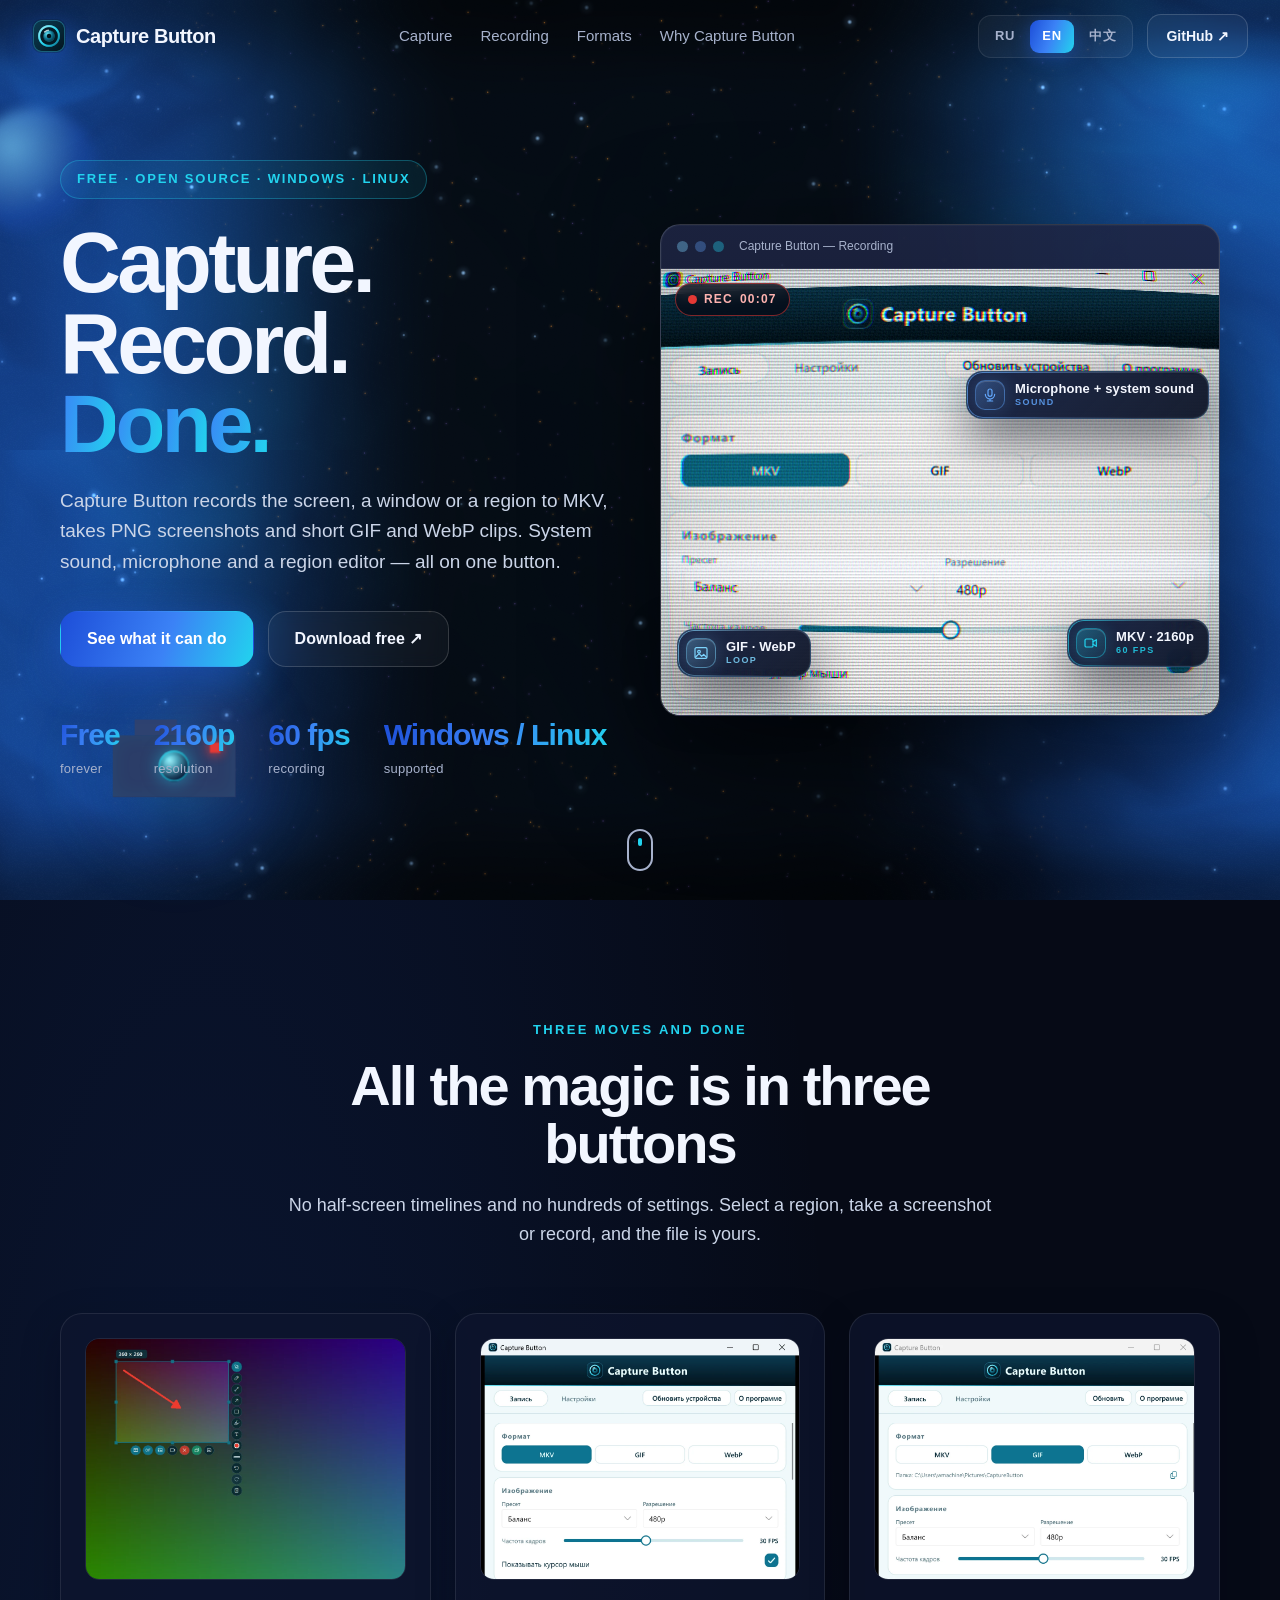
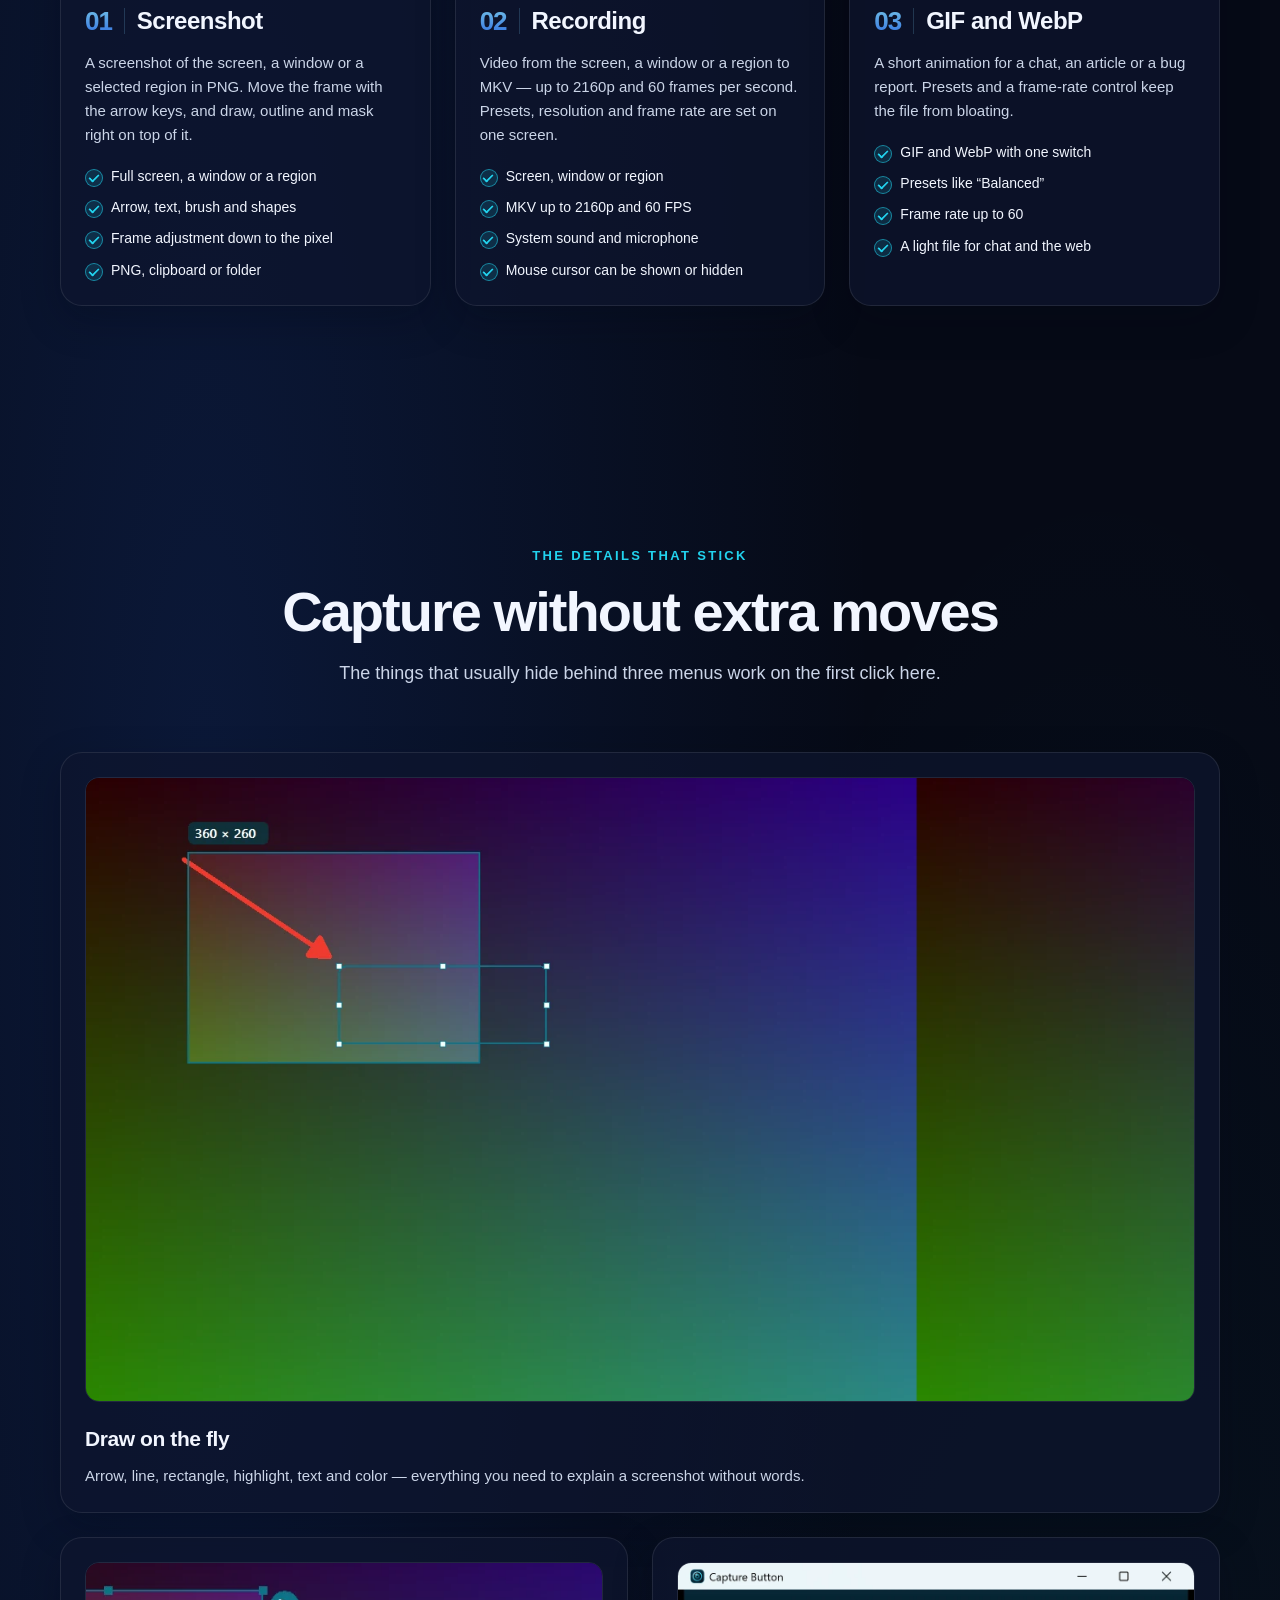
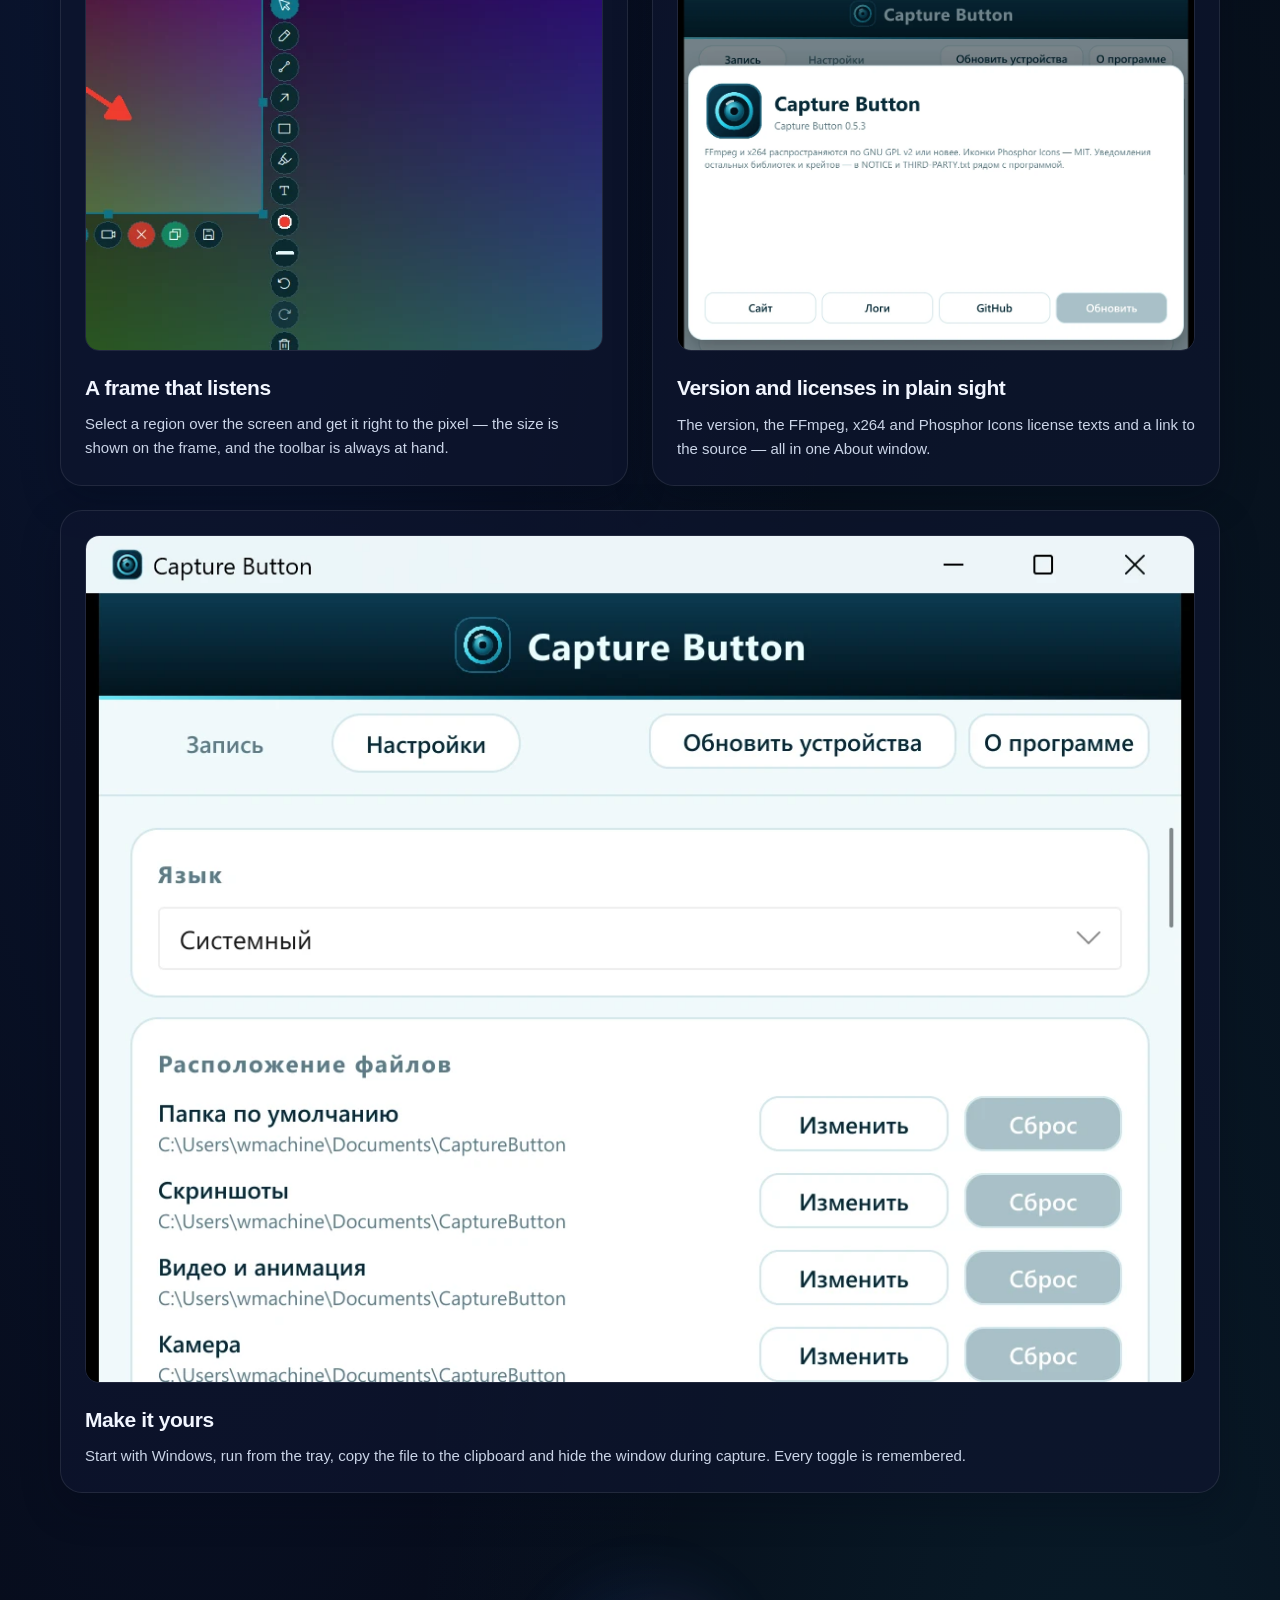
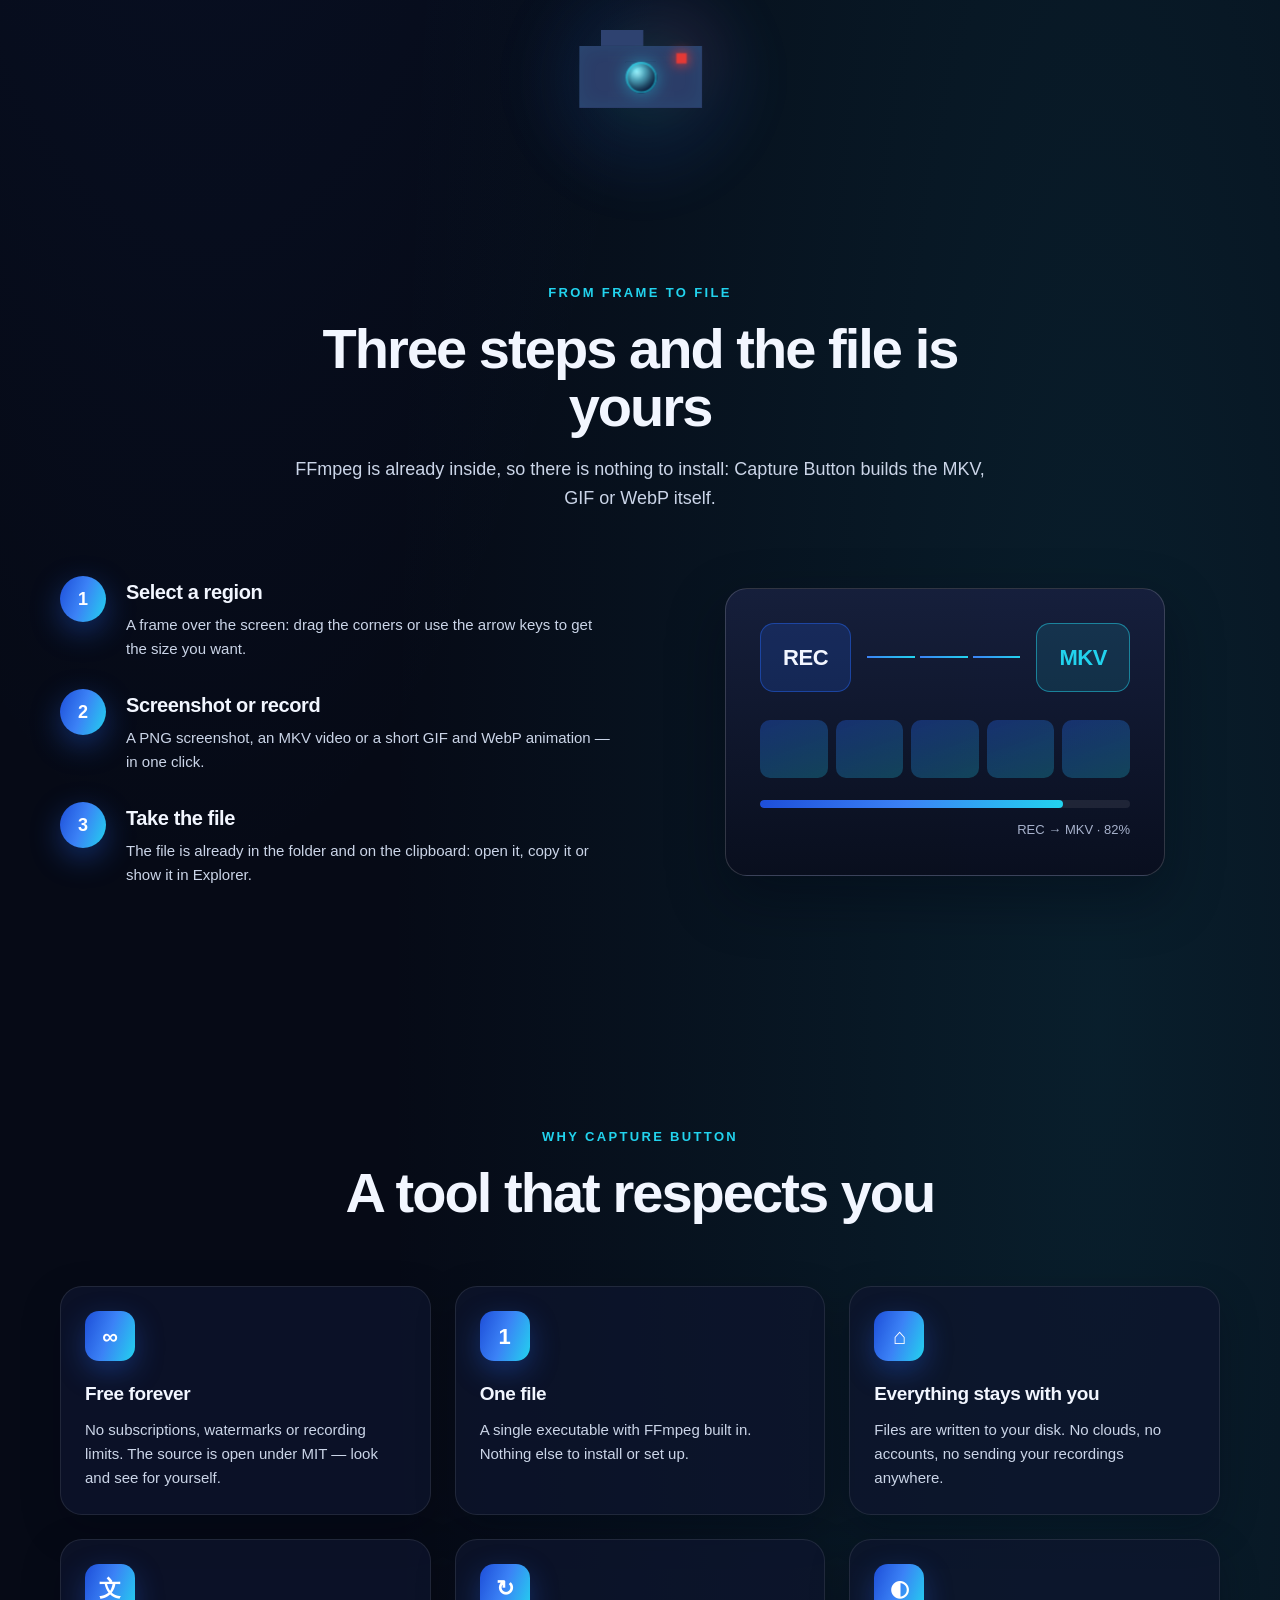
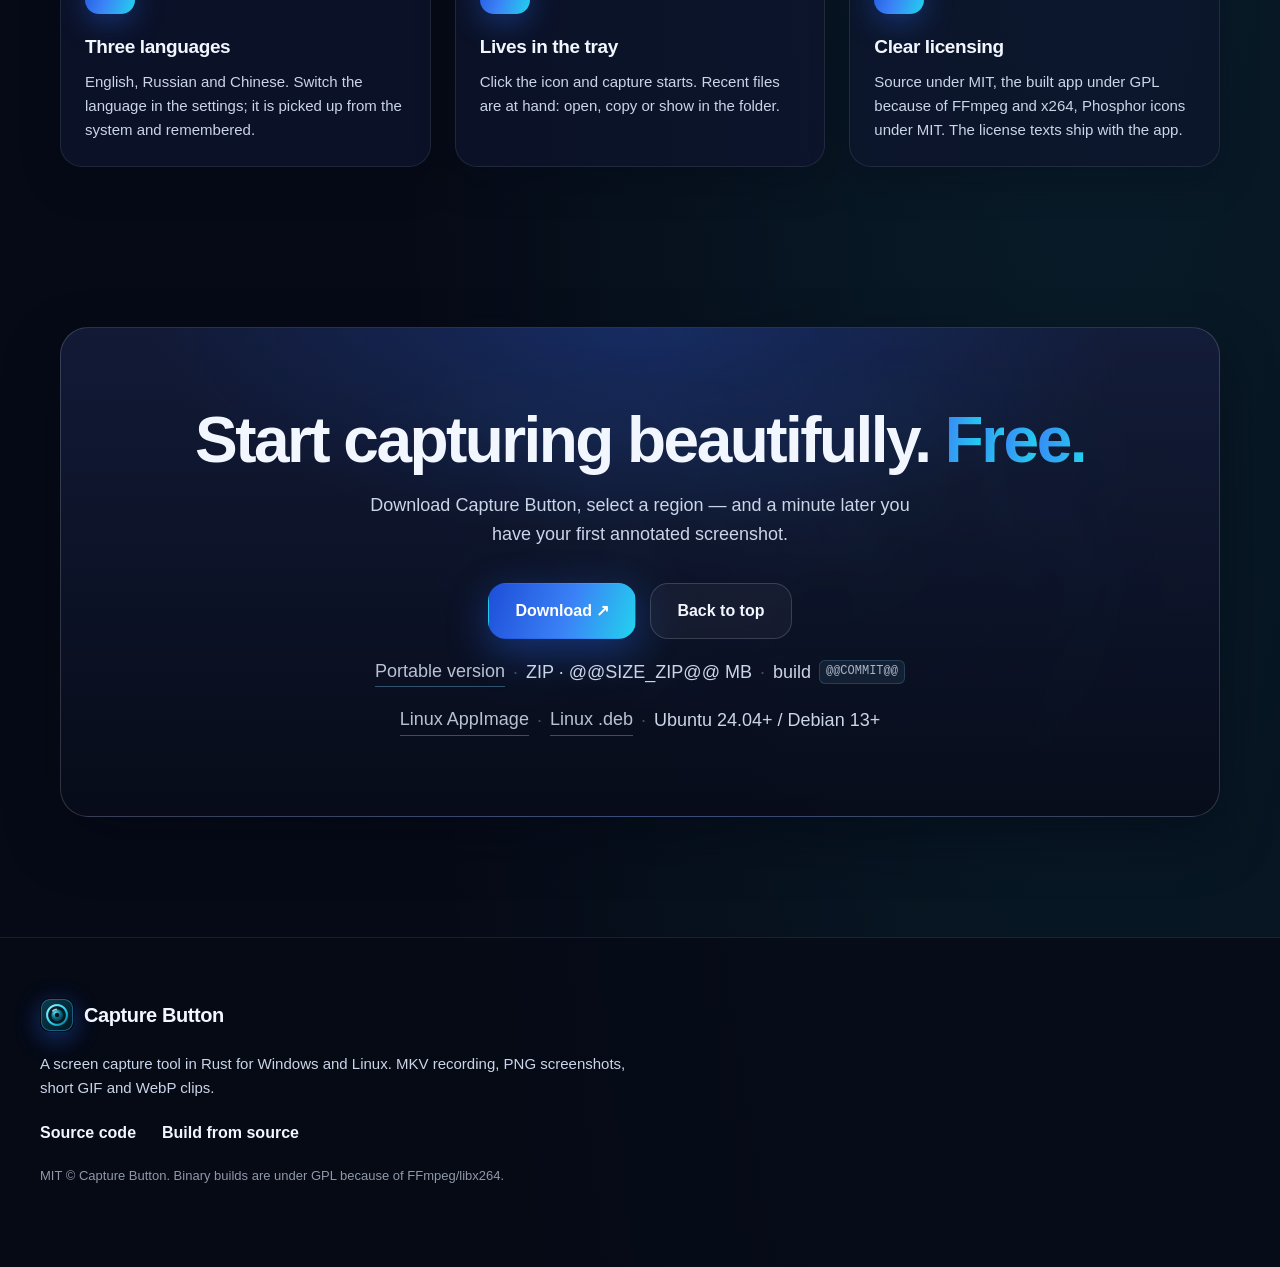
==== commit bbba4e5f: "Show the Linux checksums on the site" ====
--- a/site/en/index.html
+++ b/site/en/index.html
@@ -442,9 +442,9 @@
           <code class="cta-hash">@@COMMIT@@</code>
         </p>
         <p class="cta-meta cta-linux">
-          <a class="cta-portable" href="https://github.com/machine202502/capture-button/releases/latest/download/CaptureButton-@@VERSION@@-linux-x64.AppImage" target="_blank" rel="noopener" data-key="cta.linux.appimage">Linux AppImage</a>
+          <a class="cta-portable" href="https://github.com/machine202502/capture-button/releases/latest/download/CaptureButton-@@VERSION@@-linux-x64.AppImage" target="_blank" rel="noopener" title="sha256 @@HASH_APPIMAGE@@" data-key="cta.linux.appimage">Linux AppImage</a>
           <span class="cta-meta-dot">·</span>
-          <a class="cta-portable" href="https://github.com/machine202502/capture-button/releases/latest/download/CaptureButton-@@VERSION@@-linux-x64.deb" target="_blank" rel="noopener" data-key="cta.linux.deb">Linux .deb</a>
+          <a class="cta-portable" href="https://github.com/machine202502/capture-button/releases/latest/download/CaptureButton-@@VERSION@@-linux-x64.deb" target="_blank" rel="noopener" title="sha256 @@HASH_DEB@@" data-key="cta.linux.deb">Linux .deb</a>
           <span class="cta-meta-dot">·</span>
           <span class="cta-meta-size" data-key="cta.linux.note">Ubuntu 24.04+ / Debian 13+</span>
         </p>
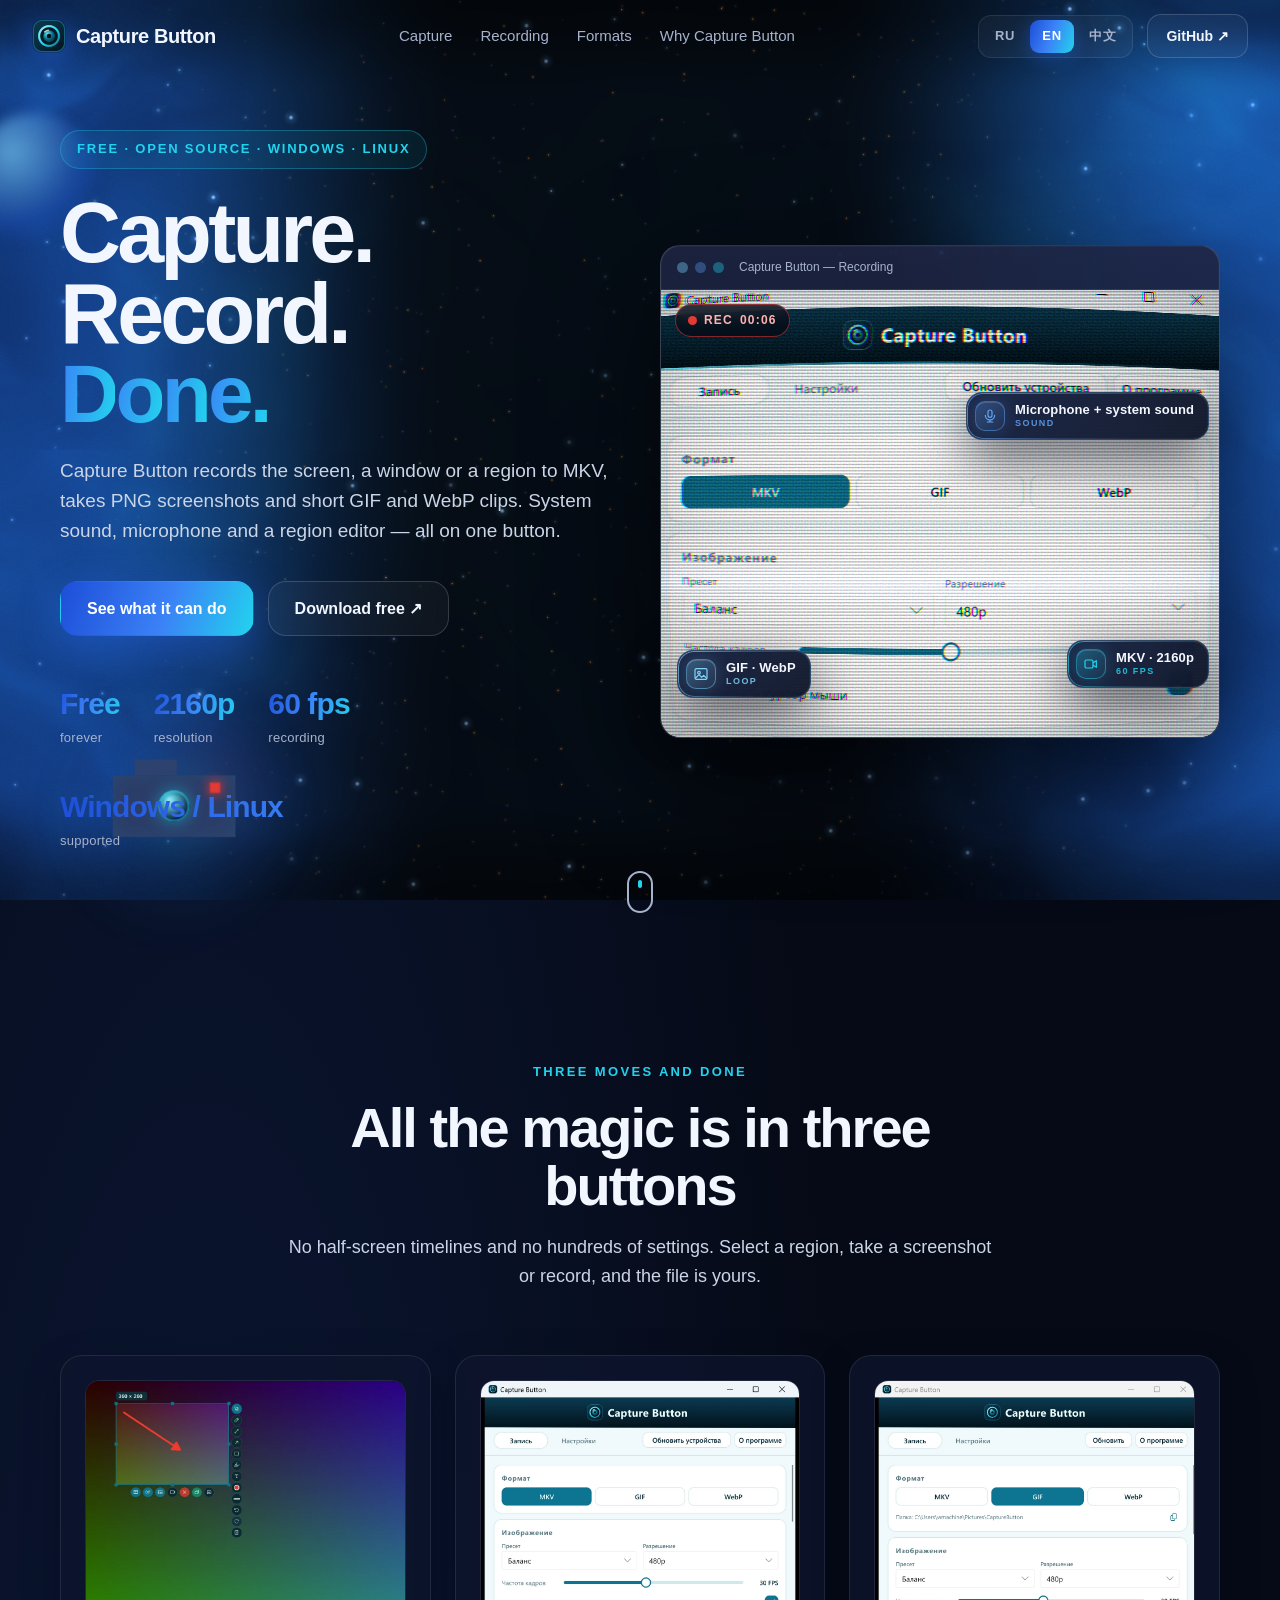
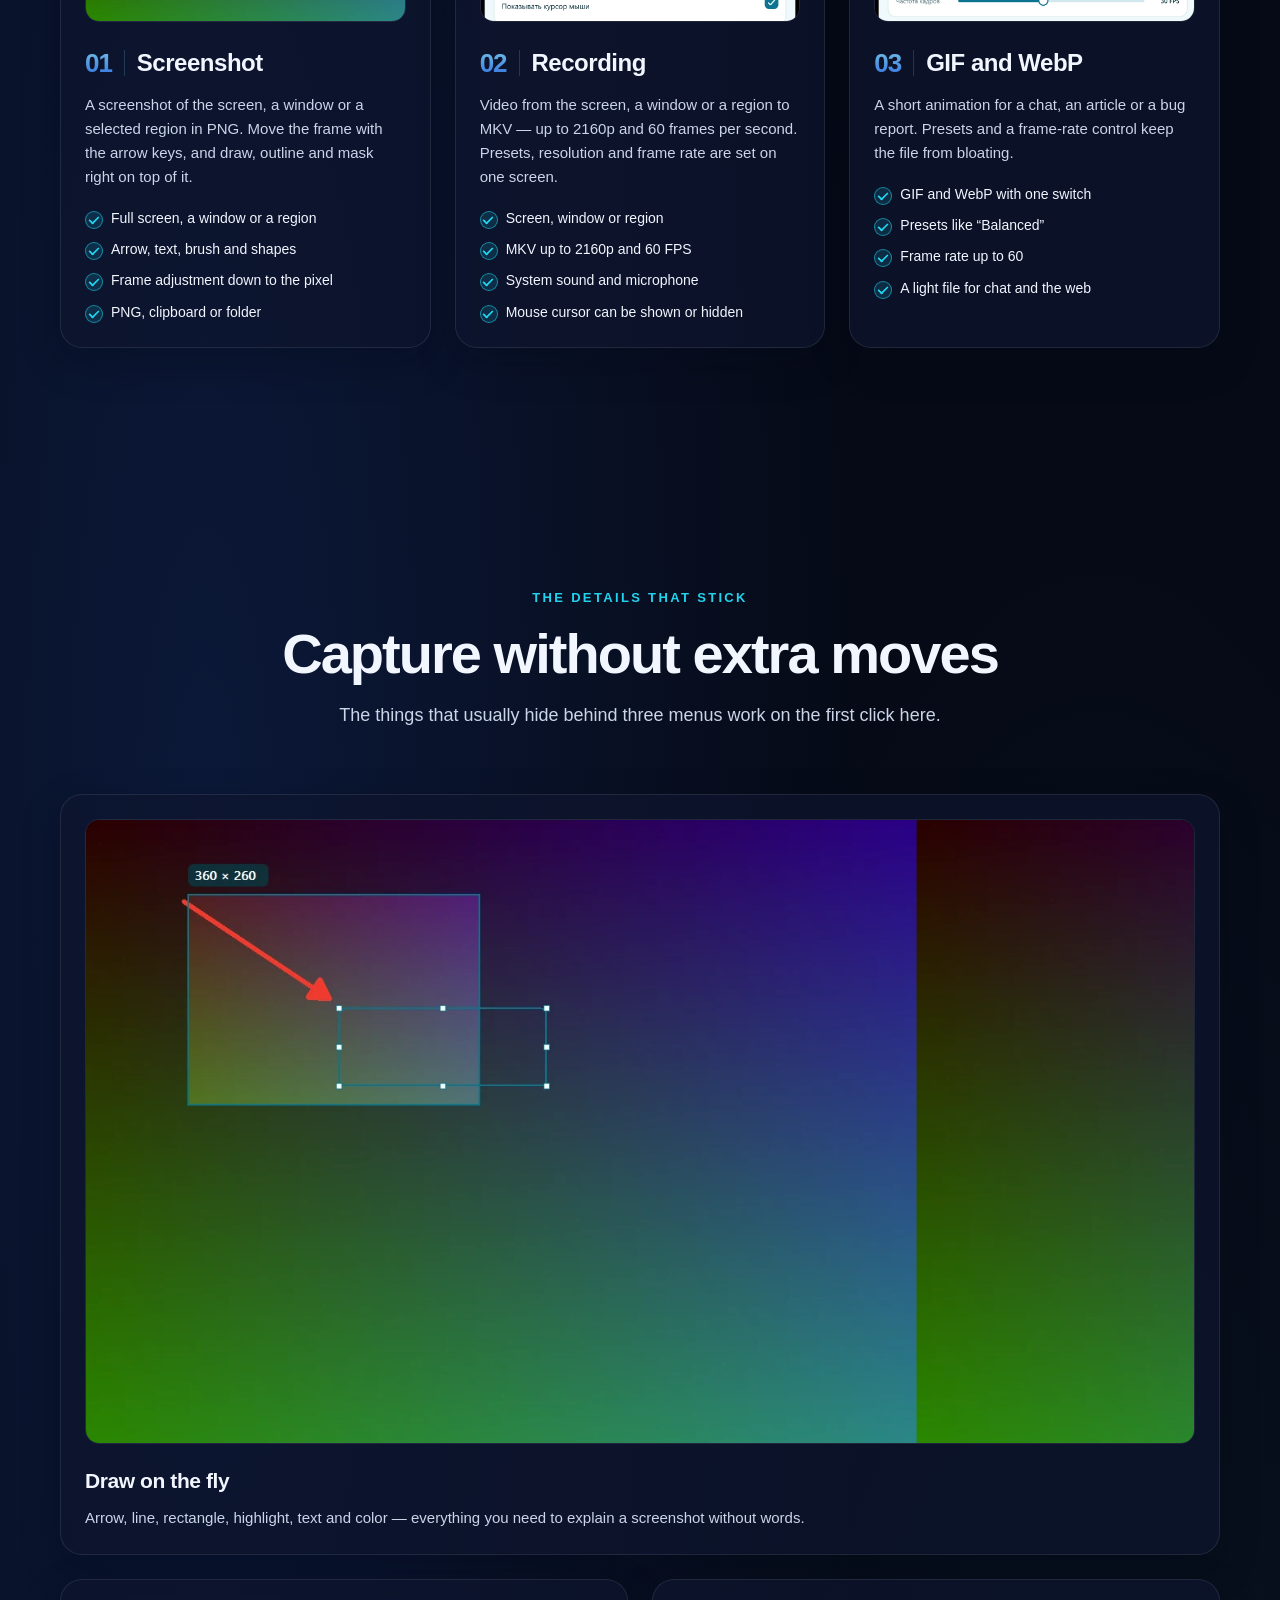
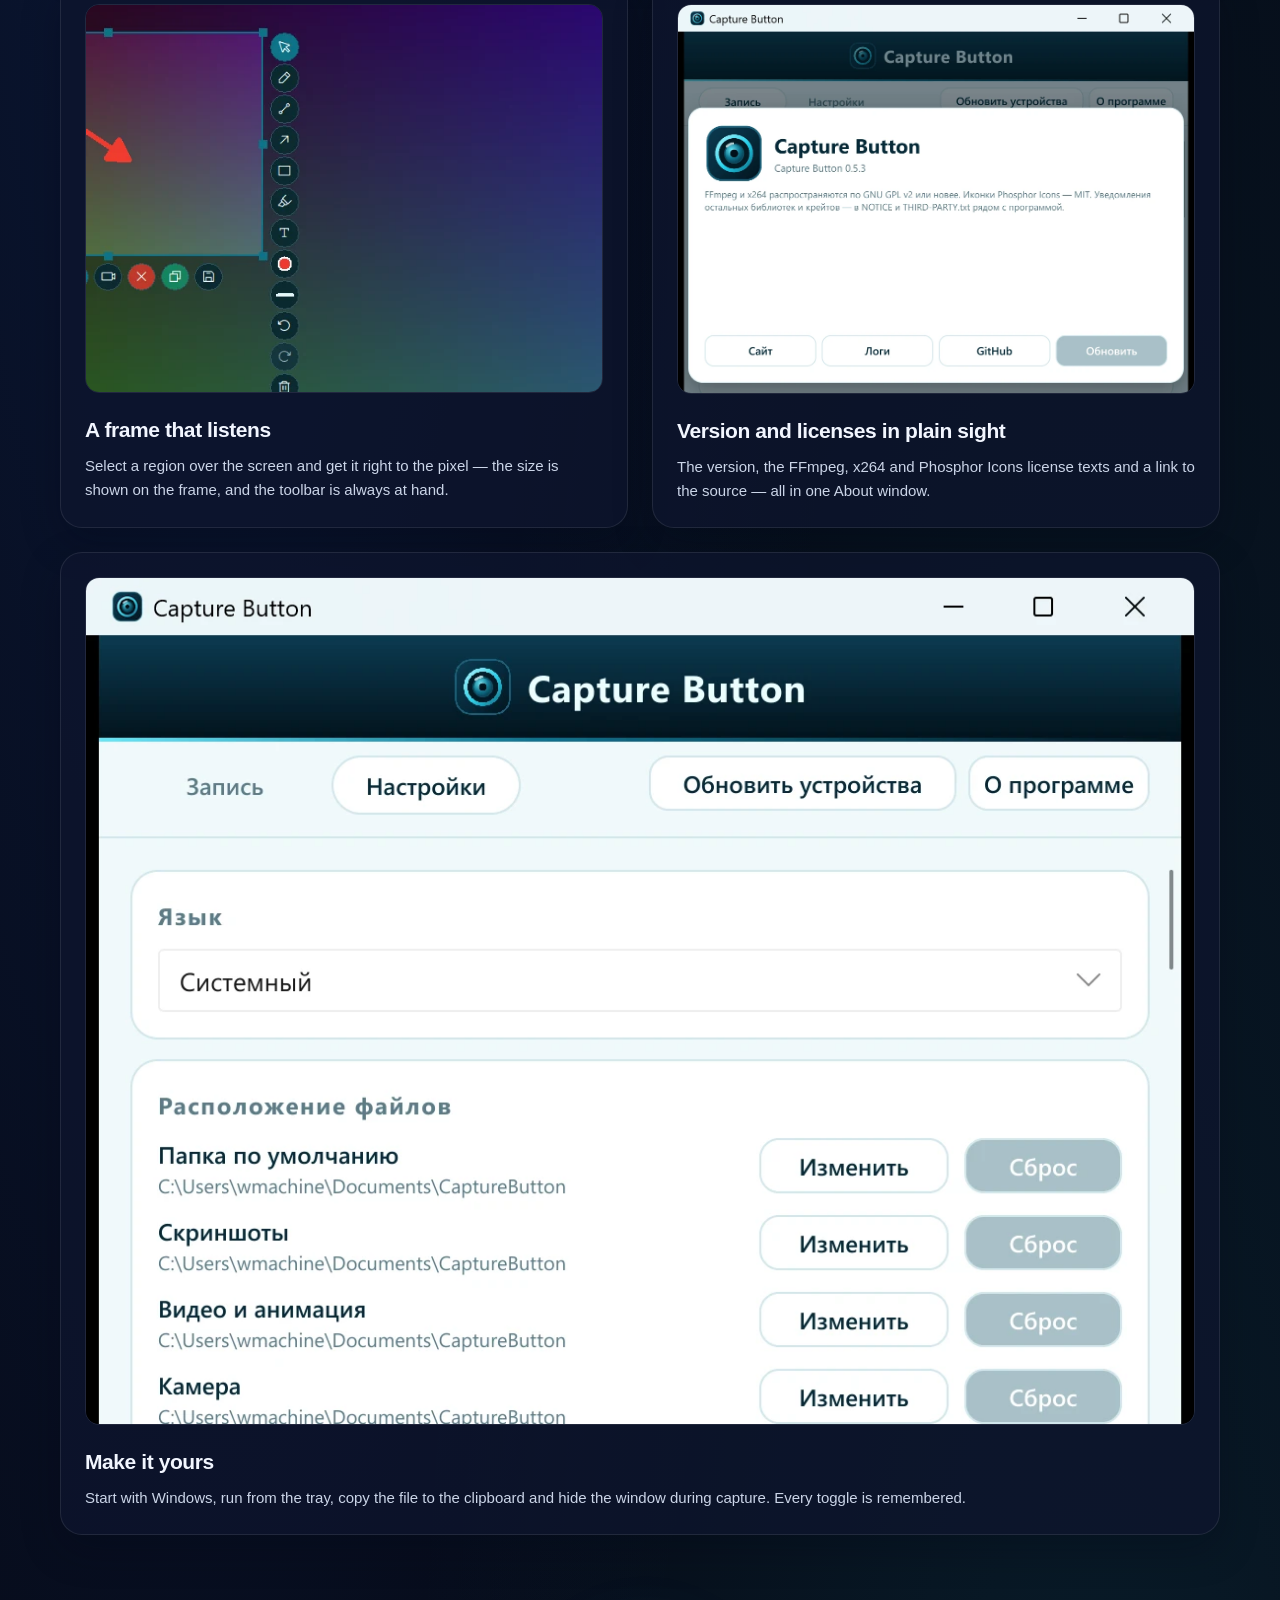
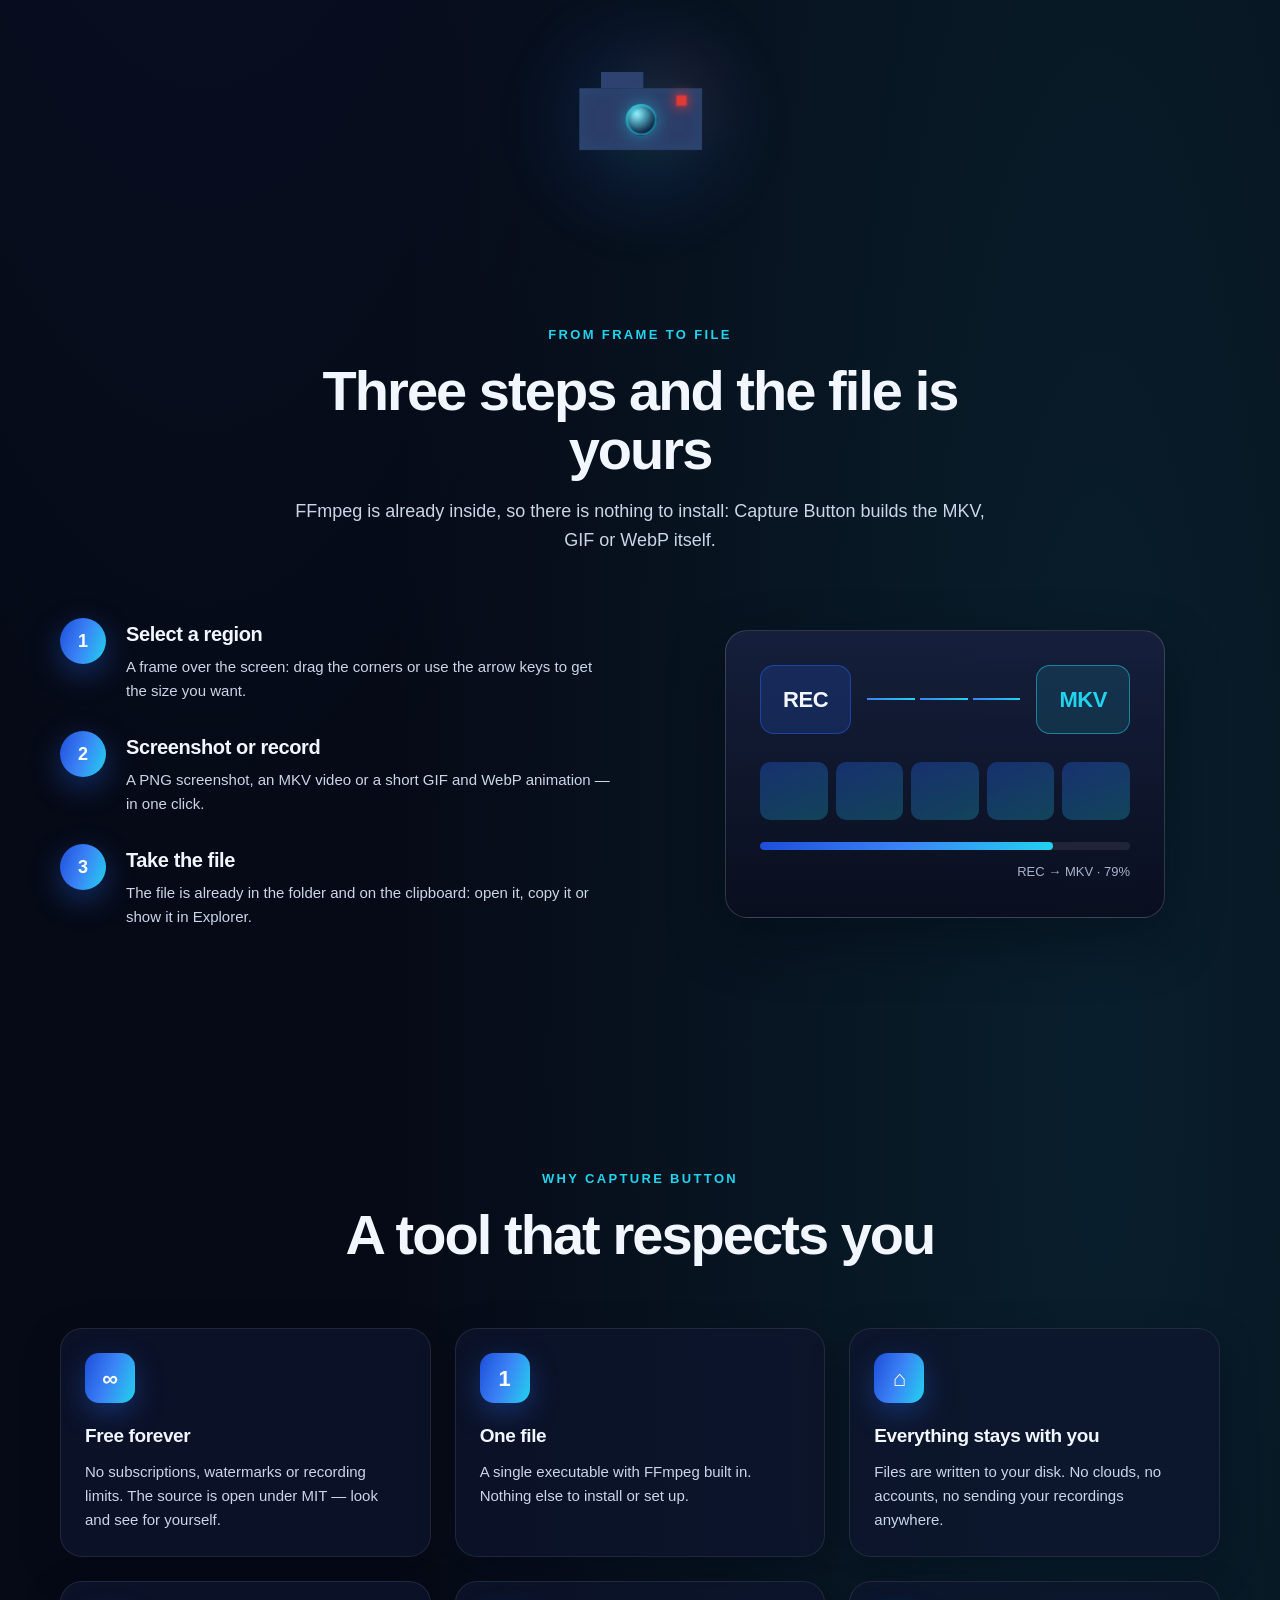
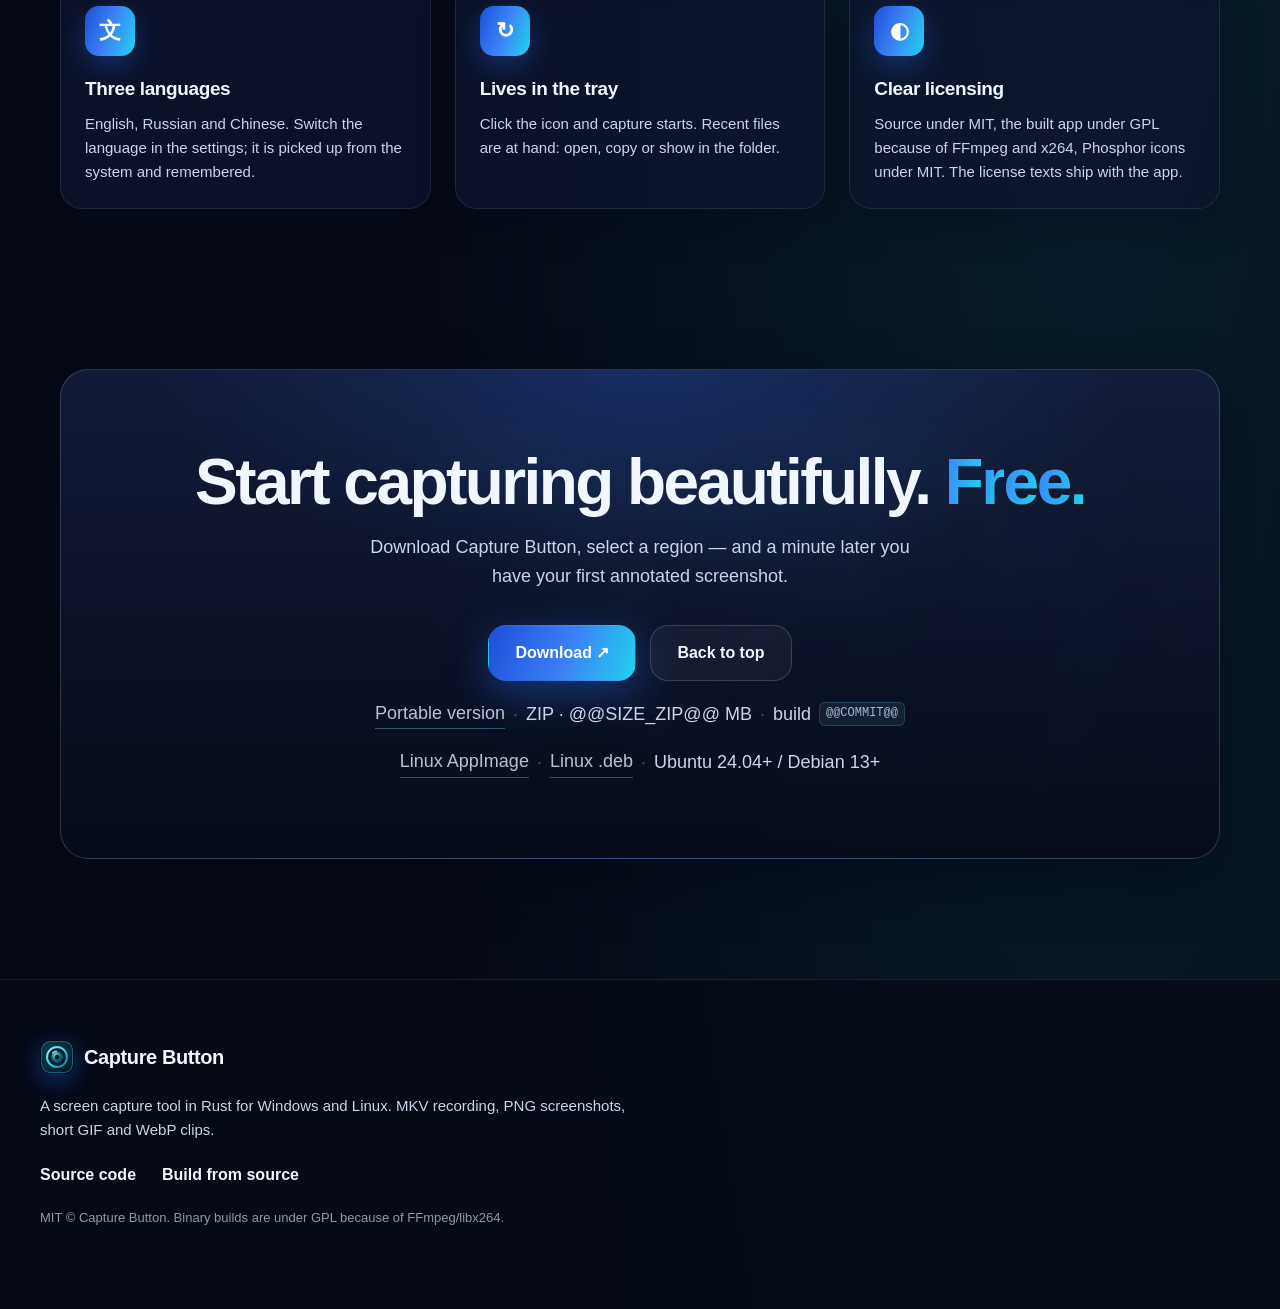
==== commit 6f07267e: "Give the operating system stat its own row" ====
--- a/site/en/index.html
+++ b/site/en/index.html
@@ -28,7 +28,7 @@
   <link rel="icon" type="image/png" href="../assets/img/icon.png">
   <link rel="apple-touch-icon" href="../assets/img/icon-512.png">
   <link rel="preload" as="image" href="../assets/img/screen-record.webp" type="image/webp" fetchpriority="high">
-  <link rel="stylesheet" href="../assets/css/style.css?v=47">
+  <link rel="stylesheet" href="../assets/css/style.css?v=48">
   <script type="application/ld+json">
   {
     "@context": "https://schema.org",
@@ -144,7 +144,7 @@
             <strong><span data-count="60">0</span><span data-key="stat.fps.unit"> fps</span></strong>
             <span data-key="stat.fps.label">recording</span>
           </div>
-          <div class="stat">
+          <div class="stat stat-os">
             <strong data-key="stat.os.value">Windows / Linux</strong>
             <span data-key="stat.os.label">supported</span>
           </div>
--- a/site/assets/css/style.css
+++ b/site/assets/css/style.css
@@ -446,6 +446,16 @@
   margin-top: 44px;
 }
 
+/* The operating system values are longer than a number, so they take a row of
+   their own instead of pushing the three numbers around. */
+.stat-os {
+  flex-basis: 100%;
+}
+
+.stat-os strong {
+  font-size: 26px;
+}
+
 .stat {
   display: flex;
   flex-direction: column;
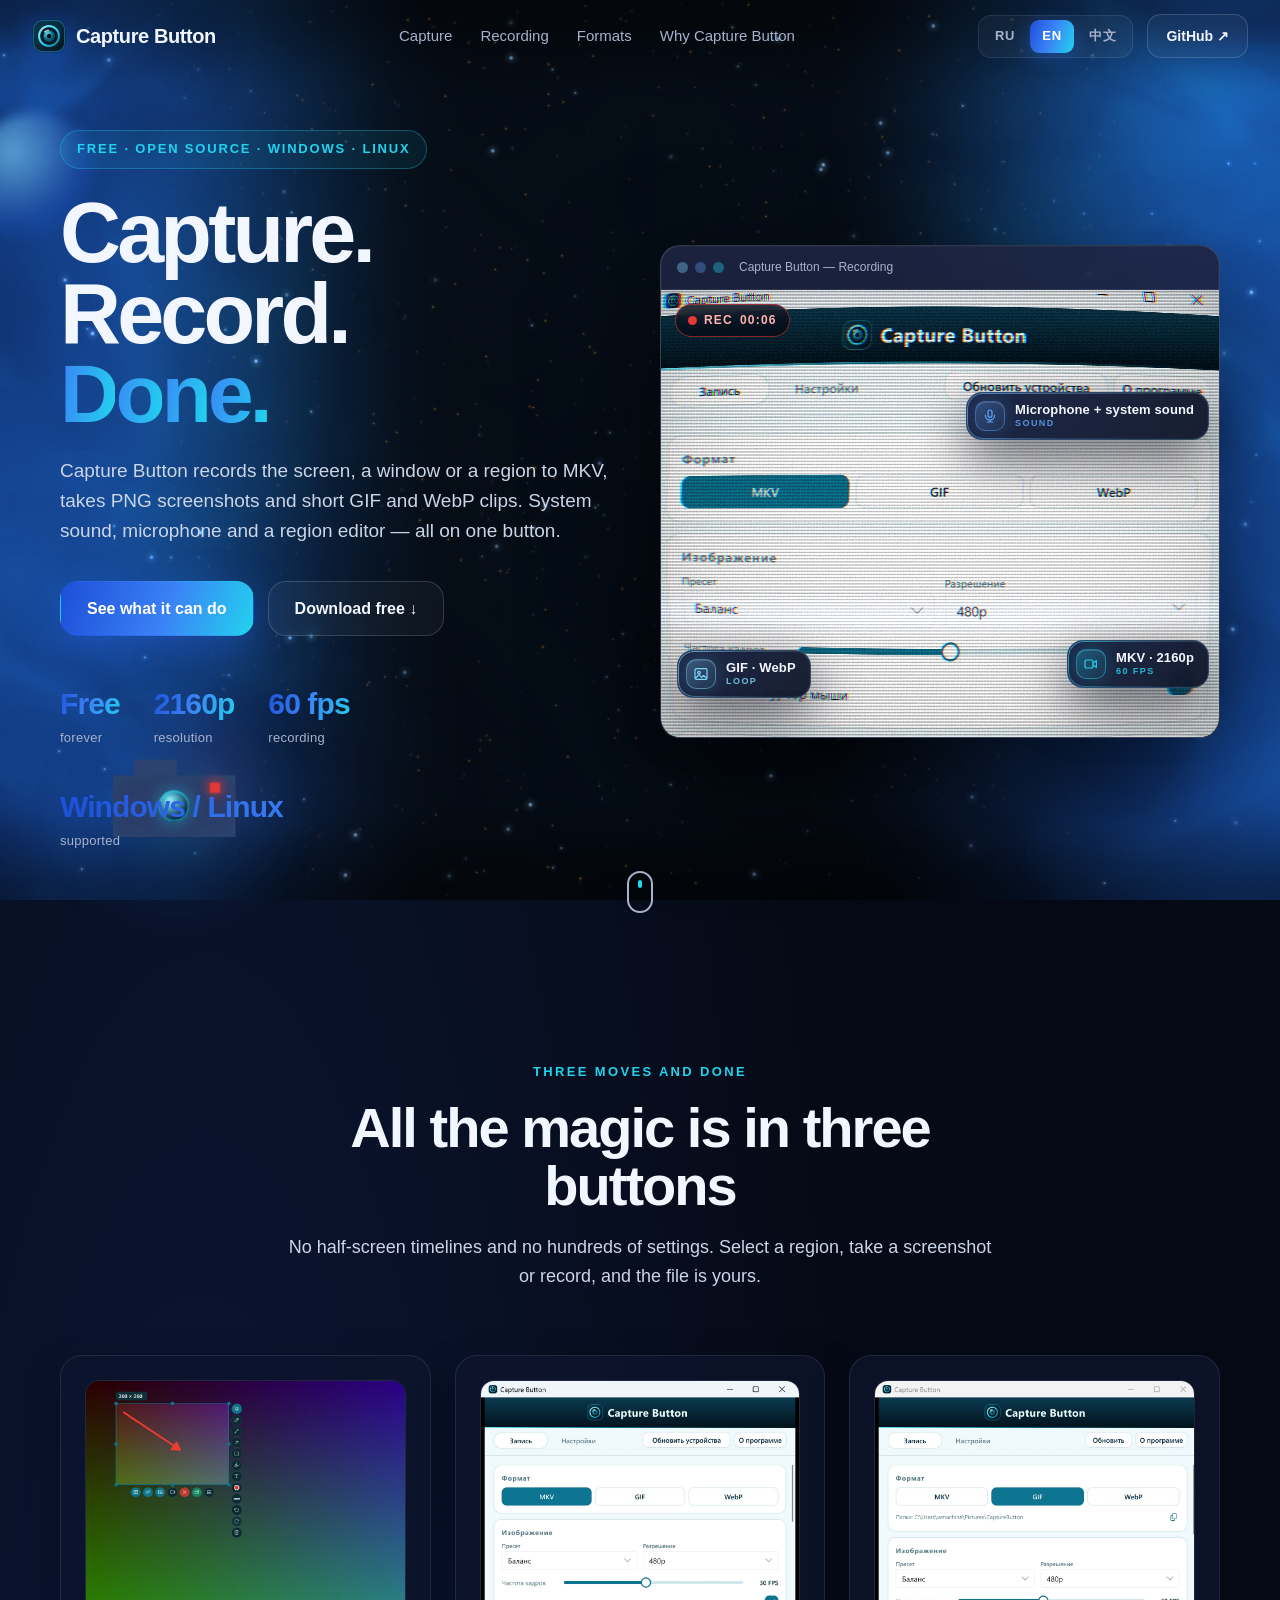
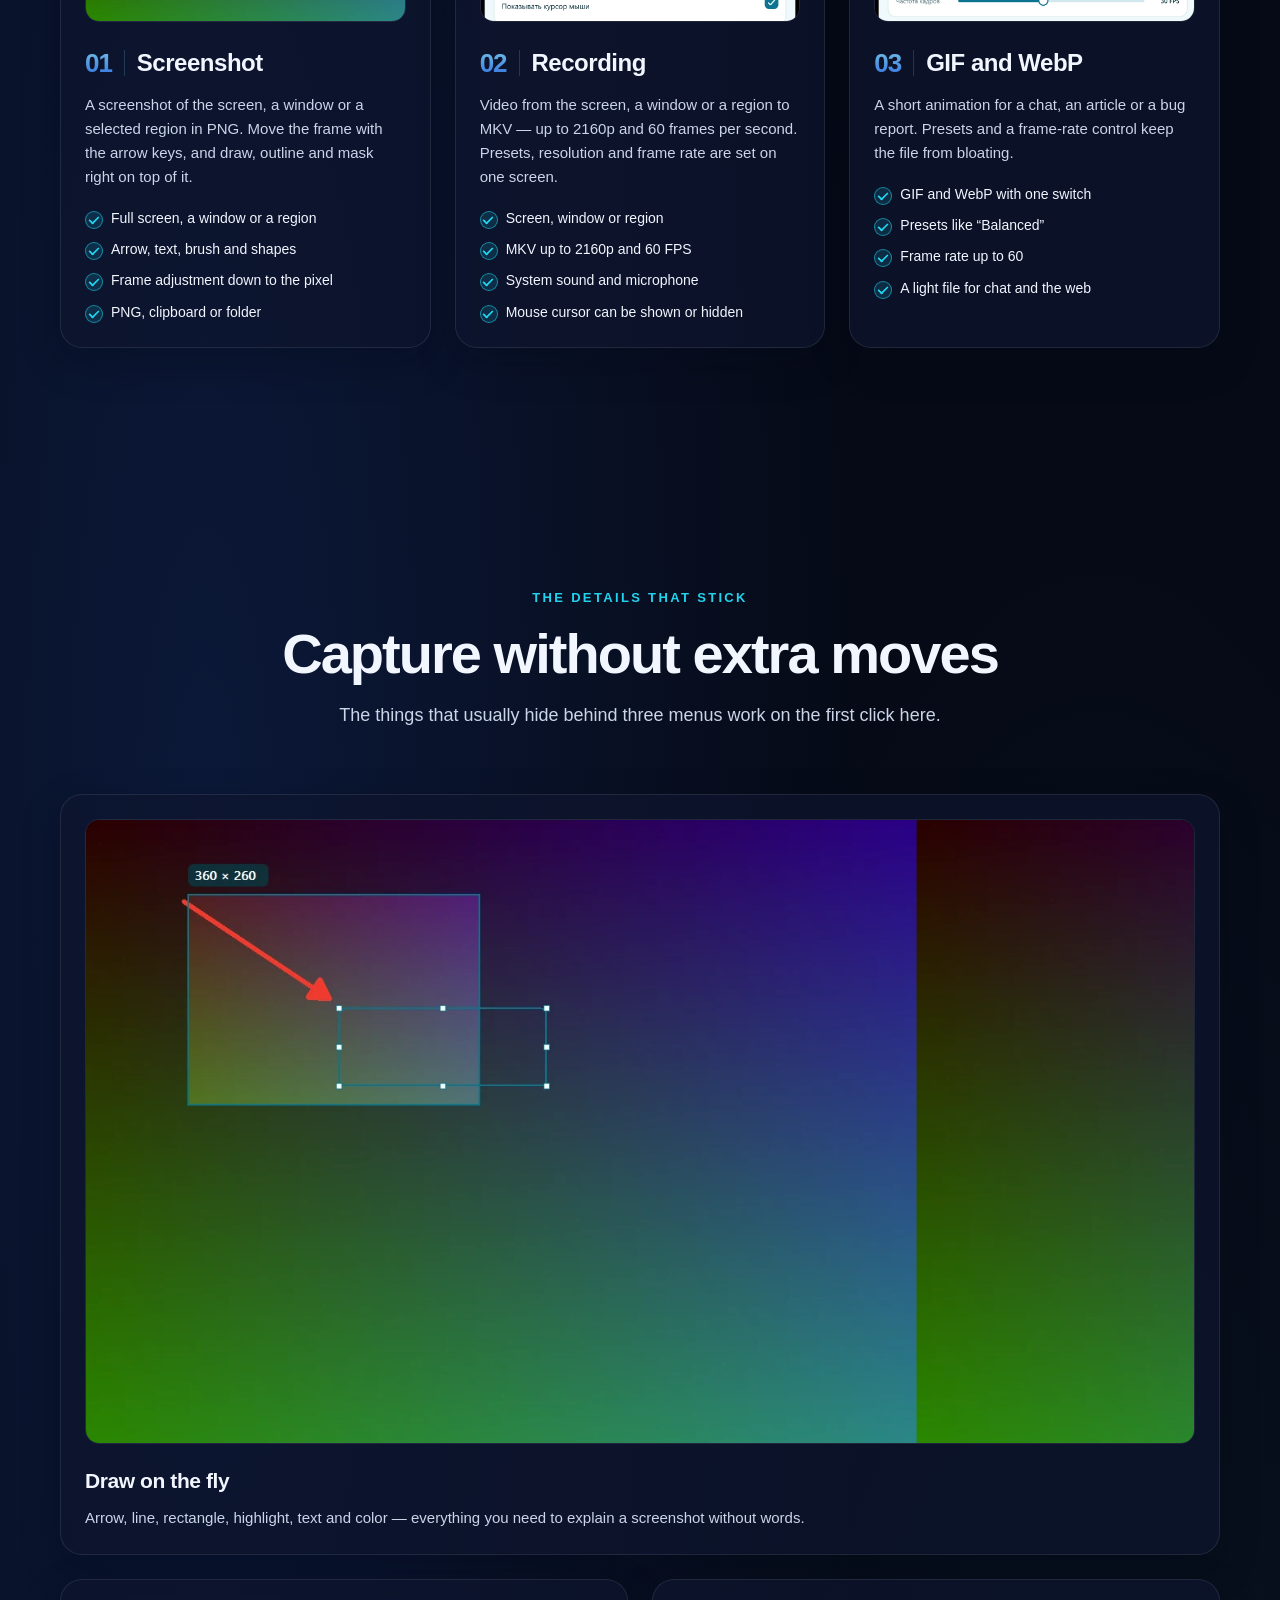
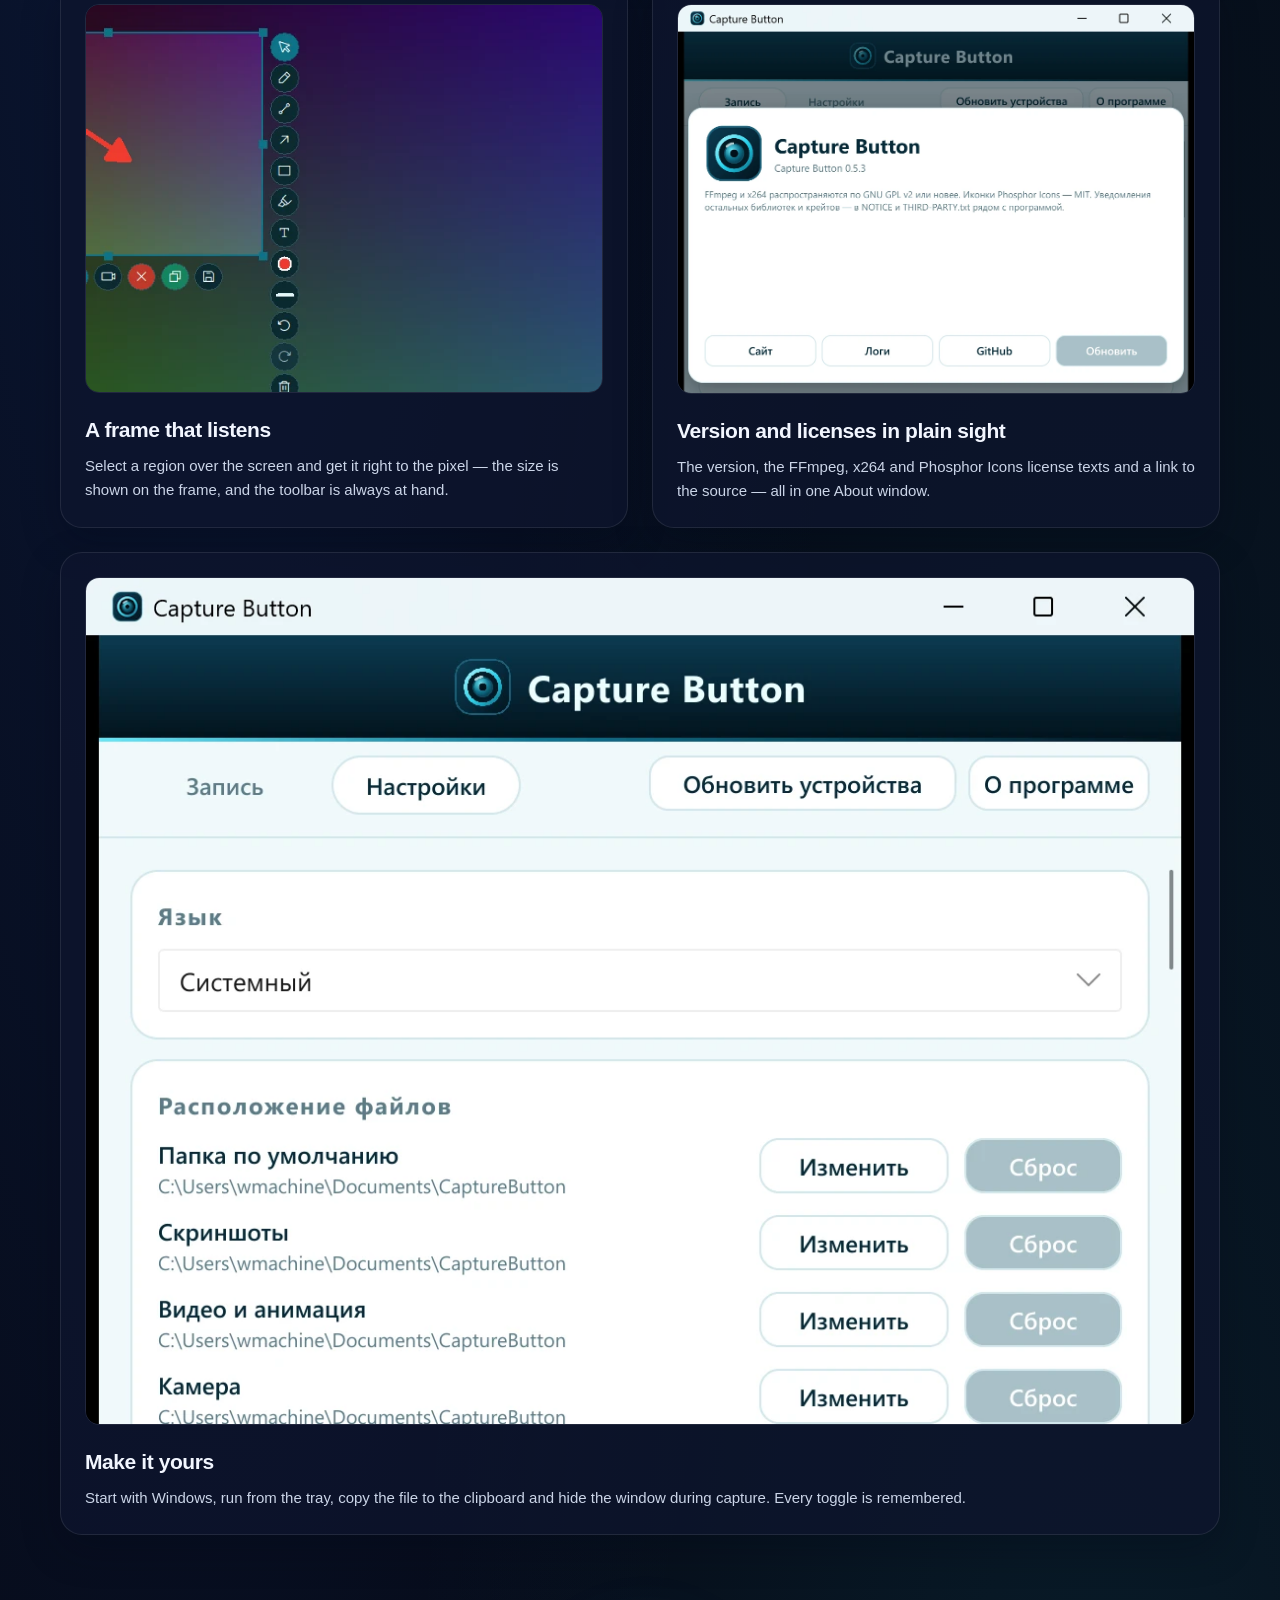
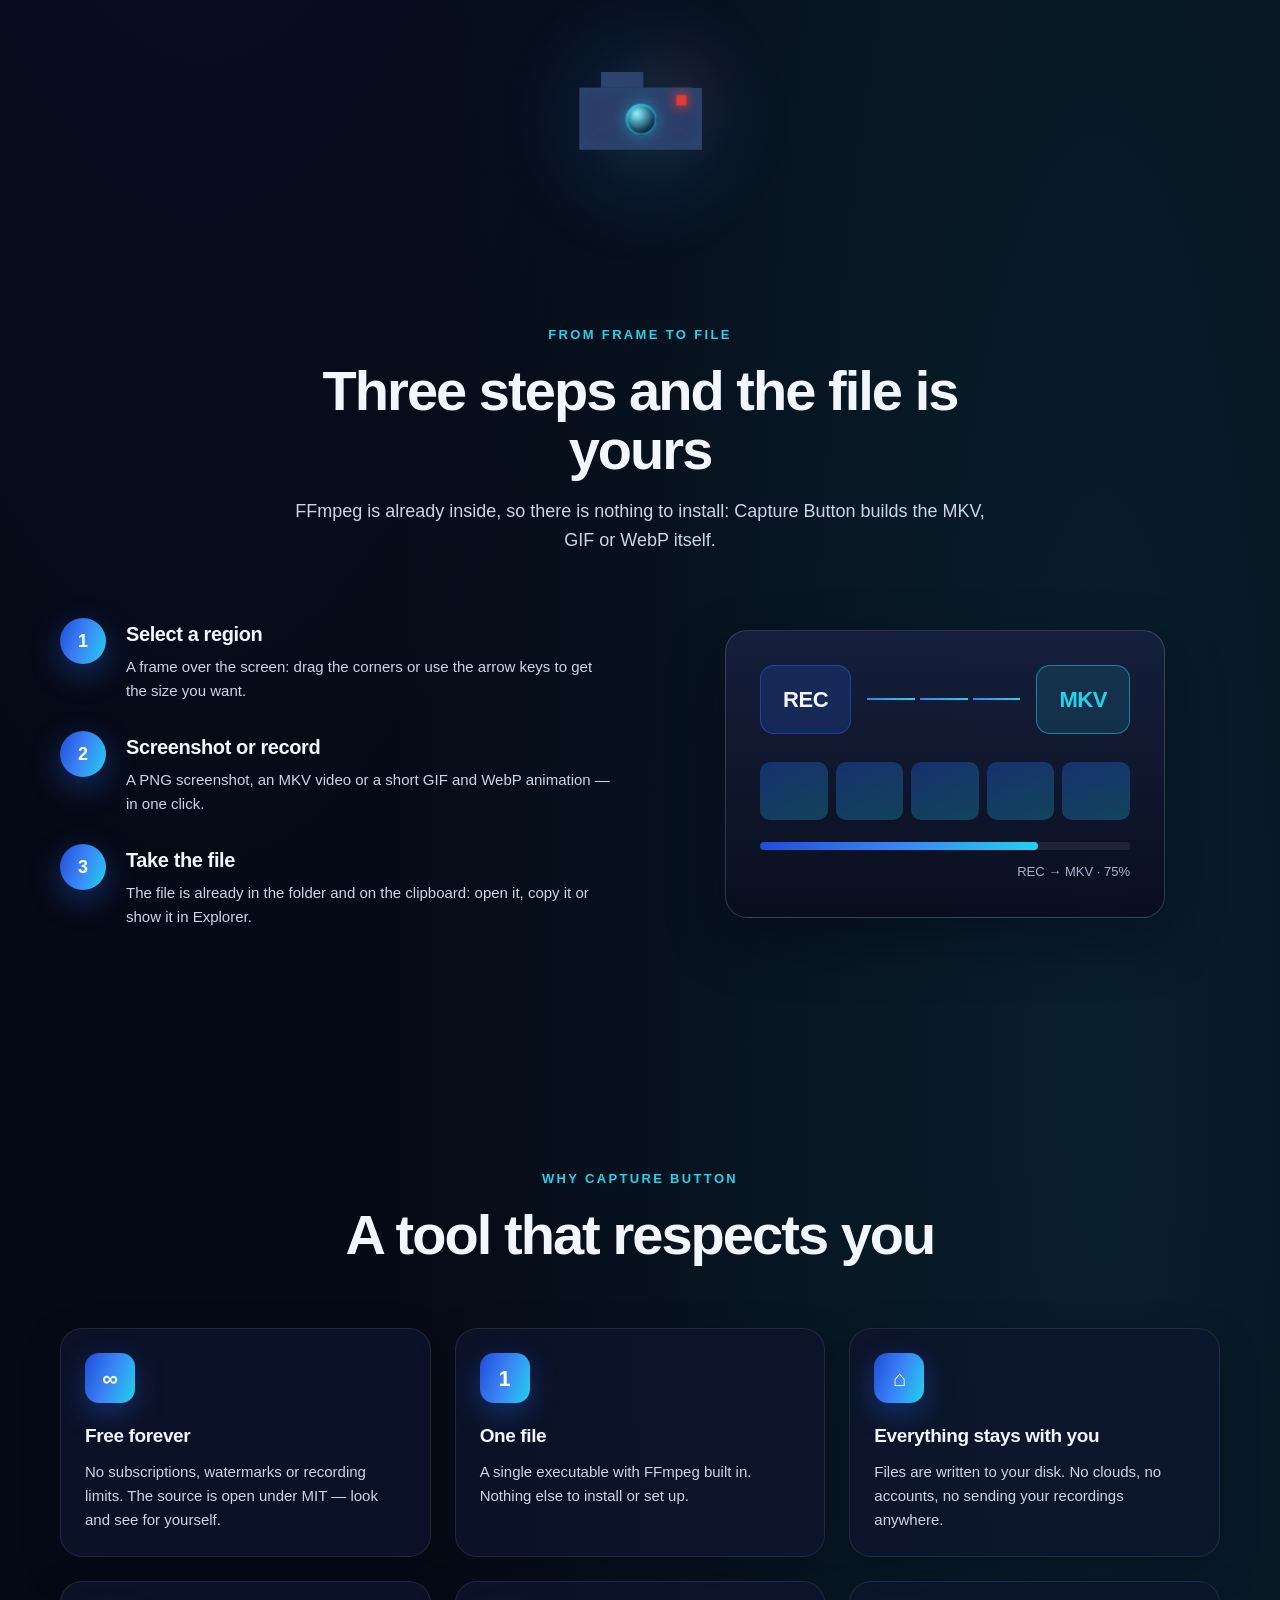
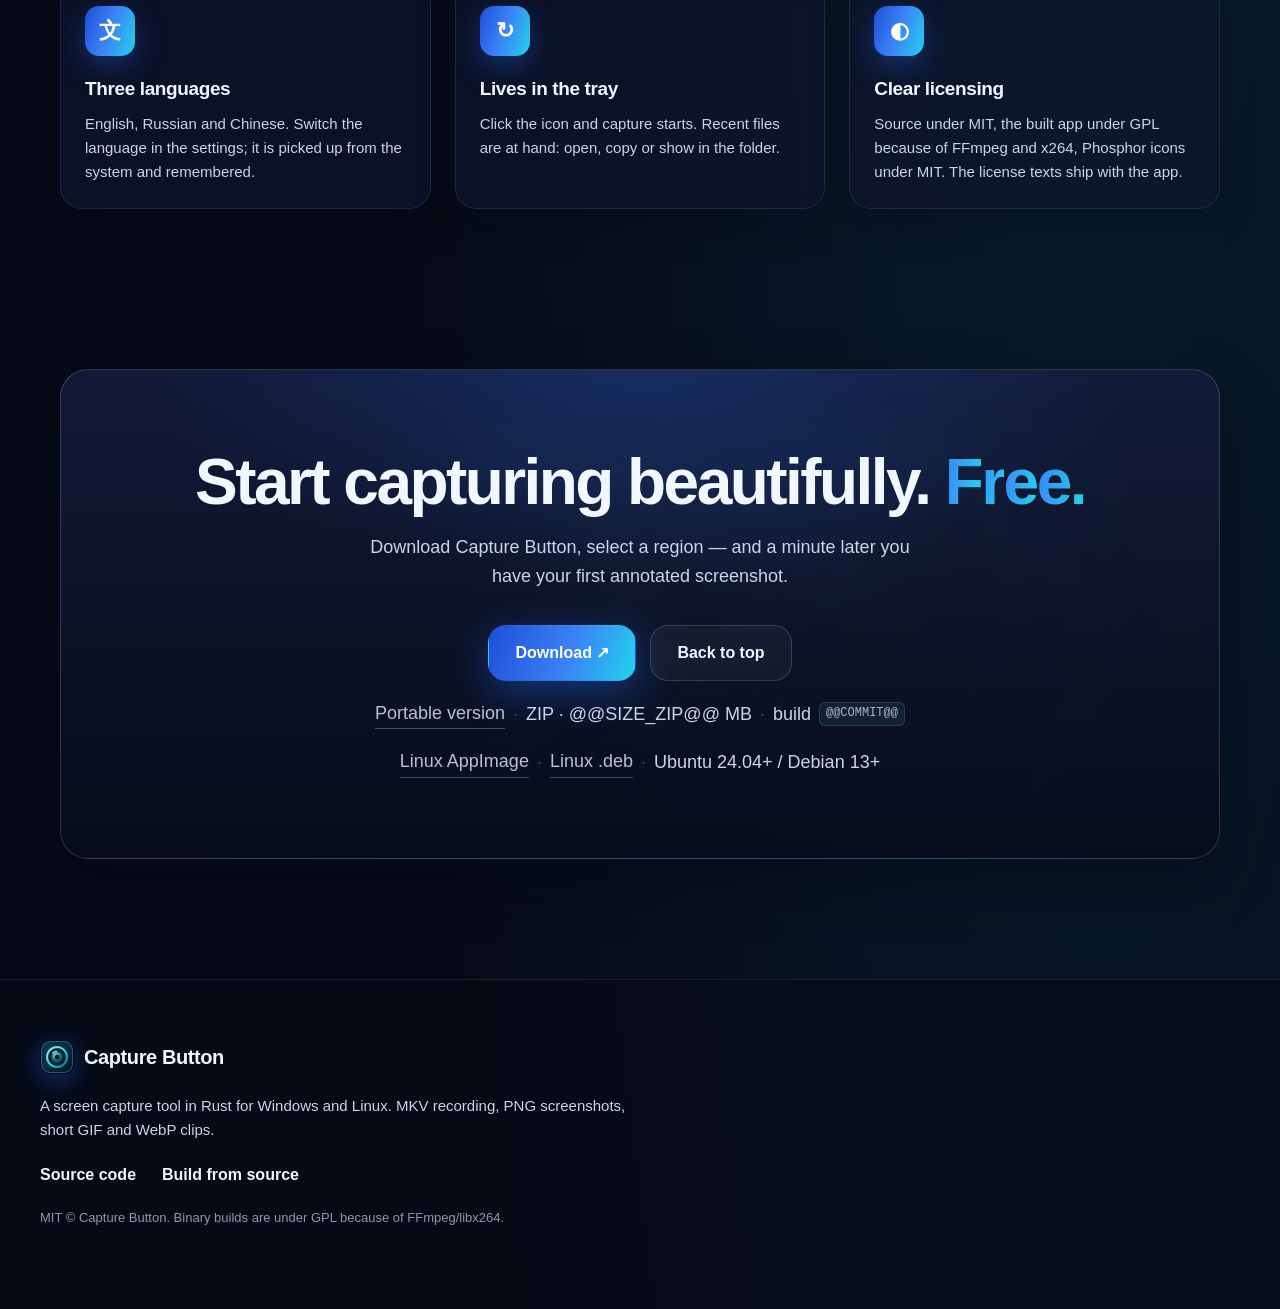
==== commit 758f1a51: "Point the hero download button at the download block" ====
--- a/site/en/index.html
+++ b/site/en/index.html
@@ -129,7 +129,7 @@
         <p class="hero-sub hero-intro" data-delay="240" data-key="hero.sub">Capture Button records the screen, a window or a region to MKV, takes PNG screenshots and short GIF and WebP clips. System sound, microphone and a region editor — all on one button.</p>
         <div class="hero-cta hero-intro" data-delay="320">
           <a class="btn btn-primary magnetic" href="#capture" data-key="hero.cta.primary">See what it can do</a>
-          <a class="btn btn-ghost magnetic" href="https://github.com/machine202502/capture-button/releases/latest/download/CaptureButton-@@VERSION@@-windows-x64-setup.msi" target="_blank" rel="noopener" data-key="hero.cta.ghost">Download free ↗</a>
+          <a class="btn btn-ghost magnetic" href="#download" data-key="hero.cta.ghost">Download free ↓</a>
         </div>
         <div class="hero-stats hero-intro" data-delay="400">
           <div class="stat">
@@ -424,7 +424,7 @@
       </div>
     </section>
 
-    <section class="final-cta">
+    <section class="final-cta" id="download">
       <div class="final-cta-inner reveal">
         <canvas class="cta-fog" aria-hidden="true"></canvas>
         <h2><span data-key="cta.lead">Start capturing beautifully.</span> <span class="gradient-text cta-free" data-wobble data-key="cta.free">Free.</span></h2>
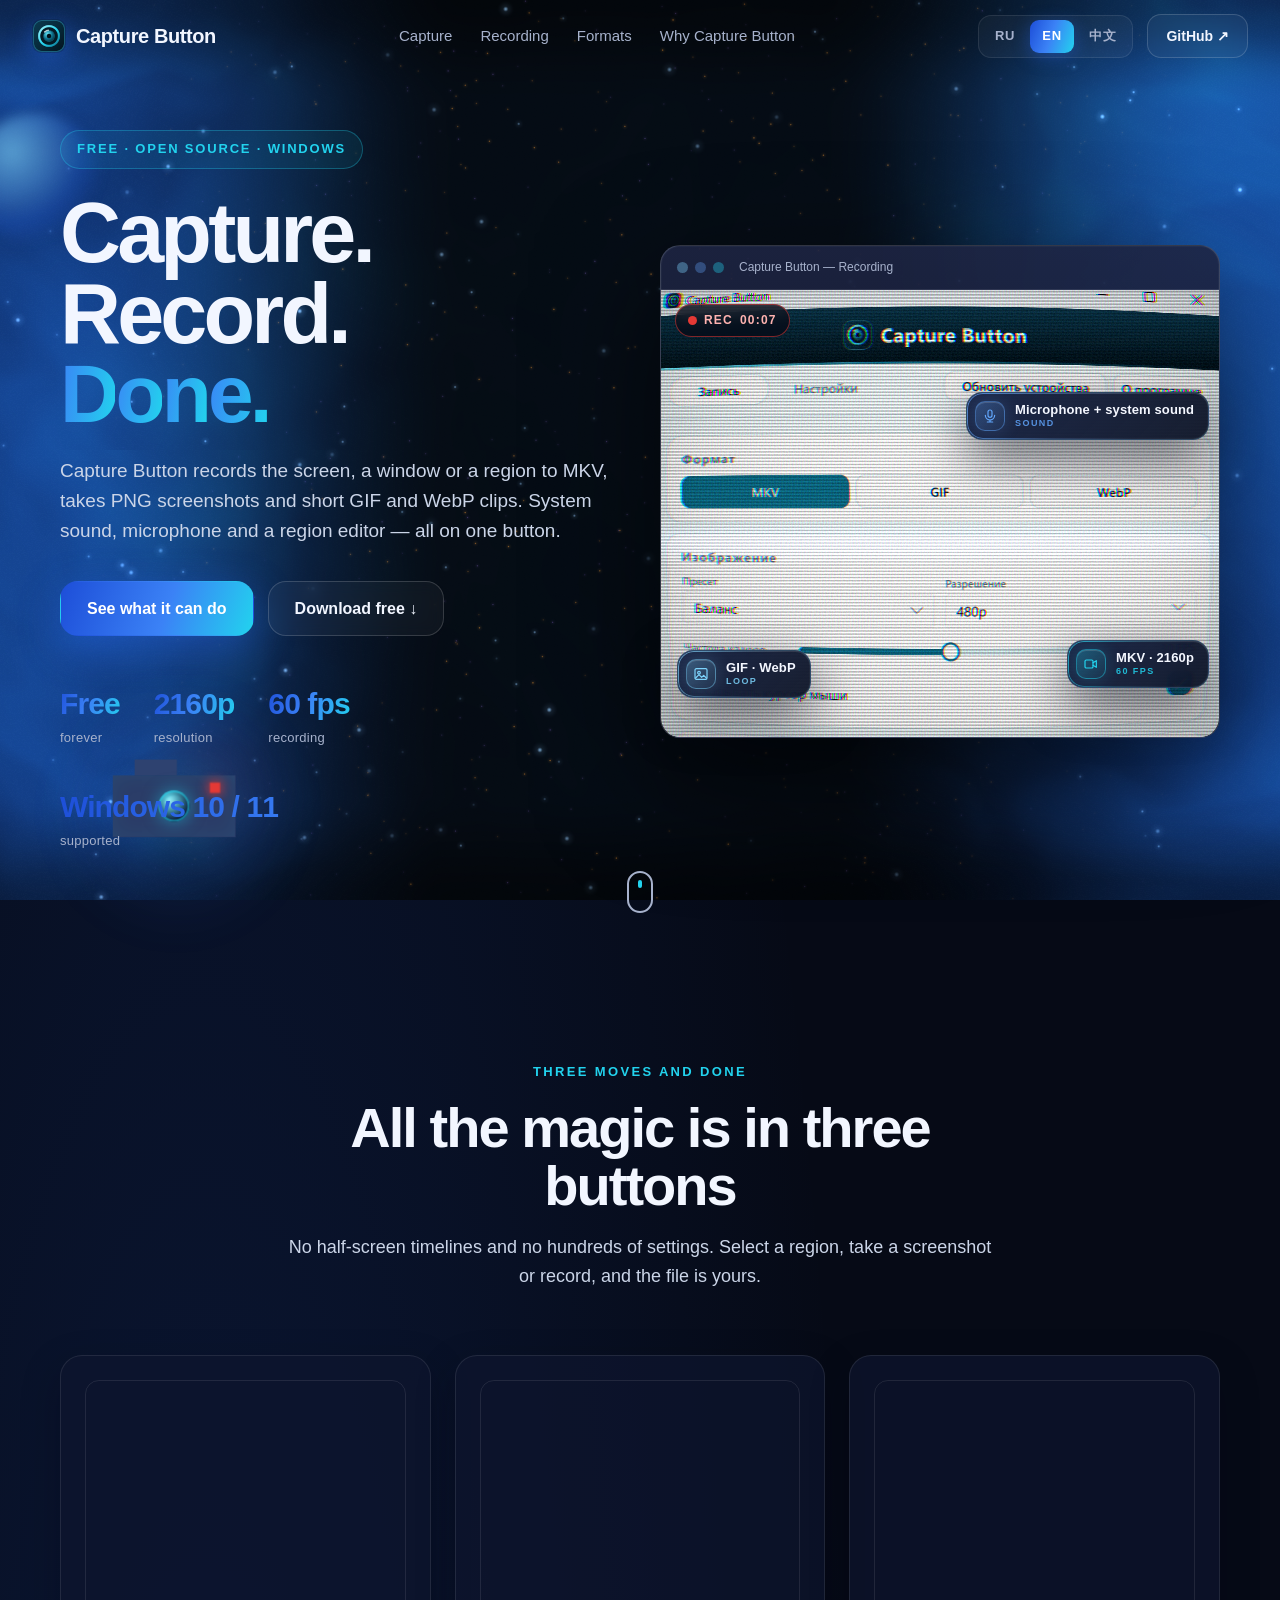
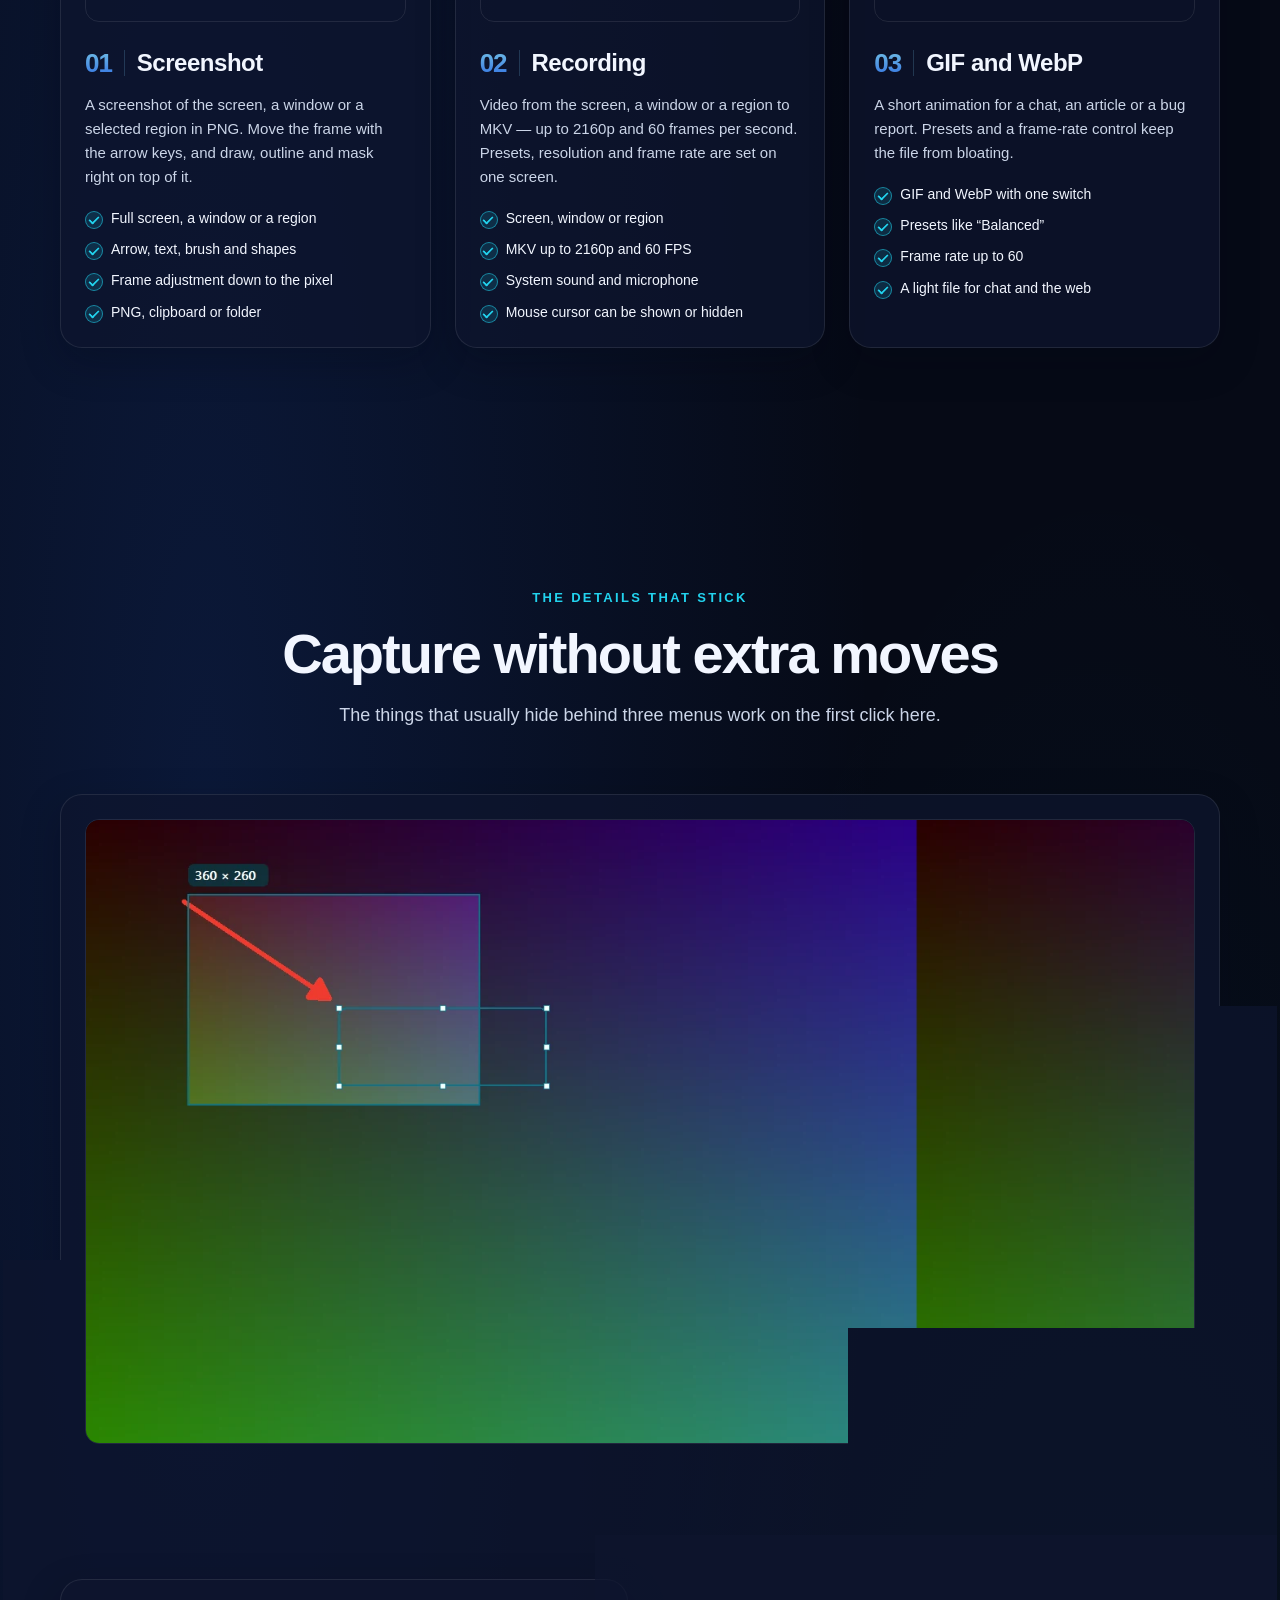
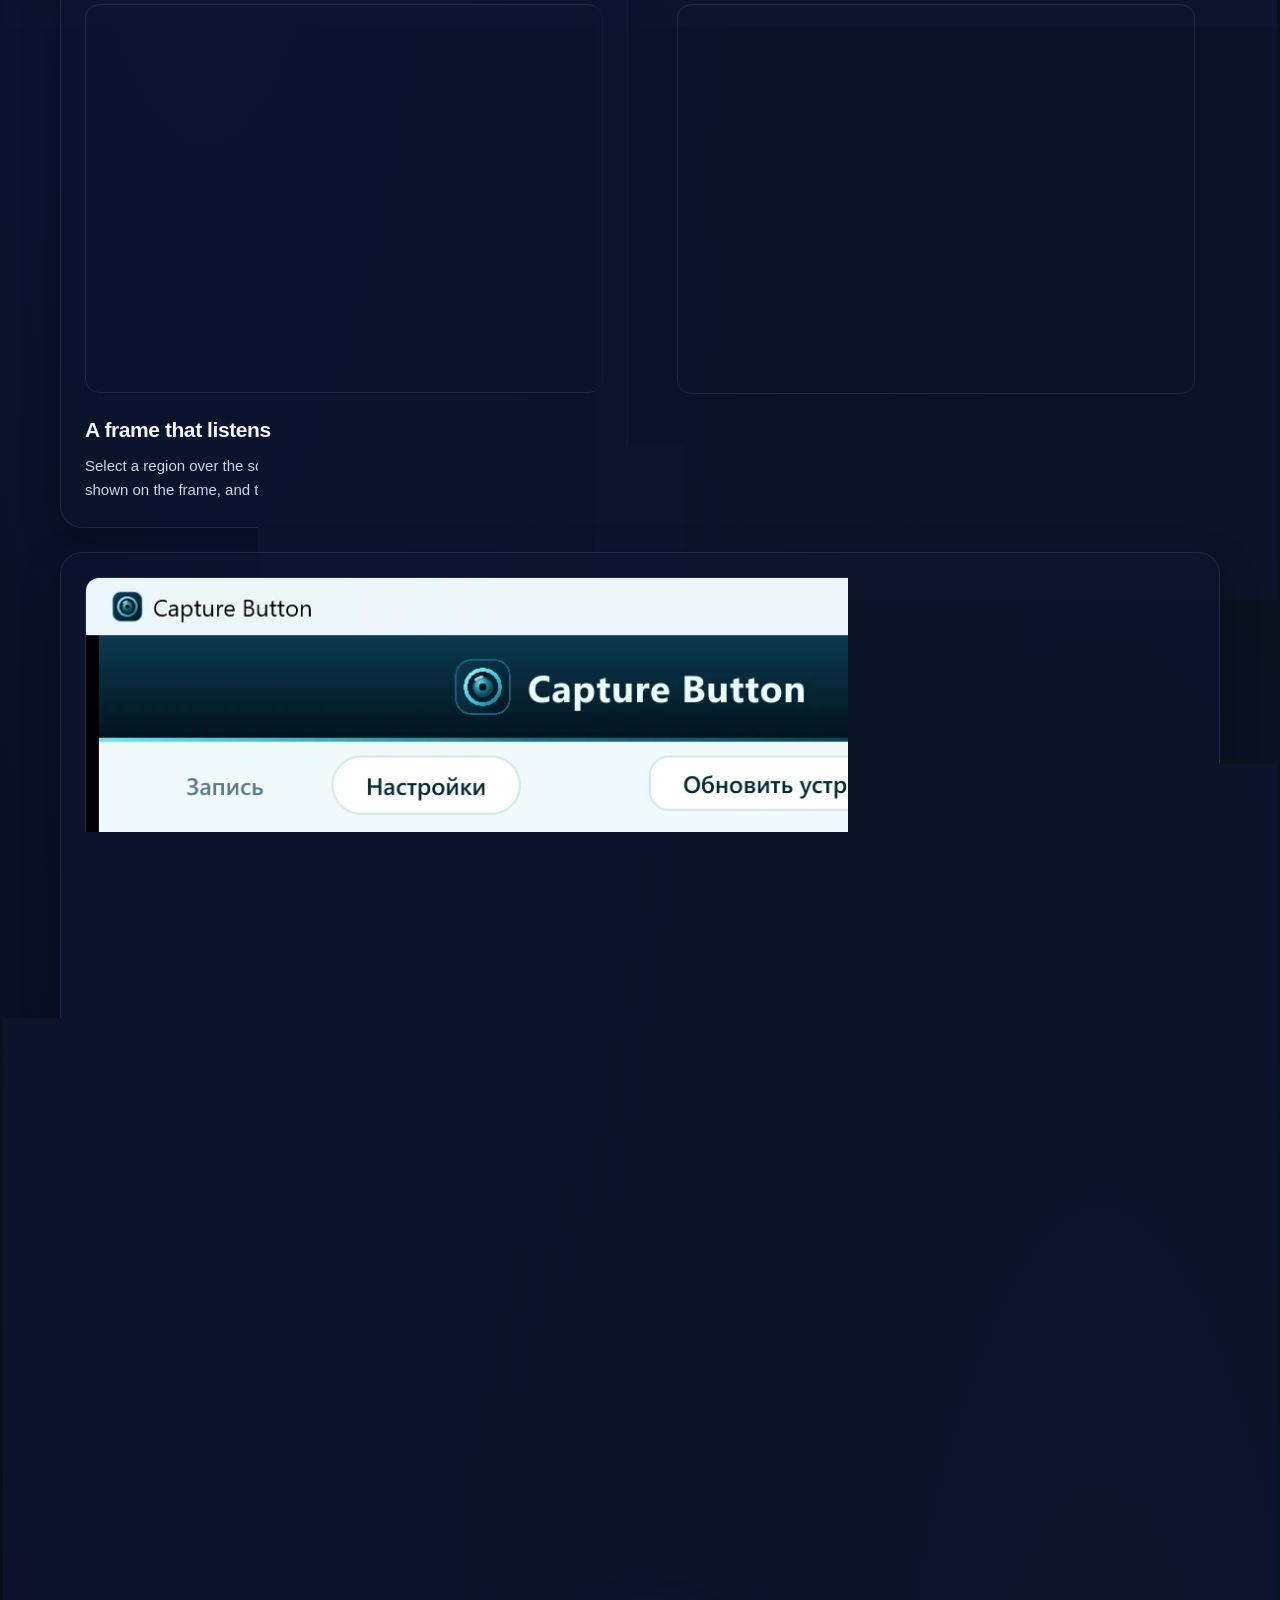
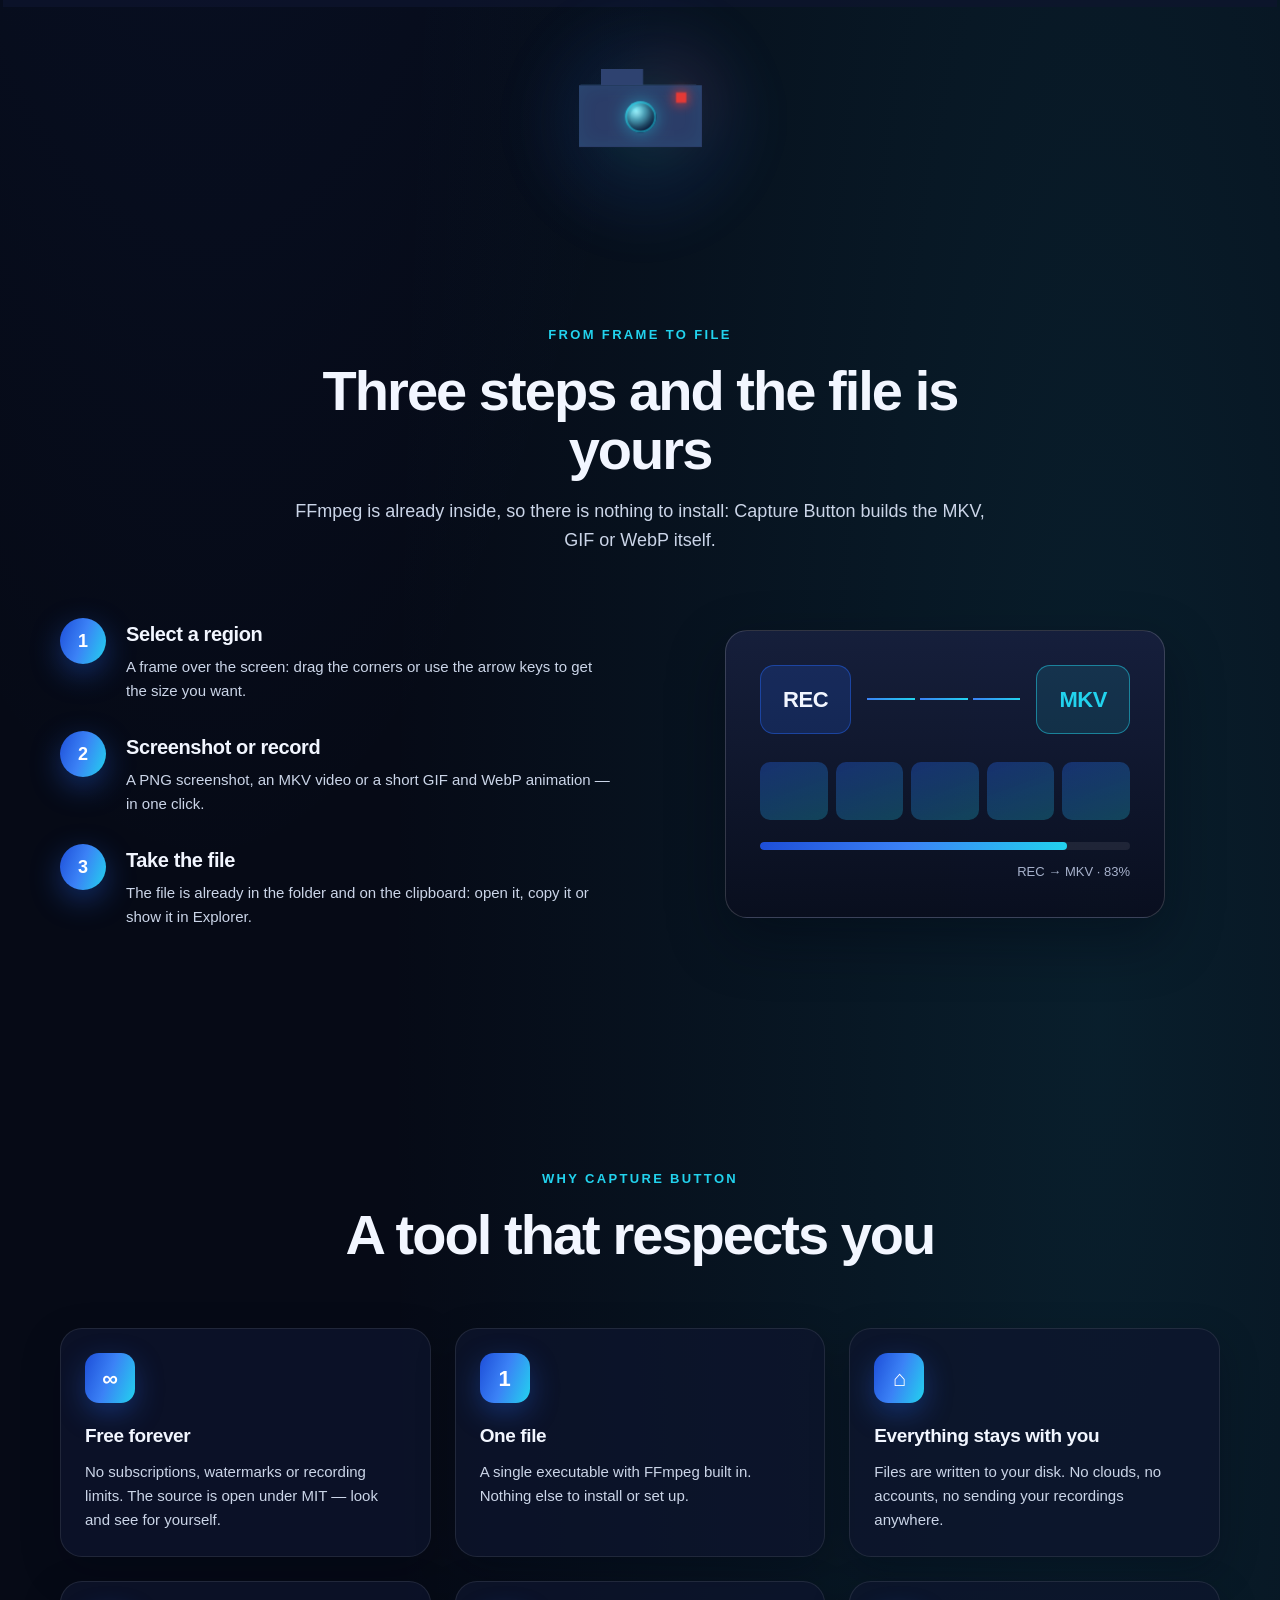
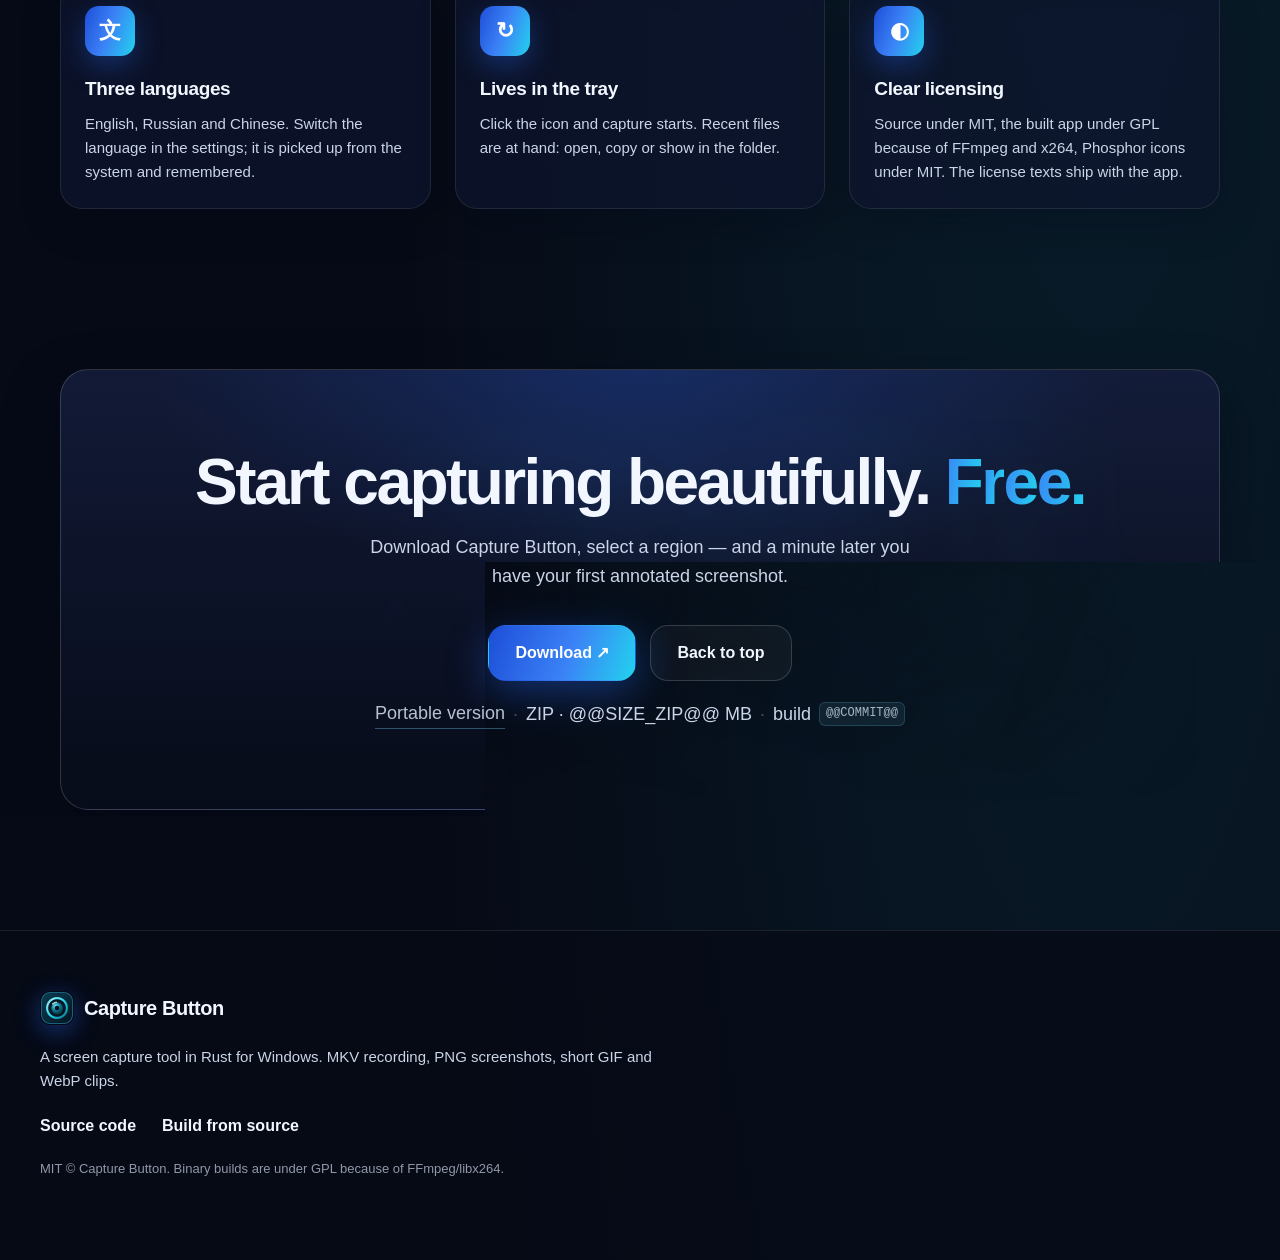
==== commit 47589833: "Make Capture Button Windows-only (0.5.4) Remove the platform-linux crate, Linux downloads and feeds," ====
--- a/site/en/index.html
+++ b/site/en/index.html
@@ -4,8 +4,8 @@
   <meta charset="utf-8">
   <meta name="viewport" content="width=device-width, initial-scale=1">
   <meta name="color-scheme" content="dark">
-  <title data-key="meta.title">Capture Button — screen recording, screenshots, sound for Windows and Linux. Free.</title>
-  <meta name="description" data-content-key="meta.description" content="Capture Button — a free Windows and Linux screen recorder: screen, window or region to MKV, PNG screenshots, short GIF and WebP clips, system sound and microphone. No account or cloud.">
+  <title data-key="meta.title">Capture Button — screen recording, screenshots, sound for Windows. Free.</title>
+  <meta name="description" data-content-key="meta.description" content="Capture Button — a free Windows screen recorder: screen, window or region to MKV, PNG screenshots, short GIF and WebP clips, system sound and microphone. No account or cloud.">
   <meta name="theme-color" content="#070812">
   <meta property="og:locale" content="en_US">
   <meta property="og:title" data-content-key="og.title" content="Capture Button — capture, record, done">
@@ -35,12 +35,12 @@
     "@type": "SoftwareApplication",
     "name": "Capture Button",
     "applicationCategory": "MultimediaApplication",
-    "operatingSystem": "Windows 10, Windows 11, Linux (Ubuntu 24.04+, Debian 13+)",
+    "operatingSystem": "Windows 10, Windows 11",
     "inLanguage": "en",
     "url": "https://machine202502.github.io/capture-button/en/",
     "downloadUrl": "https://github.com/machine202502/capture-button/releases/latest",
     "license": "https://github.com/machine202502/capture-button/blob/master/LICENSE",
-    "description": "Screen, window or region recording to MKV, PNG screenshots and short GIF and WebP clips for Windows and Linux.",
+    "description": "Screen, window or region recording to MKV, PNG screenshots and short GIF and WebP clips for Windows.",
     "offers": {
       "@type": "Offer",
       "price": "0",
@@ -121,7 +121,7 @@
       </div>
 
       <div class="hero-inner">
-        <p class="eyebrow hero-intro" data-delay="0" data-key="hero.eyebrow">Free · Open source · Windows · Linux</p>
+        <p class="eyebrow hero-intro" data-delay="0" data-key="hero.eyebrow">Free · Open source · Windows</p>
         <h1 class="hero-title">
           <span class="line hero-intro" data-delay="80" data-key="hero.line1">Capture. Record.</span>
           <span class="line gradient-text hero-intro" data-delay="160" data-key="hero.line2" data-scramble>Done.</span>
@@ -145,7 +145,7 @@
             <span data-key="stat.fps.label">recording</span>
           </div>
           <div class="stat stat-os">
-            <strong data-key="stat.os.value">Windows / Linux</strong>
+            <strong data-key="stat.os.value">Windows 10 / 11</strong>
             <span data-key="stat.os.label">supported</span>
           </div>
         </div>
@@ -441,13 +441,6 @@
           <span data-key="cta.build">build</span>
           <code class="cta-hash">@@COMMIT@@</code>
         </p>
-        <p class="cta-meta cta-linux">
-          <a class="cta-portable" href="https://github.com/machine202502/capture-button/releases/latest/download/CaptureButton-@@VERSION@@-linux-x64.AppImage" target="_blank" rel="noopener" title="sha256 @@HASH_APPIMAGE@@" data-key="cta.linux.appimage">Linux AppImage</a>
-          <span class="cta-meta-dot">·</span>
-          <a class="cta-portable" href="https://github.com/machine202502/capture-button/releases/latest/download/CaptureButton-@@VERSION@@-linux-x64.deb" target="_blank" rel="noopener" title="sha256 @@HASH_DEB@@" data-key="cta.linux.deb">Linux .deb</a>
-          <span class="cta-meta-dot">·</span>
-          <span class="cta-meta-size" data-key="cta.linux.note">Ubuntu 24.04+ / Debian 13+</span>
-        </p>
       </div>
     </section>
   </main>
@@ -464,7 +457,7 @@
         <img class="brand-icon" src="../assets/img/icon.png" alt="" width="34" height="34" aria-hidden="true">
         <span class="brand-name">Capture Button</span>
       </a>
-      <p data-key="footer.p">A screen capture tool in Rust for Windows and Linux. MKV recording, PNG screenshots, short GIF and WebP clips.</p>
+      <p data-key="footer.p">A screen capture tool in Rust for Windows. MKV recording, PNG screenshots, short GIF and WebP clips.</p>
       <div class="footer-links">
         <a href="https://github.com/machine202502/capture-button" target="_blank" rel="noopener" data-key="footer.source">Source code</a>
         <a href="https://github.com/machine202502/capture-button#readme" target="_blank" rel="noopener" data-key="footer.build">Build from source</a>
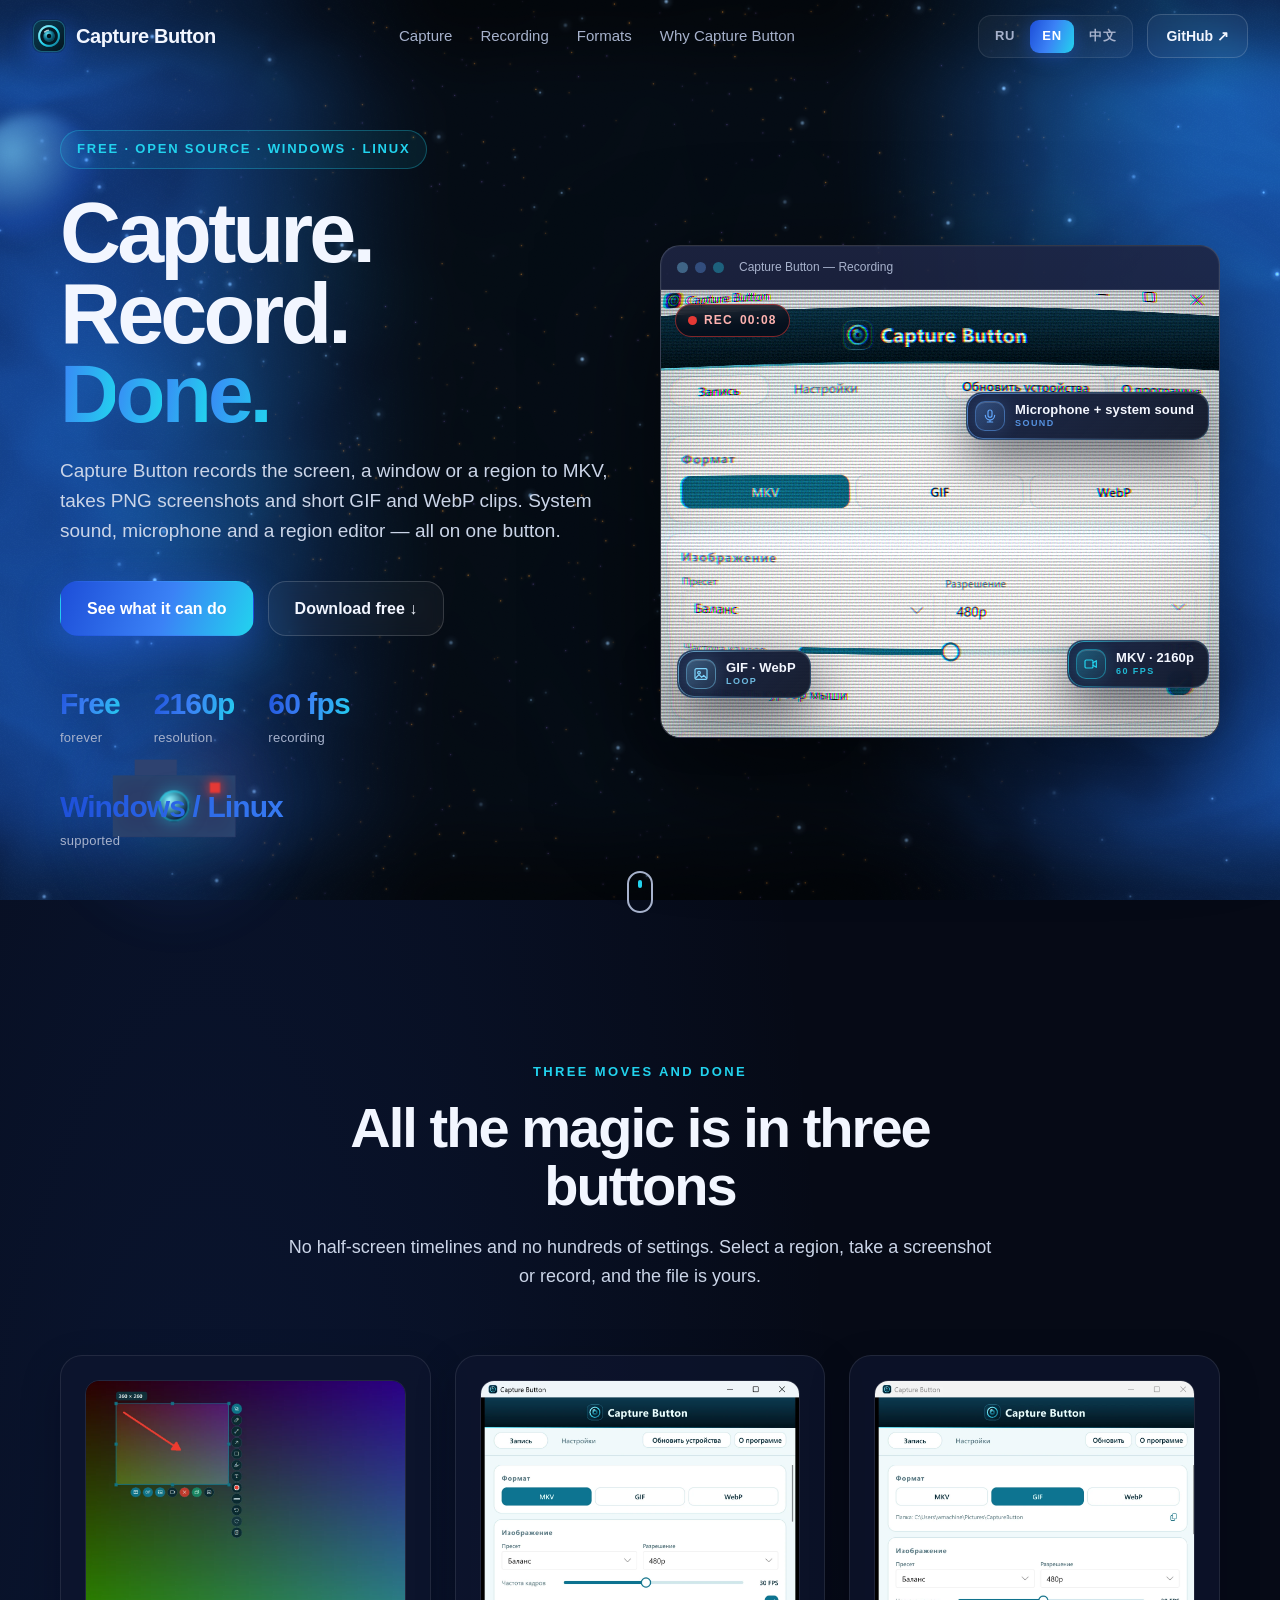
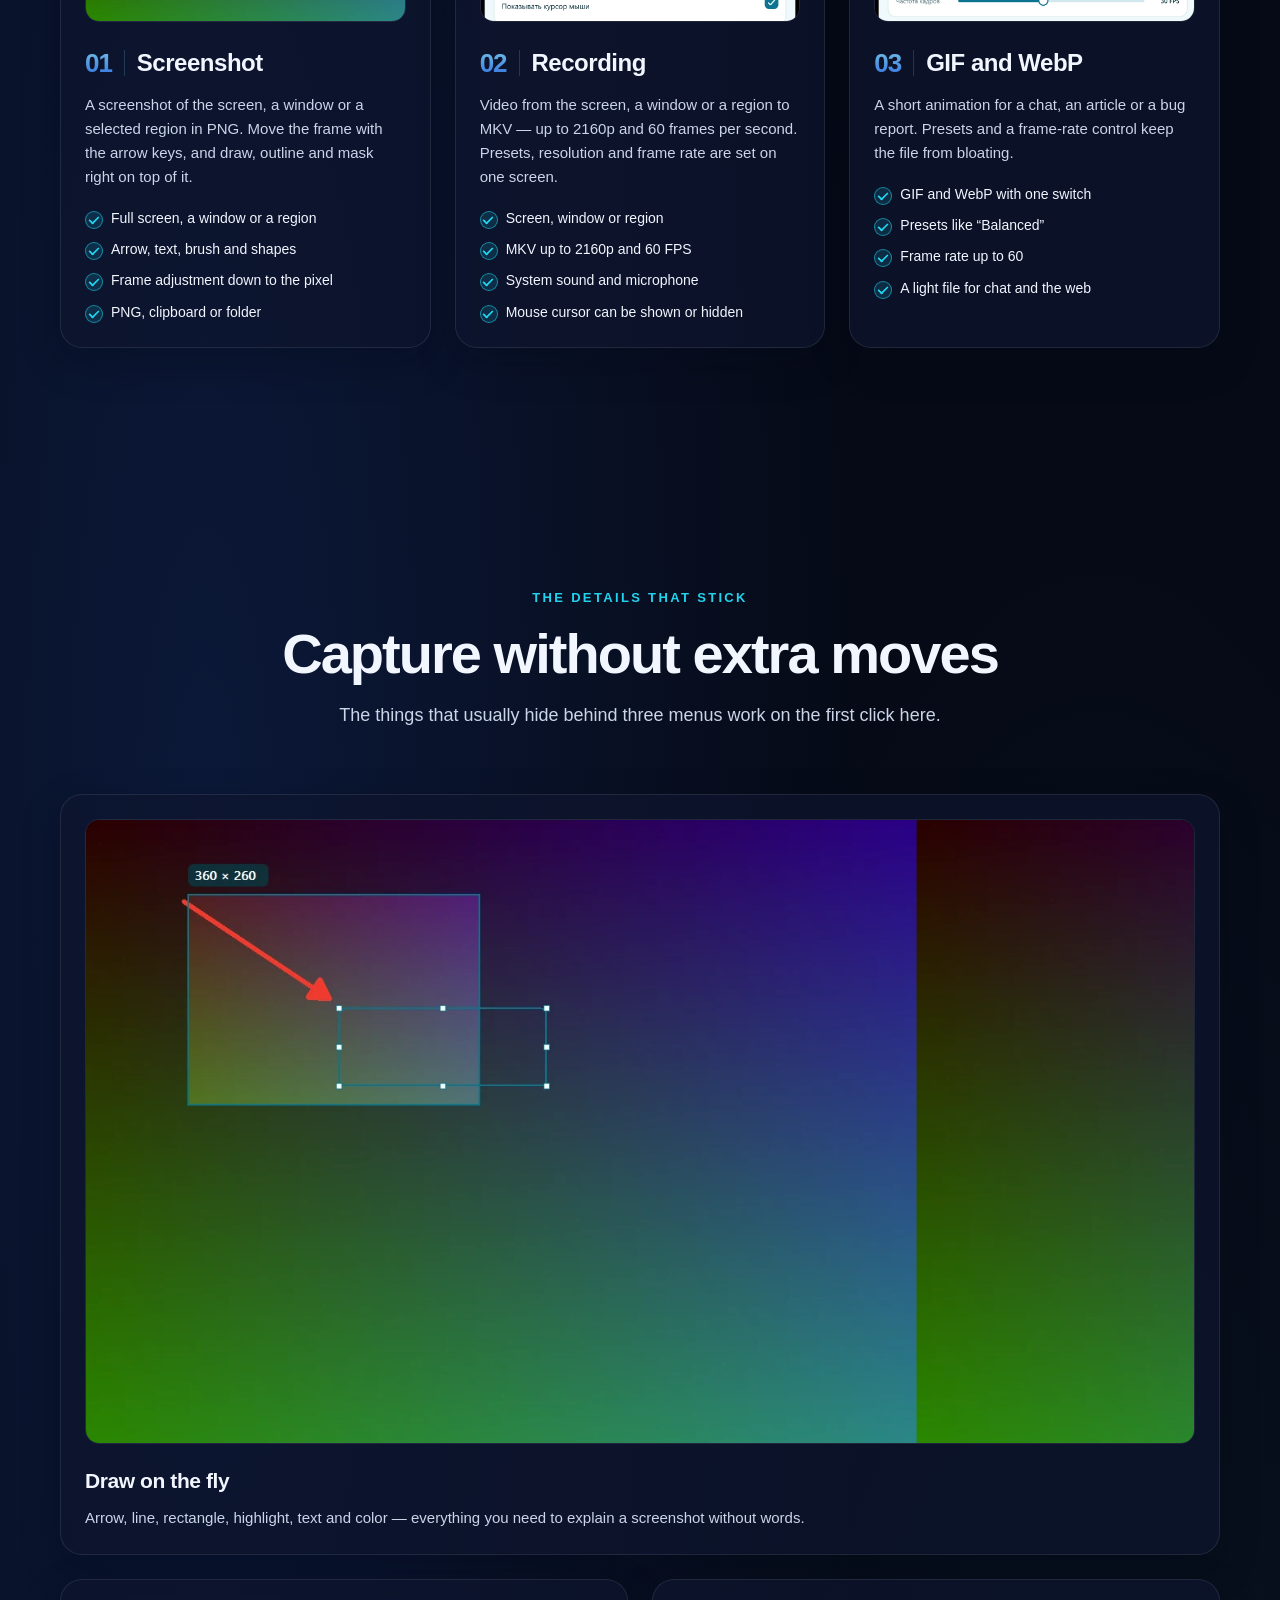
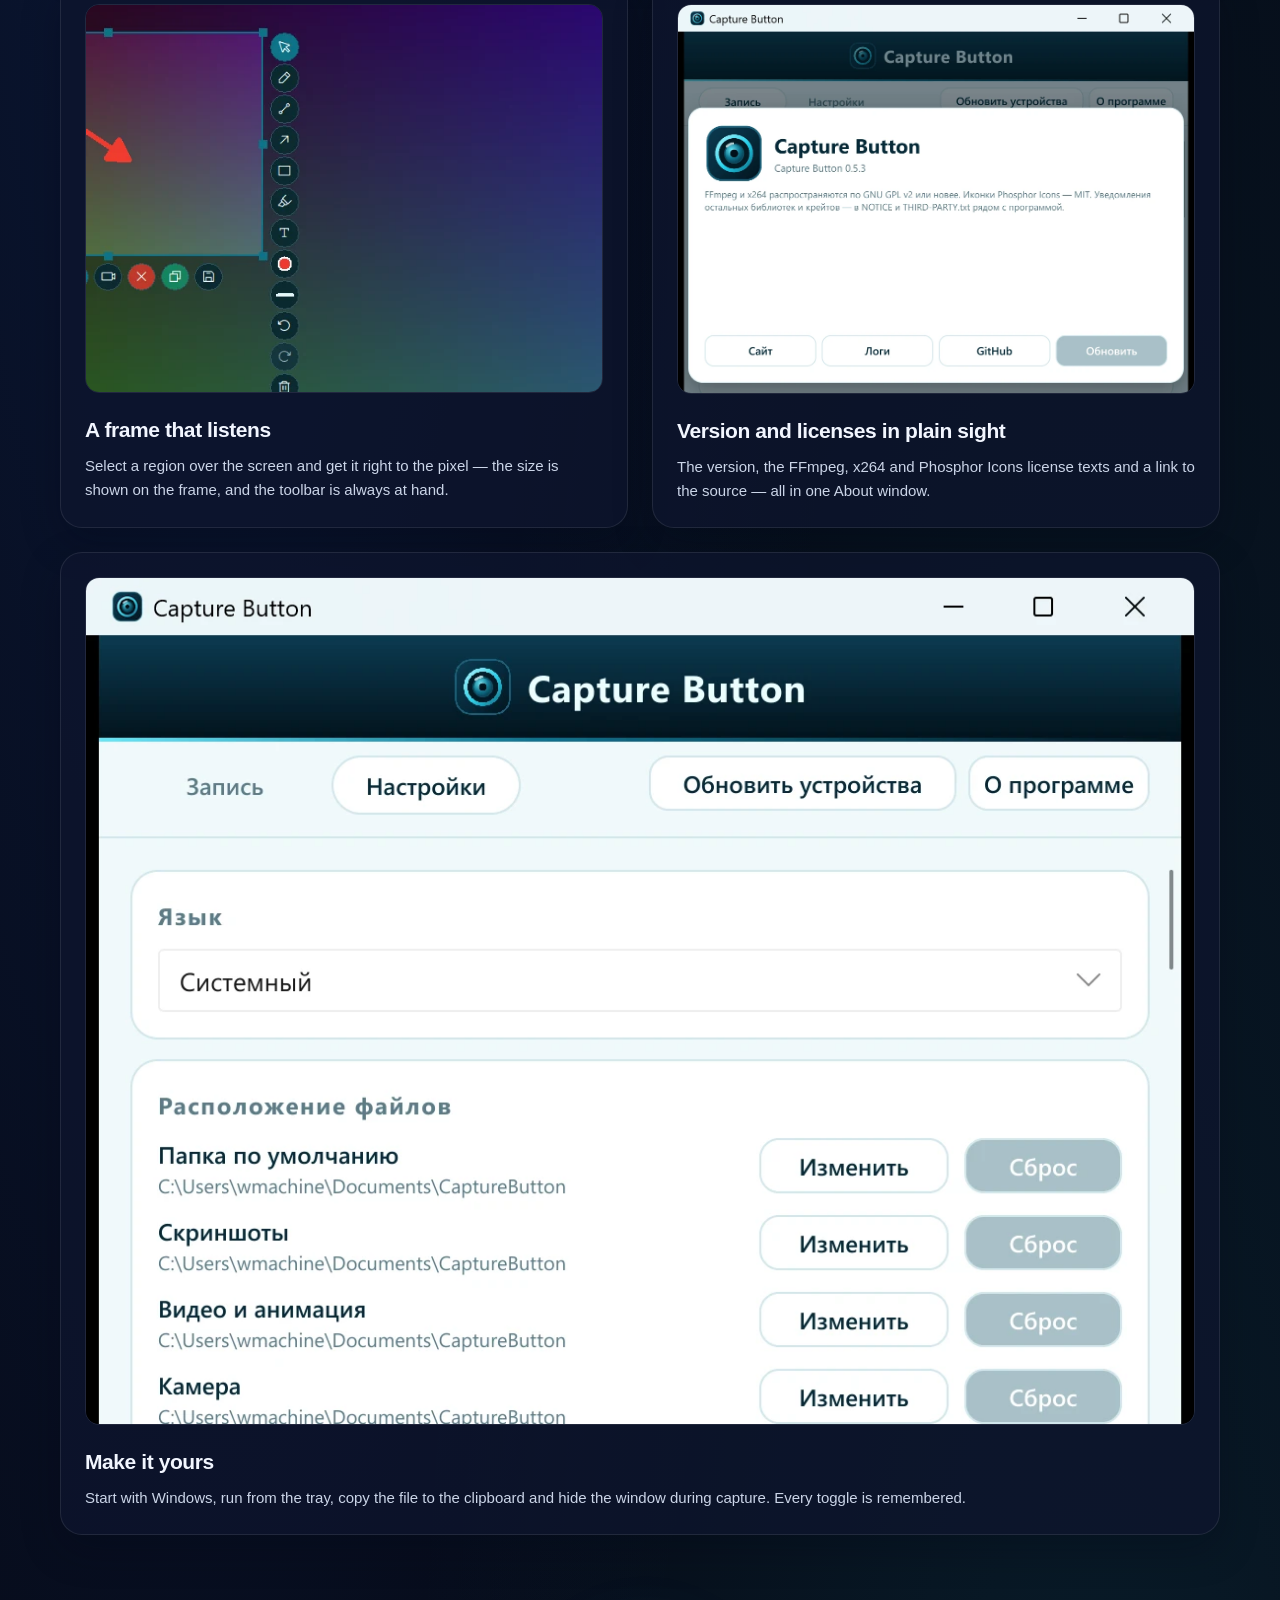
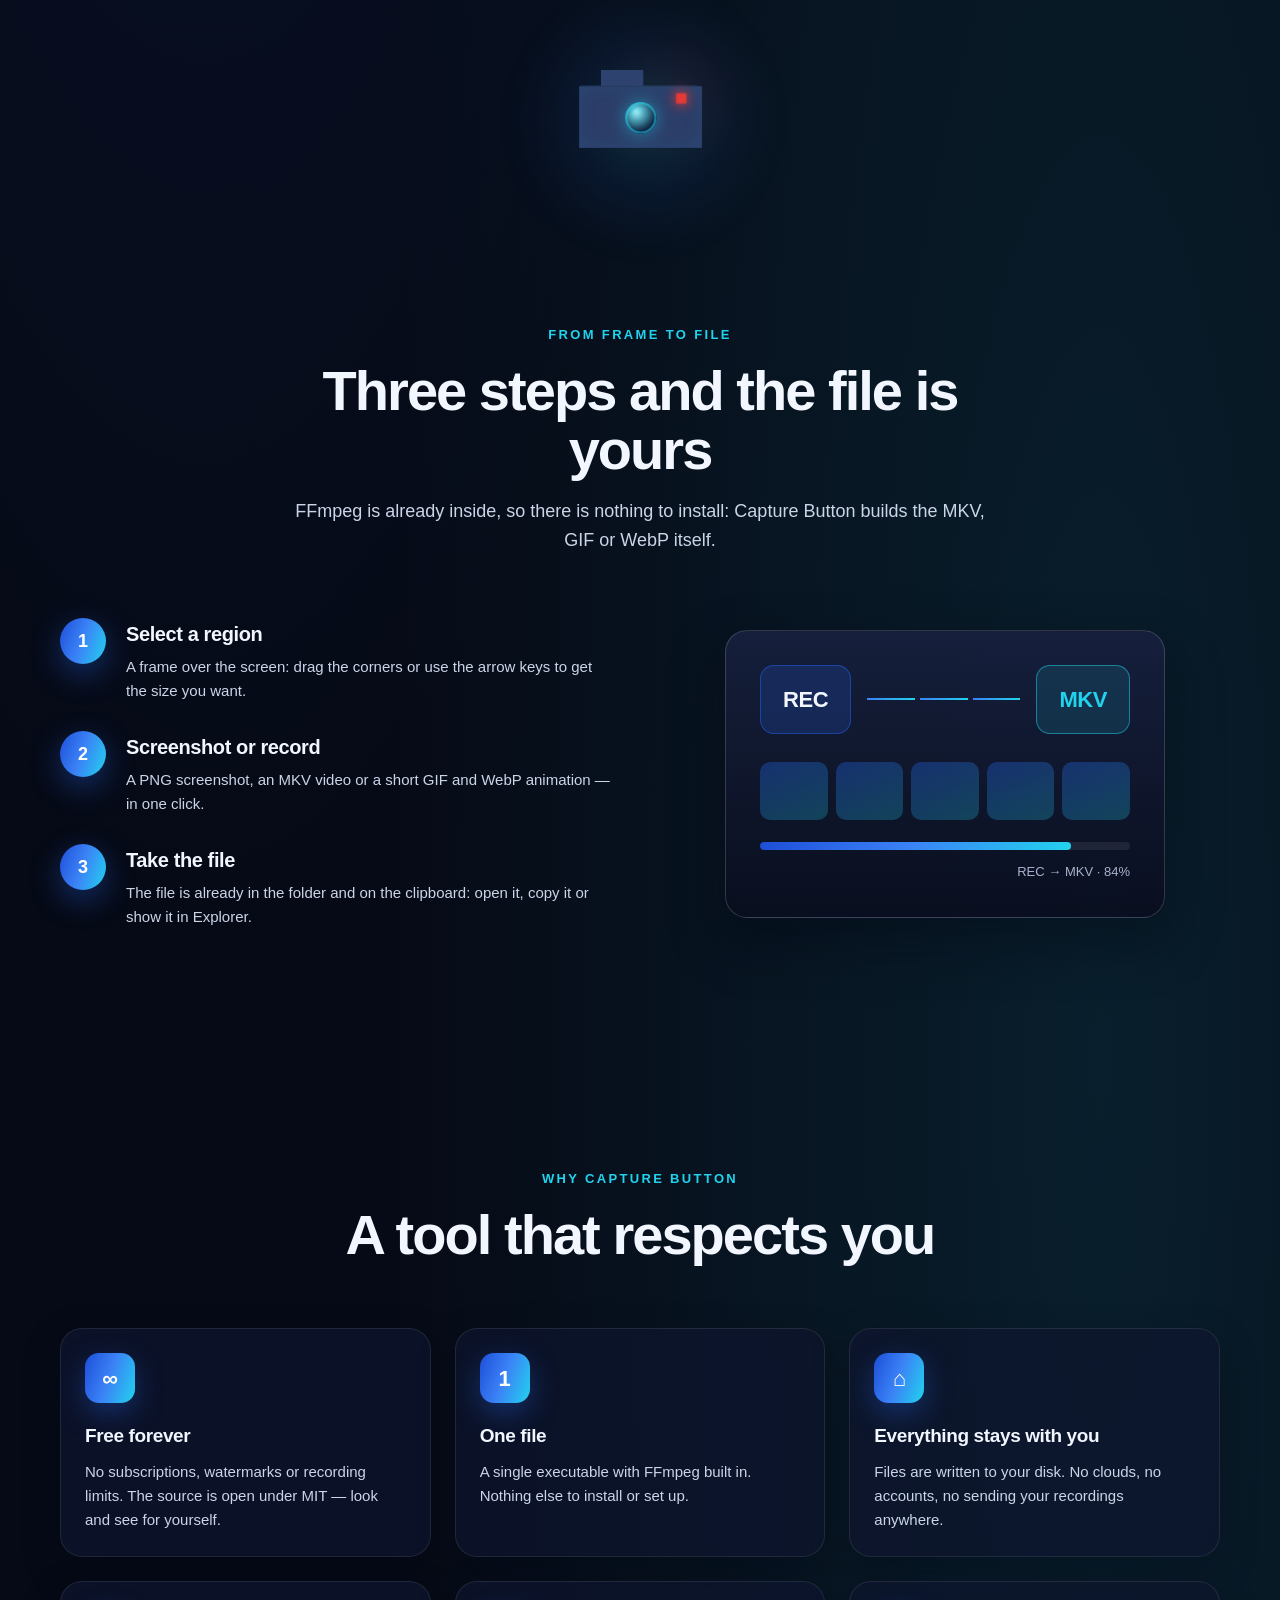
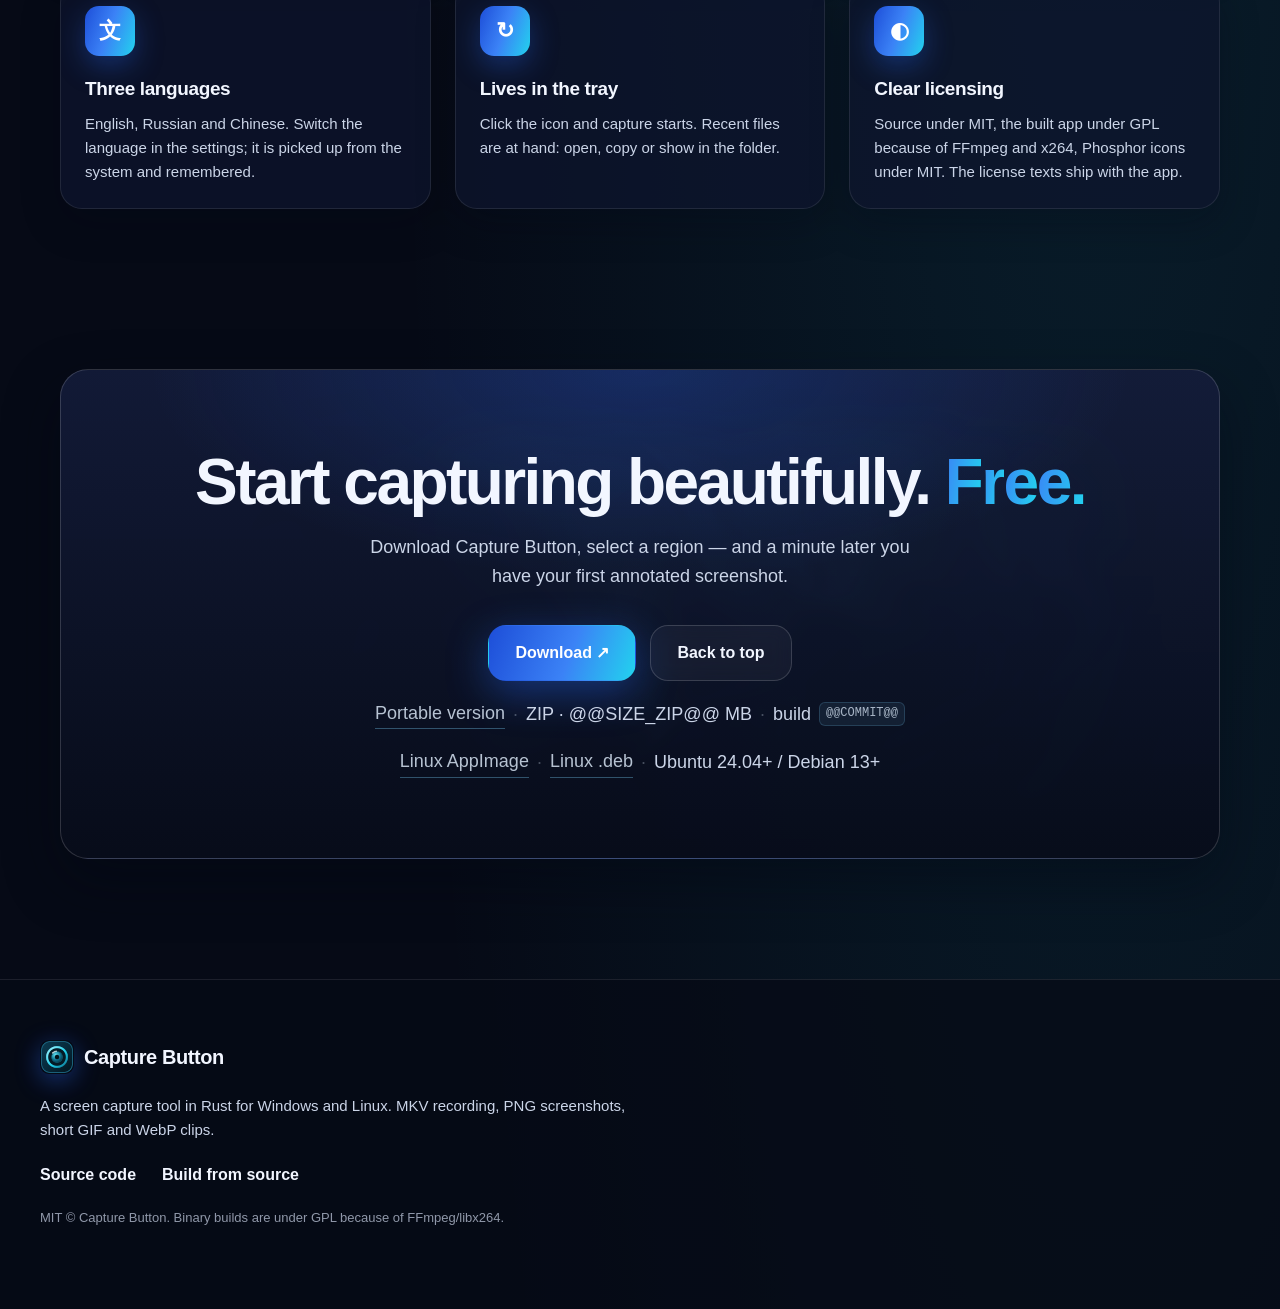
==== commit 4f137491: "Merge pull request #1 from machine202502/linux Restore Linux support (0.6.0)" ====
--- a/site/en/index.html
+++ b/site/en/index.html
@@ -4,8 +4,8 @@
   <meta charset="utf-8">
   <meta name="viewport" content="width=device-width, initial-scale=1">
   <meta name="color-scheme" content="dark">
-  <title data-key="meta.title">Capture Button — screen recording, screenshots, sound for Windows. Free.</title>
-  <meta name="description" data-content-key="meta.description" content="Capture Button — a free Windows screen recorder: screen, window or region to MKV, PNG screenshots, short GIF and WebP clips, system sound and microphone. No account or cloud.">
+  <title data-key="meta.title">Capture Button — screen recording, screenshots, sound for Windows and Linux. Free.</title>
+  <meta name="description" data-content-key="meta.description" content="Capture Button — a free Windows and Linux screen recorder: screen, window or region to MKV, PNG screenshots, short GIF and WebP clips, system sound and microphone. No account or cloud.">
   <meta name="theme-color" content="#070812">
   <meta property="og:locale" content="en_US">
   <meta property="og:title" data-content-key="og.title" content="Capture Button — capture, record, done">
@@ -35,12 +35,12 @@
     "@type": "SoftwareApplication",
     "name": "Capture Button",
     "applicationCategory": "MultimediaApplication",
-    "operatingSystem": "Windows 10, Windows 11",
+    "operatingSystem": "Windows 10, Windows 11, Linux (Ubuntu 24.04+, Debian 13+)",
     "inLanguage": "en",
     "url": "https://machine202502.github.io/capture-button/en/",
     "downloadUrl": "https://github.com/machine202502/capture-button/releases/latest",
     "license": "https://github.com/machine202502/capture-button/blob/master/LICENSE",
-    "description": "Screen, window or region recording to MKV, PNG screenshots and short GIF and WebP clips for Windows.",
+    "description": "Screen, window or region recording to MKV, PNG screenshots and short GIF and WebP clips for Windows and Linux.",
     "offers": {
       "@type": "Offer",
       "price": "0",
@@ -121,7 +121,7 @@
       </div>
 
       <div class="hero-inner">
-        <p class="eyebrow hero-intro" data-delay="0" data-key="hero.eyebrow">Free · Open source · Windows</p>
+        <p class="eyebrow hero-intro" data-delay="0" data-key="hero.eyebrow">Free · Open source · Windows · Linux</p>
         <h1 class="hero-title">
           <span class="line hero-intro" data-delay="80" data-key="hero.line1">Capture. Record.</span>
           <span class="line gradient-text hero-intro" data-delay="160" data-key="hero.line2" data-scramble>Done.</span>
@@ -145,7 +145,7 @@
             <span data-key="stat.fps.label">recording</span>
           </div>
           <div class="stat stat-os">
-            <strong data-key="stat.os.value">Windows 10 / 11</strong>
+            <strong data-key="stat.os.value">Windows / Linux</strong>
             <span data-key="stat.os.label">supported</span>
           </div>
         </div>
@@ -441,6 +441,13 @@
           <span data-key="cta.build">build</span>
           <code class="cta-hash">@@COMMIT@@</code>
         </p>
+        <p class="cta-meta cta-linux">
+          <a class="cta-portable" href="https://github.com/machine202502/capture-button/releases/latest/download/CaptureButton-@@VERSION@@-linux-x64.AppImage" target="_blank" rel="noopener" title="sha256 @@HASH_APPIMAGE@@" data-key="cta.linux.appimage">Linux AppImage</a>
+          <span class="cta-meta-dot">·</span>
+          <a class="cta-portable" href="https://github.com/machine202502/capture-button/releases/latest/download/CaptureButton-@@VERSION@@-linux-x64.deb" target="_blank" rel="noopener" title="sha256 @@HASH_DEB@@" data-key="cta.linux.deb">Linux .deb</a>
+          <span class="cta-meta-dot">·</span>
+          <span class="cta-meta-size" data-key="cta.linux.note">Ubuntu 24.04+ / Debian 13+</span>
+        </p>
       </div>
     </section>
   </main>
@@ -457,7 +464,7 @@
         <img class="brand-icon" src="../assets/img/icon.png" alt="" width="34" height="34" aria-hidden="true">
         <span class="brand-name">Capture Button</span>
       </a>
-      <p data-key="footer.p">A screen capture tool in Rust for Windows. MKV recording, PNG screenshots, short GIF and WebP clips.</p>
+      <p data-key="footer.p">A screen capture tool in Rust for Windows and Linux. MKV recording, PNG screenshots, short GIF and WebP clips.</p>
       <div class="footer-links">
         <a href="https://github.com/machine202502/capture-button" target="_blank" rel="noopener" data-key="footer.source">Source code</a>
         <a href="https://github.com/machine202502/capture-button#readme" target="_blank" rel="noopener" data-key="footer.build">Build from source</a>
